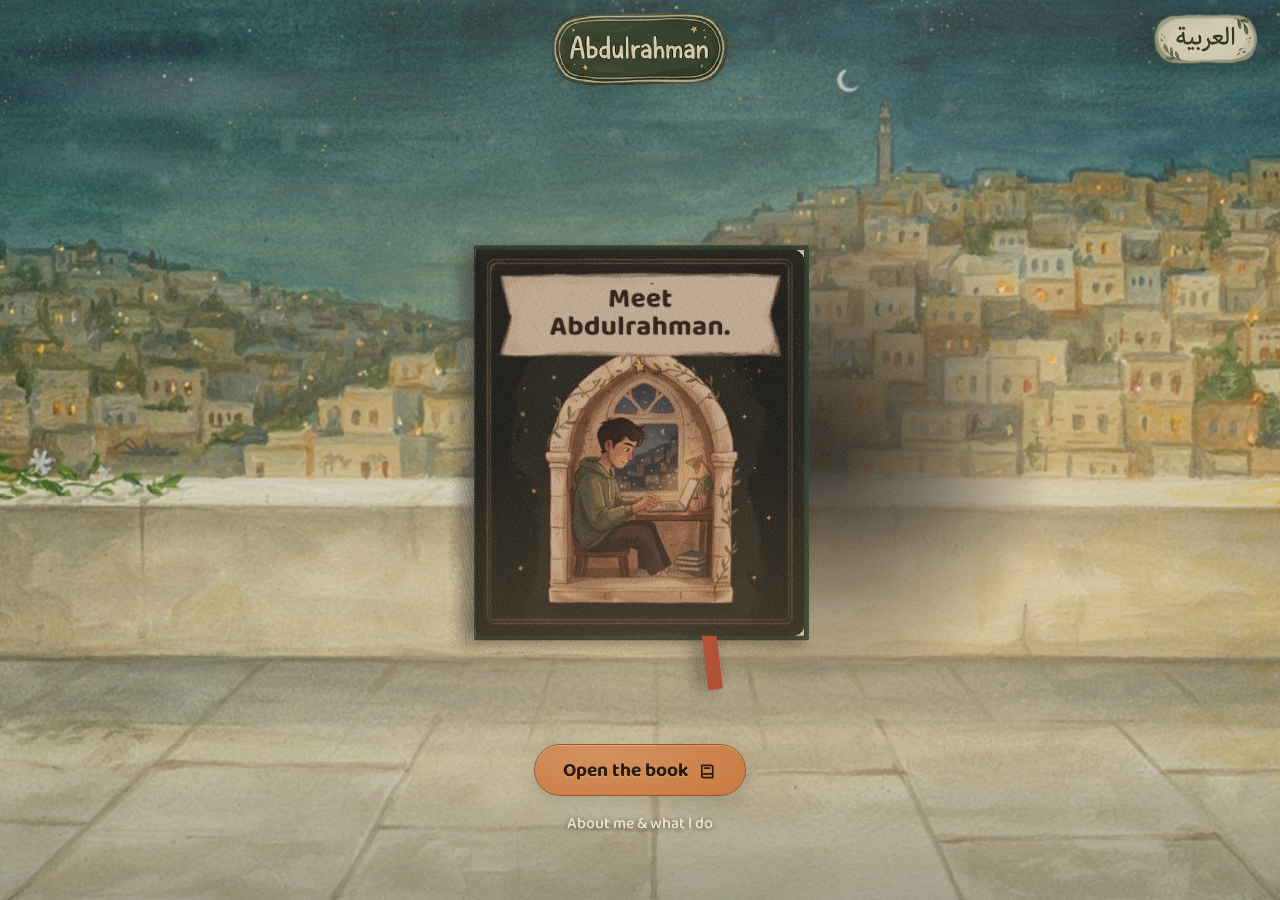
==== index.html @ 951d62d4 "Book: soft painterly pills, his new badges, Abdulrahman spelling, right-hinged book in Arabic, no gh" ====
<!doctype html>
<html lang="en" dir="ltr">
<head>
<meta charset="utf-8">
<meta name="viewport" content="width=device-width,initial-scale=1,viewport-fit=cover">
<title>Meet Abdulrahman: websites, AI and video from Amman</title>
<meta name="description" content="A short illustrated book about Abdulrahman Amoudi: what he builds, how he works, and how to reach him.">
<meta property="og:title" content="Meet Abdulrahman.">
<meta property="og:description" content="About me and what I do, in a short illustrated book.">
<meta property="og:image" content="/book/og.jpg">
<meta name="theme-color" content="#0b0b0c">
<link rel="icon" href="data:image/svg+xml,%3Csvg xmlns=%22http://www.w3.org/2000/svg%22 viewBox=%220 0 8 8%22 shape-rendering=%22crispEdges%22%3E%3Crect width=%228%22 height=%228%22 fill=%22%230b0b0c%22/%3E%3Cpath d=%22M2 1h4v1H2zM1 2h6v2H1zM2 4h4v3H2z%22 fill=%22%23ff8a2a%22/%3E%3C/svg%3E">
<link rel="preload" href="/assets/fonts/readex-pro-latin-700-normal.woff2" as="font" type="font/woff2" crossorigin>
<link rel="preconnect" href="https://fonts.googleapis.com">
<link rel="preconnect" href="https://fonts.gstatic.com" crossorigin>
<link rel="stylesheet" href="https://fonts.googleapis.com/css2?family=Baloo+Bhaijaan+2:wght@500;600;700;800&display=swap">
<link rel="preload" as="image" href="/book/ui/name-en.webp?v=2">
<link rel="stylesheet" href="/book/book.css?v=f996132e">
<script>try{if(localStorage.getItem('ab-lang')==='ar'){document.documentElement.lang='ar';document.documentElement.dir='rtl'}}catch(e){}</script>
</head>
<body>
<header class="top">
  <a class="mark" href="/" aria-label="Abdulrahman"><img class="name-badge" id="nameBadge" src="/book/ui/name-en.webp?v=2" alt="" width="237" height="99"></a>
  <button class="lang" id="lang" type="button"><img id="langBadge" src="/book/ui/lang-ar.webp?v=2" alt="" width="198" height="96"></button>
</header>

<svg width="0" height="0" style="position:absolute" aria-hidden="true">
  <filter id="rough" x="-5%" y="-10%" width="110%" height="120%">
    <feTurbulence type="fractalNoise" baseFrequency=".035" numOctaves="2" seed="7" result="n"/>
    <feDisplacementMap in="SourceGraphic" in2="n" scale="5" xChannelSelector="R" yChannelSelector="G"/>
  </filter>
  <filter id="roughText" x="-5%" y="-20%" width="110%" height="140%">
    <feTurbulence type="fractalNoise" baseFrequency=".08" numOctaves="1" seed="3" result="n"/>
    <feDisplacementMap in="SourceGraphic" in2="n" scale="1.6" xChannelSelector="R" yChannelSelector="G"/>
  </filter>
</svg>
<div class="alive" id="alive" aria-hidden="true"><div class="lantern"></div><div class="cloud c1"></div><div class="cloud c2"></div></div>

<main class="stage" id="stage" aria-label="Interactive book">
  <canvas id="scene" aria-hidden="true"></canvas>
  <div class="invite" id="invite">
    <button class="open-btn pill terracotta" id="openBtn" type="button">
      <span data-t="open">Open the book</span>
      <svg viewBox="0 0 20 20" aria-hidden="true"><path d="M4 3.5h9.5a2 2 0 0 1 2 2V16.5H6a2 2 0 0 1-2-2z"/><path d="M4 14.5a2 2 0 0 1 2-2h9.5M7 6.5h5"/></svg>
    </button>
    <p><span data-t="cover.sub">About me &amp; what I do</span></p>
  </div>
  <div class="reading" id="reading" aria-live="polite"></div>
</main>

<div class="under">
  <div class="caption" id="caption" aria-hidden="true"></div>
  <div class="actions" id="actions"></div>
  <nav class="controls" id="controls" aria-label="Book navigation" hidden>
    <button class="arrow" id="prev" type="button" aria-label="Previous page"><img src="/book/ui/prev.webp?v=2" alt="" width="115" height="113"></button>
    <div class="dots" id="dots"></div>
    <button class="arrow" id="next" type="button" aria-label="Next page"><img src="/book/ui/next.webp?v=2" alt="" width="111" height="110"></button>
  </nav>
  <p class="hint" data-t="hint">Drag a page, use the arrow keys, or click either side.</p>
</div>


<script type="module" src="/book/book.js?v=bd9a8c23"></script>
</body>
</html>
---- book/book.css ----
/* Meet Abdalrahman: the page around the 3D book. */
@font-face { font-family: 'Readex Pro'; font-weight: 400; font-display: block; src: url('/assets/fonts/readex-pro-latin-400-normal.woff2') format('woff2'); unicode-range: U+0000-00FF, U+2000-206F, U+2190-2199; }
@font-face { font-family: 'Readex Pro'; font-weight: 500; font-display: block; src: url('/assets/fonts/readex-pro-latin-500-normal.woff2') format('woff2'); unicode-range: U+0000-00FF, U+2000-206F, U+2190-2199; }
@font-face { font-family: 'Readex Pro'; font-weight: 700; font-display: block; src: url('/assets/fonts/readex-pro-latin-700-normal.woff2') format('woff2'); unicode-range: U+0000-00FF, U+2000-206F, U+2190-2199; }
@font-face { font-family: 'Readex Pro'; font-weight: 400; font-display: block; src: url('/assets/fonts/readex-pro-arabic-400-normal.woff2') format('woff2'); unicode-range: U+0600-06FF, U+0750-077F, U+08A0-08FF, U+FB50-FDFF, U+FE70-FEFC, U+200C-200E; }
@font-face { font-family: 'Readex Pro'; font-weight: 500; font-display: block; src: url('/assets/fonts/readex-pro-arabic-500-normal.woff2') format('woff2'); unicode-range: U+0600-06FF, U+0750-077F, U+08A0-08FF, U+FB50-FDFF, U+FE70-FEFC, U+200C-200E; }
@font-face { font-family: 'Readex Pro'; font-weight: 700; font-display: block; src: url('/assets/fonts/readex-pro-arabic-700-normal.woff2') format('woff2'); unicode-range: U+0600-06FF, U+0750-077F, U+08A0-08FF, U+FB50-FDFF, U+FE70-FEFC, U+200C-200E; }

:root { --font: 'Readex Pro', system-ui, sans-serif; --story: 'Baloo Bhaijaan 2', 'Readex Pro', system-ui, sans-serif; --mx: 0; --my: 0; --cream: #f6ecd6; --green: #1e3a2f; --gold: #e8b65a; --accent: #ff7a2f; --ink: #f3efe6; --ink-2: #9c9a96; --ease: cubic-bezier(.2, .8, .2, 1); }
* { box-sizing: border-box; }
html, body { margin: 0; height: 100%; background: #10201b; }
body::before { content: ""; position: fixed; inset: 0; z-index: 0; pointer-events: none;
    background: url(/book/art/night.webp) center 100% / cover no-repeat, #10201b;
    filter: brightness(1) saturate(1.02);
    transform: translate(calc(var(--mx) * -14px), calc(var(--my) * -8px)) scale(1.03); }
body::after { content: ""; position: fixed; inset: 0; z-index: 1; pointer-events: none;
    background: url("data:image/svg+xml,%3Csvg xmlns='http://www.w3.org/2000/svg' width='180' height='180'%3E%3Cfilter id='n'%3E%3CfeTurbulence type='fractalNoise' baseFrequency='.85' numOctaves='2' stitchTiles='stitch'/%3E%3CfeColorMatrix values='0 0 0 0 .5 0 0 0 0 .45 0 0 0 0 .38 0 0 0 .22 0'/%3E%3C/filter%3E%3Crect width='180' height='180' filter='url(%23n)'/%3E%3C/svg%3E"),
        radial-gradient(45% 35% at 50% 72%, rgba(255,190,120,.16), transparent 70%),
        radial-gradient(130% 100% at 50% 50%, transparent 65%, rgba(6,12,10,.3) 100%),
        linear-gradient(to top, rgba(8,10,9,.25), transparent 18%); }
body {
    min-height: 100svh; display: grid; grid-template-rows: auto 1fr auto; overflow: hidden;
    color: var(--ink); font: 400 15px/1.55 var(--font); -webkit-font-smoothing: antialiased;
}
html[lang="ar"] body { font-size: 16px; line-height: 1.75; }
button, a { font: inherit; color: inherit; }
:focus-visible { outline: 2px solid var(--accent); outline-offset: 3px; border-radius: 6px; }

.top { position: relative; z-index: 5; display: flex; justify-content: center; align-items: center; padding: 20px 28px 0; }
.mark { display: inline-flex; align-items: center; gap: 8px; text-decoration: none; font: 800 1.45rem/1 var(--story); color: var(--cream); text-shadow: 0 2px 0 rgba(0,0,0,.35); }
.mark img { width: 15px; height: auto; image-rendering: pixelated; }
.mark i { font-style: normal; color: var(--gold); }
.lang { --c: #f3e6c8; position: absolute; inset-inline-end: 24px; top: 16px; color: #2b241b; font: 800 .98rem/1 var(--story); padding: 10px 16px 8px; }
.stage { position: relative; min-height: 0; }
#scene { position: fixed; inset: 0; width: 100vw; height: 100vh; height: 100dvh; z-index: 1; display: block; cursor: pointer; touch-action: pan-y; opacity: 0; transition: opacity .8s var(--ease); }
body > :not(main):not(script) { position: relative; z-index: 2; }
.stage { pointer-events: none; }
#scene { pointer-events: auto; }
.stage .invite { pointer-events: auto; z-index: 3; }
.stage .reading { position: relative; z-index: 3; }
body.ready #scene { opacity: 1; }
#scene { filter: blur(.35px) contrast(.93) saturate(.93) sepia(.08); }
body.is-open #scene { cursor: grab; }
body.is-open #scene:active { cursor: grabbing; }

.invite {
    position: absolute; left: 50%; bottom: 0; transform: translateX(-50%);
    display: grid; justify-items: center; gap: 18px; text-align: center; transition: opacity .5s var(--ease), transform .5s var(--ease);
}
.invite.gone { opacity: 0; transform: translate(-50%, 12px); pointer-events: none; }
.invite p { margin: 0; color: #d9cfb8; font: 500 1rem/1.35 var(--story); text-shadow: 0 1px 6px rgba(0,0,0,.6); }
.invite strong { color: var(--cream); font-weight: 800; font-size: 1.15rem; }
.painted { position: relative; isolation: isolate; border: 0; background: none; cursor: pointer; }
.painted::before {
    content: ""; position: absolute; inset: 0; z-index: -1;
    border-radius: 22px 26px 20px 28px / 26px 20px 28px 22px;
    background: url("data:image/svg+xml,%3Csvg xmlns='http://www.w3.org/2000/svg' width='160' height='160'%3E%3Cfilter id='p'%3E%3CfeTurbulence type='fractalNoise' baseFrequency='.6' numOctaves='3'/%3E%3CfeColorMatrix values='0 0 0 0 .3 0 0 0 0 .22 0 0 0 0 .12 0 0 0 .28 0'/%3E%3C/filter%3E%3Crect width='160' height='160' filter='url(%23p)'/%3E%3C/svg%3E"), radial-gradient(120% 140% at 35% 25%, color-mix(in srgb, var(--c) 70%, #fff8e6), var(--c) 55%, color-mix(in srgb, var(--c) 80%, #000));
    border: 2.5px solid #3a2a1c;
    box-shadow: 2px 4px 0 rgba(30,20,12,.55);
    filter: url(#rough);
    transition: transform .2s var(--ease);
}
.painted:hover::before { transform: rotate(-1.5deg) scale(1.04); }
.painted:active::before { transform: translate(1px, 2px); box-shadow: 0 1px 0 rgba(30,20,12,.55); }
.open-btn {
    --c: #e08a3a; display: inline-flex; align-items: center; gap: 10px; height: 54px; padding: 2px 28px 0;
    color: #2b1d12; font: 800 1.25rem/1 var(--story); text-shadow: 0 1px 0 rgba(255,240,210,.4);
    animation: bob 3s ease-in-out infinite;
}
.open-btn svg { width: 20px; height: 20px; fill: #2b1d12; }
@keyframes bob { 50% { transform: translateY(-3px) rotate(-.6deg); } }
.reading { position: absolute; width: 1px; height: 1px; overflow: hidden; clip: rect(0 0 0 0); }

.under { display: grid; justify-items: center; gap: 12px; padding: 4px 20px 22px; min-height: 64px; }
.caption { display: none; }
.actions { display: flex; flex-wrap: wrap; justify-content: center; gap: 8px; min-height: 0; }
.actions:empty { display: none; }
.actions a {
    --c: #f3e6c8; --t: #2b241b;
    display: inline-flex; align-items: center; height: 48px; padding: 3px 24px 0;
    color: var(--t); text-decoration: none; font: 800 1.08rem/1 var(--story);
}
.actions a.ghost { --c: #f3e6c8; --t: #2b241b; }
body:not(.is-open) .actions { visibility: hidden; }
.controls { display: flex; align-items: center; gap: 14px; }
.controls[hidden] { display: none; }
.arrow { --c: #f3e6c8; width: 46px; height: 46px; display: grid; place-items: center; color: #3a2a1c; }
.arrow::before { border-radius: 50% 46% 52% 48% / 48% 52% 46% 50%; }
.arrow svg { width: 17px; height: 17px; fill: none; stroke: currentColor; stroke-width: 3; stroke-linecap: round; stroke-linejoin: round; }
.arrow:disabled { opacity: .3; cursor: default; }
html[dir="rtl"] .arrow svg { transform: scaleX(-1); }
.dots { display: flex; align-items: center; gap: 9px; }
.dots button { width: 12px; height: 12px; padding: 0; border: 2px solid rgba(246,236,214,.55); border-radius: 50%; background: var(--c); opacity: .5; cursor: pointer; transition: transform .35s var(--ease), opacity .2s; }
.dots button:hover { opacity: .9; }
.dots button[aria-current="true"] { opacity: 1; transform: scale(1.8); box-shadow: 0 0 0 1.5px rgba(255,255,255,.75); }
.hint { margin: 0; color: #cbbf9f; font: 500 .92rem/1.3 var(--story); text-shadow: 0 1px 4px rgba(0,0,0,.6); }
body:not(.is-open) .hint { visibility: hidden; }

.foot { display: flex; flex-wrap: wrap; justify-content: space-between; gap: 8px 22px; padding: 10px 28px 16px; color: #a99f88; font: 500 .9rem/1.3 var(--story); }
.foot a { color: var(--gold); text-decoration-thickness: 2px; text-underline-offset: 3px; }

/* phones: the page shows the art; the words sit underneath */
@media (max-width: 760px) {
    body { overflow: auto; grid-template-rows: auto minmax(52svh, 1fr) auto; }
    .caption { display: block; text-align: center; max-width: 34em; }
    body:not(.is-open) .caption { display: none; }
    .caption h2 { margin: 0 0 4px; font-size: 1.25rem; font-weight: 700; letter-spacing: -.02em; }
    html[lang="ar"] .caption h2 { letter-spacing: 0; }
    .caption p { margin: 0; color: #c9c5bd; font-size: .95rem; }
    .hint { display: none; }
    .foot { justify-content: center; }
}
/* the night is alive: stars, fireflies, a flickering lantern */
.alive { position: fixed; inset: 0; z-index: 1; pointer-events: none; overflow: hidden;
    transform: translate(calc(var(--mx) * -8px), calc(var(--my) * -5px)); }
.alive .star { position: absolute; width: var(--s); height: var(--s); border-radius: 50%; background: #fff6dc;
    box-shadow: 0 0 8px 2px rgba(255,240,200,.75); animation: twinkle var(--d) ease-in-out infinite; }
@keyframes twinkle { 0%, 100% { opacity: .15; transform: scale(.7); } 50% { opacity: .95; transform: scale(1.1); } }
.alive .fly { position: absolute; width: 7px; height: 7px; border-radius: 50%; background: #ffd27a;
    box-shadow: 0 0 10px 3px rgba(255,200,100,.55); opacity: 0; animation: float var(--d) ease-in-out infinite; }
@keyframes float { 0% { opacity: 0; transform: translate(0, 0); } 20% { opacity: .9; } 50% { opacity: .35; } 80% { opacity: .85; } 100% { opacity: 0; transform: translate(var(--x), var(--y)); } }
.alive .cloud { position: absolute; top: 6%; width: 340px; height: 70px; border-radius: 50%;
    background: radial-gradient(closest-side, rgba(200,214,220,.28), rgba(200,214,220,0)); filter: blur(6px);
    animation: drift 70s linear infinite; }
.alive .cloud.c2 { top: 15%; width: 240px; height: 50px; opacity: .7; animation-duration: 95s; animation-delay: -40s; }
@keyframes drift { from { transform: translateX(-30vw); } to { transform: translateX(130vw); } }
.alive .star { z-index: 0; }
.alive .lantern { position: absolute; inset: 0; background: radial-gradient(45% 40% at 78% 62%, rgba(255,180,90,.16), transparent 70%);
    mix-blend-mode: screen; animation: flicker 3.4s steps(1) infinite; }
@keyframes flicker { 0%, 100% { opacity: 1; } 31% { opacity: .78; } 33% { opacity: 1; } 62% { opacity: .88; } 64% { opacity: 1; } }
@media (prefers-reduced-motion: reduce) { *, *::before, *::after { transition: none !important; } }
/* the name: its own hand-lettering, painted in the book's colours with an ink outline */
.mark span {
    display: inline-block; font: 800 2.3rem/1.1 var(--story); padding: 4px 8px 0;
    background: linear-gradient(175deg, #ffe3a1 0%, #f2b54a 45%, #e0782f 75%, #b8461f 100%);
    -webkit-background-clip: text; background-clip: text; color: transparent;
    -webkit-text-stroke: 2px #2b1d12; paint-order: stroke fill;
    filter: url(#roughText) drop-shadow(2px 3px 0 #2b1d12);
    transform: rotate(-2deg); transition: transform .3s var(--ease);
}
.mark:hover span { transform: rotate(1deg) scale(1.05); }
.mark i { font: 800 2rem/1 var(--story); color: #e0782f; -webkit-text-stroke: 1.6px #2b1d12; transform: rotate(-2deg); display: inline-block; }
.invite strong { display: inline-block; font-size: 1.35rem; background: linear-gradient(100deg, #f0c35a, #f6ecd6 50%, #f0c35a); -webkit-background-clip: text; background-clip: text; color: transparent; -webkit-text-stroke: 1.2px #2b1d12; paint-order: stroke fill; filter: url(#roughText) drop-shadow(1px 2px 0 #2b1d12); }

/* his own painted badges */
.mark { padding: 0; filter: drop-shadow(0 6px 10px rgba(0,0,0,.4)); transition: transform .3s var(--ease); }
.mark .name-badge { display: block; width: 190px; height: auto; }
.mark:hover { transform: rotate(-2deg) scale(1.04); }
.lang { position: absolute; inset-inline-end: 22px; top: 14px; padding: 0; border: 0; background: none; cursor: pointer; filter: drop-shadow(0 4px 8px rgba(0,0,0,.35)); transition: transform .2s var(--ease); }
.lang img { display: block; width: 104px; height: auto; }
.lang:hover { transform: rotate(-3deg) scale(1.05); }
.lang:active { transform: scale(.96); }
.arrow { width: auto; height: auto; padding: 0; border: 0; background: none; box-shadow: none; filter: drop-shadow(0 4px 8px rgba(0,0,0,.4)); transition: transform .2s var(--ease); }
.arrow img { display: block; width: 78px; height: auto; }
.arrow:not(:disabled):hover { transform: translateY(-2px) rotate(-3deg); }
.arrow:not(:disabled):active { transform: scale(.95); }
html[dir="rtl"] .arrow img { transform: scaleX(-1); }
.top { padding-top: 12px; }

@media (max-width: 760px) {
    .caption, body.is-open .caption { display: none; }
    .mark .name-badge { width: 132px; }
    .lang img { width: 74px; }
    .lang { top: 18px; inset-inline-end: 12px; }
    .arrow img { width: 64px; }
}

/* sit the painted badges in the night: same dim, warm grade as the backdrop, soft ground shadow */
.mark, .lang, .arrow, .painted::before { --grade: brightness(.86) saturate(.88) sepia(.12); }
.mark .name-badge, .lang img, .arrow img { filter: brightness(.86) saturate(.88) sepia(.12); }
.mark, .lang, .arrow { filter: drop-shadow(0 6px 6px rgba(8,10,8,.45)) drop-shadow(0 0 14px rgba(255,190,120,.10)); }
.painted::before { filter: url(#rough) brightness(.88) saturate(.9) sepia(.1); }
@media (max-width: 760px) {
    .top { padding: 10px 12px 0; }
    .mark .name-badge { width: 112px; }
    .lang img { width: 60px; }
    .lang { top: 14px; inset-inline-end: 10px; }
    .arrow img { width: 50px; }
    .dots { gap: 6px; }
    .dots button { width: 9px; height: 9px; }
    .controls { gap: 10px; }
    .open-btn { height: 44px; padding: 2px 20px 0; font-size: 1.02rem; }
    .open-btn svg { width: 16px; height: 16px; }
    .hint { font-size: .8rem; }
    .invite { gap: 10px; }
}

/* the open button sits on the stone floor, like the mockup: painted, no glow */
.open-btn { --c: #e39a55; animation: none; color: #2b1d12; }
.open-btn.painted::before { box-shadow: none; }
.open-btn { filter: drop-shadow(0 7px 5px rgba(40,30,20,.38)); }
.open-btn:hover { transform: translateY(-2px); }
.invite p { color: #f1e6cc; }

/* ---------- soft painterly pills: one style for every call to action ---------- */
.pill {
    --c: #D47E42; --t: #2a1a0e;
    position: relative; display: inline-flex; align-items: center; justify-content: center; gap: 10px;
    height: 48px; padding: 3px 24px 0; border-radius: 999px; cursor: pointer; text-decoration: none;
    font: 700 1.1rem/1 var(--story); color: var(--t);
    background: url("data:image/svg+xml,%3Csvg xmlns='http://www.w3.org/2000/svg' width='120' height='120'%3E%3Cfilter id='p'%3E%3CfeTurbulence type='fractalNoise' baseFrequency='.9' numOctaves='2'/%3E%3CfeColorMatrix values='0 0 0 0 .25 0 0 0 0 .2 0 0 0 0 .12 0 0 0 .22 0'/%3E%3C/filter%3E%3Crect width='120' height='120' filter='url(%23p)'/%3E%3C/svg%3E"), radial-gradient(130% 160% at 30% 20%, color-mix(in srgb, var(--c) 82%, #fff6e2), var(--c) 60%, color-mix(in srgb, var(--c) 88%, #1c1e18));
    border: 1.5px solid color-mix(in srgb, var(--c) 62%, #1c1e18);
    box-shadow: 0 6px 16px rgba(28, 30, 24, .16), inset 0 1px 0 rgba(255,250,235,.25);
    transition: transform .22s var(--ease), box-shadow .22s var(--ease);
    animation: none; filter: none;
}
.pill::before, .pill::after { content: none; }
.pill:hover { transform: translateY(-2px) scale(1.02); box-shadow: 0 10px 22px rgba(28, 30, 24, .2), inset 0 1px 0 rgba(255,250,235,.25); }
.pill:active { transform: translateY(1px) scale(.98); box-shadow: 0 3px 8px rgba(28, 30, 24, .16); }
.pill svg { width: 19px; height: 19px; fill: none; stroke: currentColor; stroke-width: 1.7; stroke-linecap: round; stroke-linejoin: round; }
.pill.terracotta { --c: #D47E42; --t: #2a1a0e; }
.pill.forest { --c: #2E4A36; --t: #f1ead6; }
.pill.teal { --c: #234B52; --t: #f1ead6; }
.pill.sage { --c: #DCE2CE; --t: #2E4A36; }
.open-btn.pill { height: 52px; padding: 3px 28px 0; font-size: 1.2rem; }
.open-btn.pill svg { fill: none; }
.actions { gap: 12px; }
/* his badges, sized to their new shapes */
.mark .name-badge { width: 176px; }
.lang img { width: 104px; }
.arrow img { width: 54px; }
.mark, .lang, .arrow { filter: drop-shadow(0 6px 10px rgba(28, 30, 24, .22)); }
@media (max-width: 760px) {
    .mark .name-badge { width: 124px; }
    .lang img { width: 70px; }
    .arrow img { width: 42px; }
    .pill { height: 40px; padding: 2px 16px 0; font-size: .95rem; }
    .open-btn.pill { height: 44px; font-size: 1.02rem; }
}
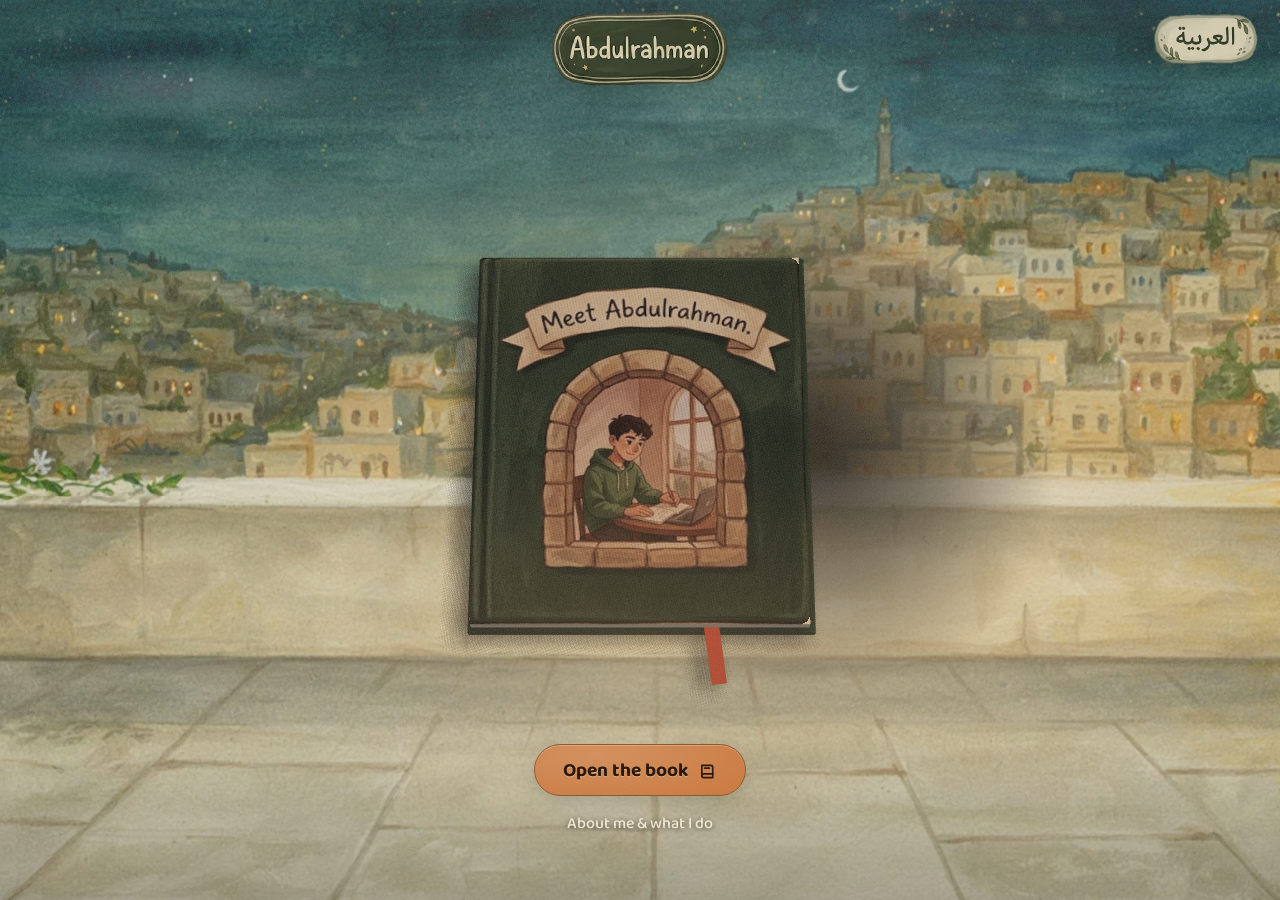
==== commit 839c23b3: "Book: closed book uses the green cloth cover from his painting, Arabic ribbon painted over, page blo" ====
--- a/index.html
+++ b/index.html
@@ -60,6 +60,6 @@
 </div>
 
 
-<script type="module" src="/book/book.js?v=bd9a8c23"></script>
+<script type="module" src="/book/book.js?v=fd03bc7f"></script>
 </body>
 </html>
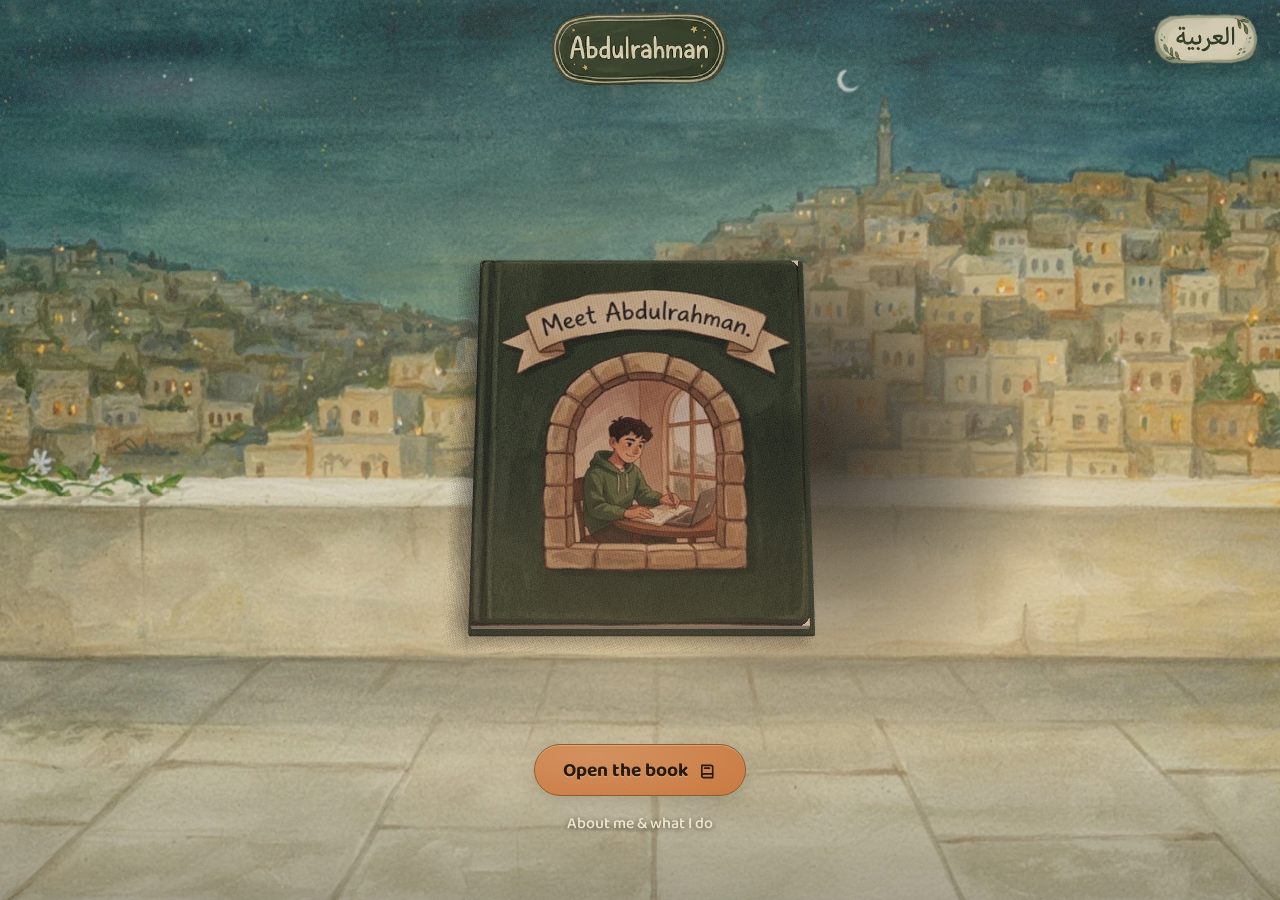
==== commit af1bd9bc: "Book: no bookmark; letters morph between Arabic and English on language switch Co-Authored-By: Claud" ====
--- a/index.html
+++ b/index.html
@@ -15,7 +15,7 @@
 <link rel="preconnect" href="https://fonts.gstatic.com" crossorigin>
 <link rel="stylesheet" href="https://fonts.googleapis.com/css2?family=Baloo+Bhaijaan+2:wght@500;600;700;800&display=swap">
 <link rel="preload" as="image" href="/book/ui/name-en.webp?v=2">
-<link rel="stylesheet" href="/book/book.css?v=f996132e">
+<link rel="stylesheet" href="/book/book.css?v=3186b741">
 <script>try{if(localStorage.getItem('ab-lang')==='ar'){document.documentElement.lang='ar';document.documentElement.dir='rtl'}}catch(e){}</script>
 </head>
 <body>
@@ -60,6 +60,6 @@
 </div>
 
 
-<script type="module" src="/book/book.js?v=fd03bc7f"></script>
+<script type="module" src="/book/book.js?v=18afb68a"></script>
 </body>
 </html>
--- a/book/book.css
+++ b/book/book.css
@@ -227,3 +227,13 @@
     .pill { height: 40px; padding: 2px 16px 0; font-size: .95rem; }
     .open-btn.pill { height: 44px; font-size: 1.02rem; }
 }
+
+/* language morph */
+.morphing { display: inline-block; filter: blur(.4px); }
+.name-badge, #langBadge { transition: filter .26s ease, opacity .26s ease, transform .26s ease; }
+.morph-out { filter: blur(6px) !important; opacity: 0; transform: scale(.92) rotate(-2deg); }
+.morph-in { animation: badgeIn .45s cubic-bezier(.2,.8,.2,1); }
+@keyframes badgeIn { from { filter: blur(6px); opacity: 0; transform: scale(1.08) rotate(2deg); } to { filter: none; opacity: 1; transform: none; } }
+#scene { transition: opacity .8s var(--ease), filter .3s ease; }
+body.lang-morph #scene { filter: blur(8px) saturate(.8) !important; opacity: .75; }
+.actions.morph-in { animation: badgeIn .5s cubic-bezier(.2,.8,.2,1); }
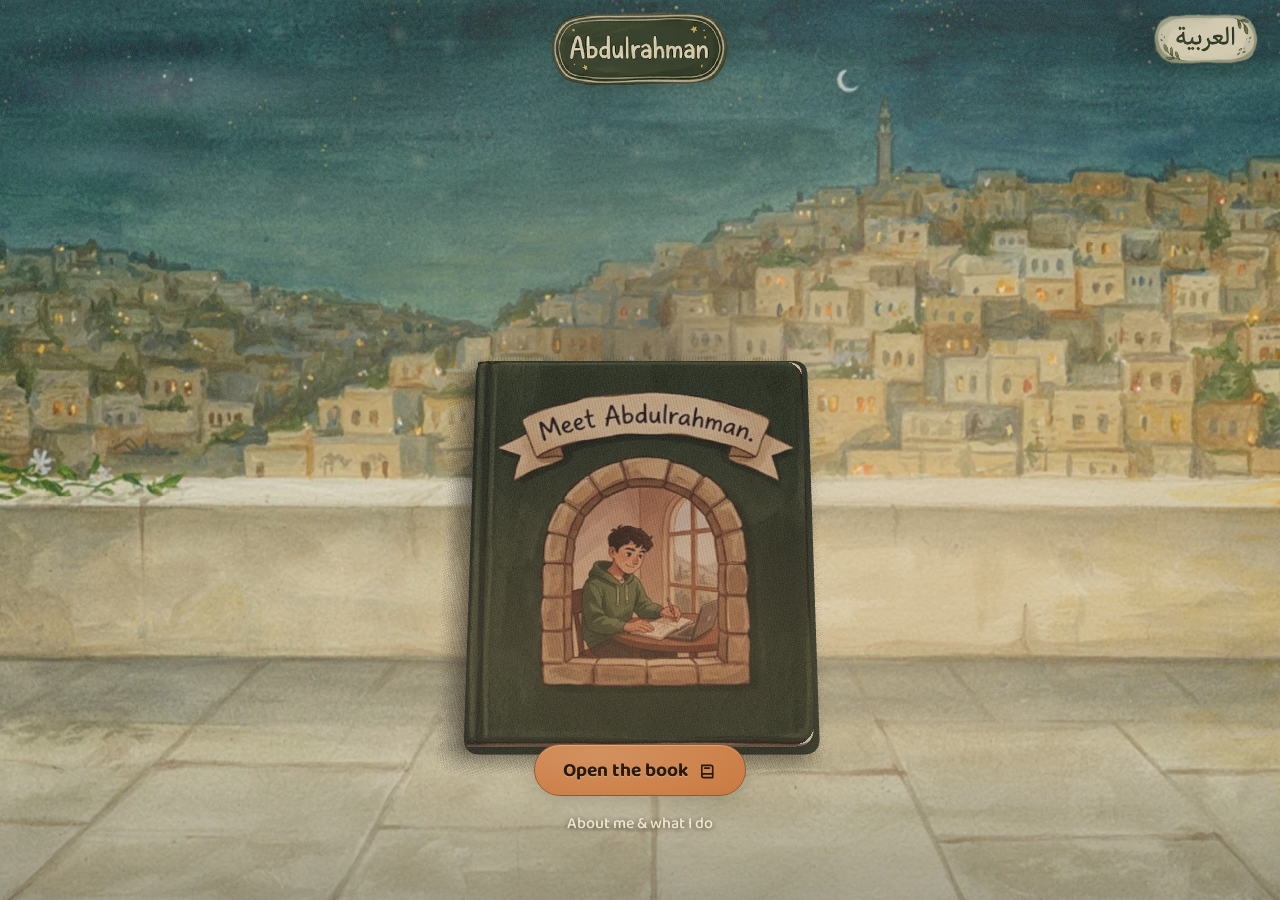
==== commit bfd10004: "Book: name closes the book smoothly instead of reloading; gentle arrival; fixed shadow blob; slower " ====
--- a/index.html
+++ b/index.html
@@ -15,7 +15,7 @@
 <link rel="preconnect" href="https://fonts.gstatic.com" crossorigin>
 <link rel="stylesheet" href="https://fonts.googleapis.com/css2?family=Baloo+Bhaijaan+2:wght@500;600;700;800&display=swap">
 <link rel="preload" as="image" href="/book/ui/name-en.webp?v=2">
-<link rel="stylesheet" href="/book/book.css?v=3186b741">
+<link rel="stylesheet" href="/book/book.css?v=9fee19f0">
 <script>try{if(localStorage.getItem('ab-lang')==='ar'){document.documentElement.lang='ar';document.documentElement.dir='rtl'}}catch(e){}</script>
 </head>
 <body>
@@ -60,6 +60,6 @@
 </div>
 
 
-<script type="module" src="/book/book.js?v=18afb68a"></script>
+<script type="module" src="/book/book.js?v=21e41a64"></script>
 </body>
 </html>
--- a/book/book.css
+++ b/book/book.css
@@ -237,3 +237,10 @@
 #scene { transition: opacity .8s var(--ease), filter .3s ease; }
 body.lang-morph #scene { filter: blur(8px) saturate(.8) !important; opacity: .75; }
 .actions.morph-in { animation: badgeIn .5s cubic-bezier(.2,.8,.2,1); }
+
+/* controls leave gently when the book closes */
+.controls { transition: opacity .5s var(--ease), transform .5s var(--ease); }
+.controls.leaving { opacity: 0; transform: translateY(10px); pointer-events: none; }
+.invite { transition: opacity .7s var(--ease) .2s, transform .7s var(--ease) .2s; }
+body.lang-morph #scene { transition: filter .38s ease, opacity .38s ease; }
+#scene { transition: opacity .8s var(--ease), filter .45s ease; }
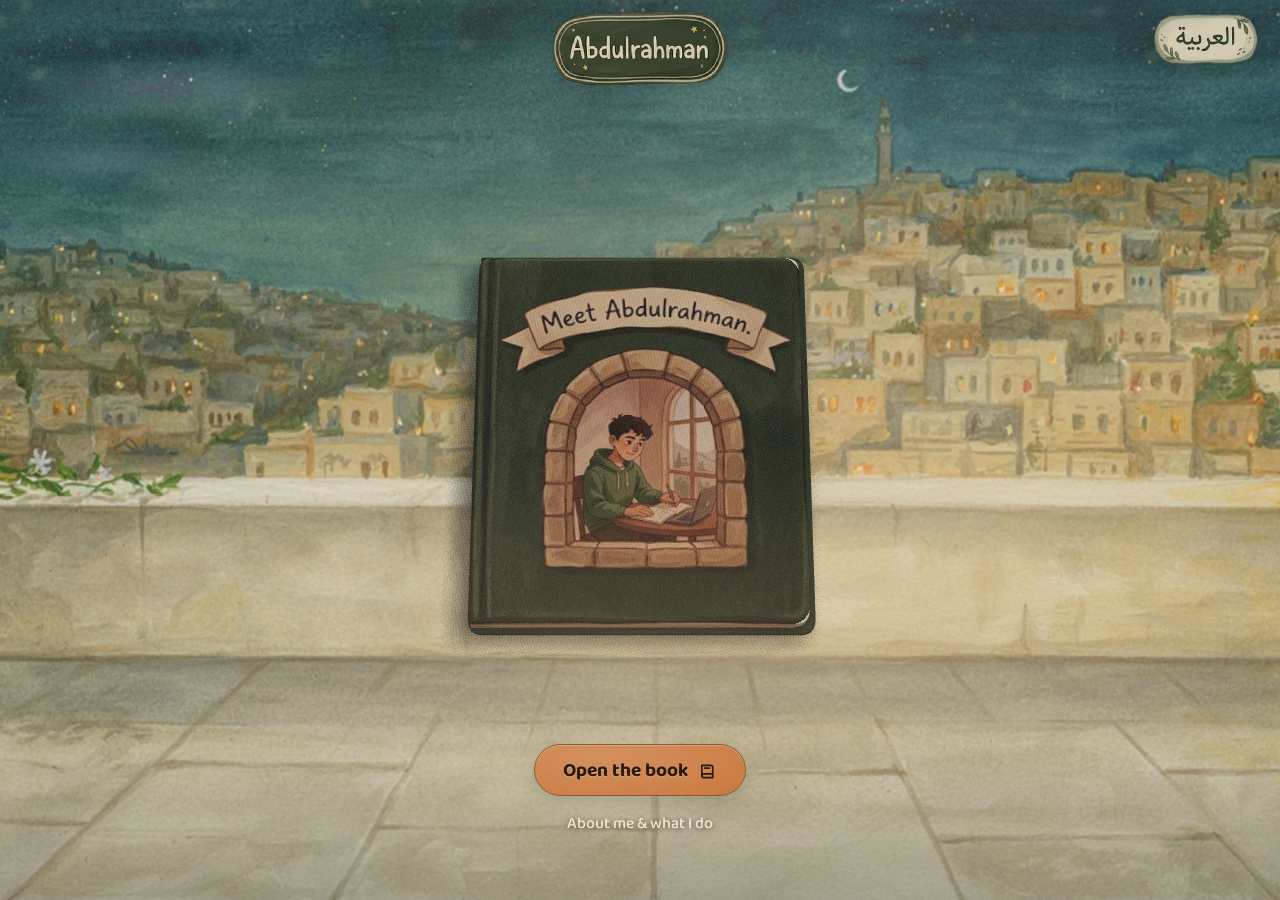
==== commit 3bd99f50: "Book: arrival ends at rest Co-Authored-By: Claude Opus 5.5 <noreply@anthropic.com> Claude-Session: h" ====
--- a/index.html
+++ b/index.html
@@ -60,6 +60,6 @@
 </div>
 
 
-<script type="module" src="/book/book.js?v=21e41a64"></script>
+<script type="module" src="/book/book.js?v=5c95ccea"></script>
 </body>
 </html>
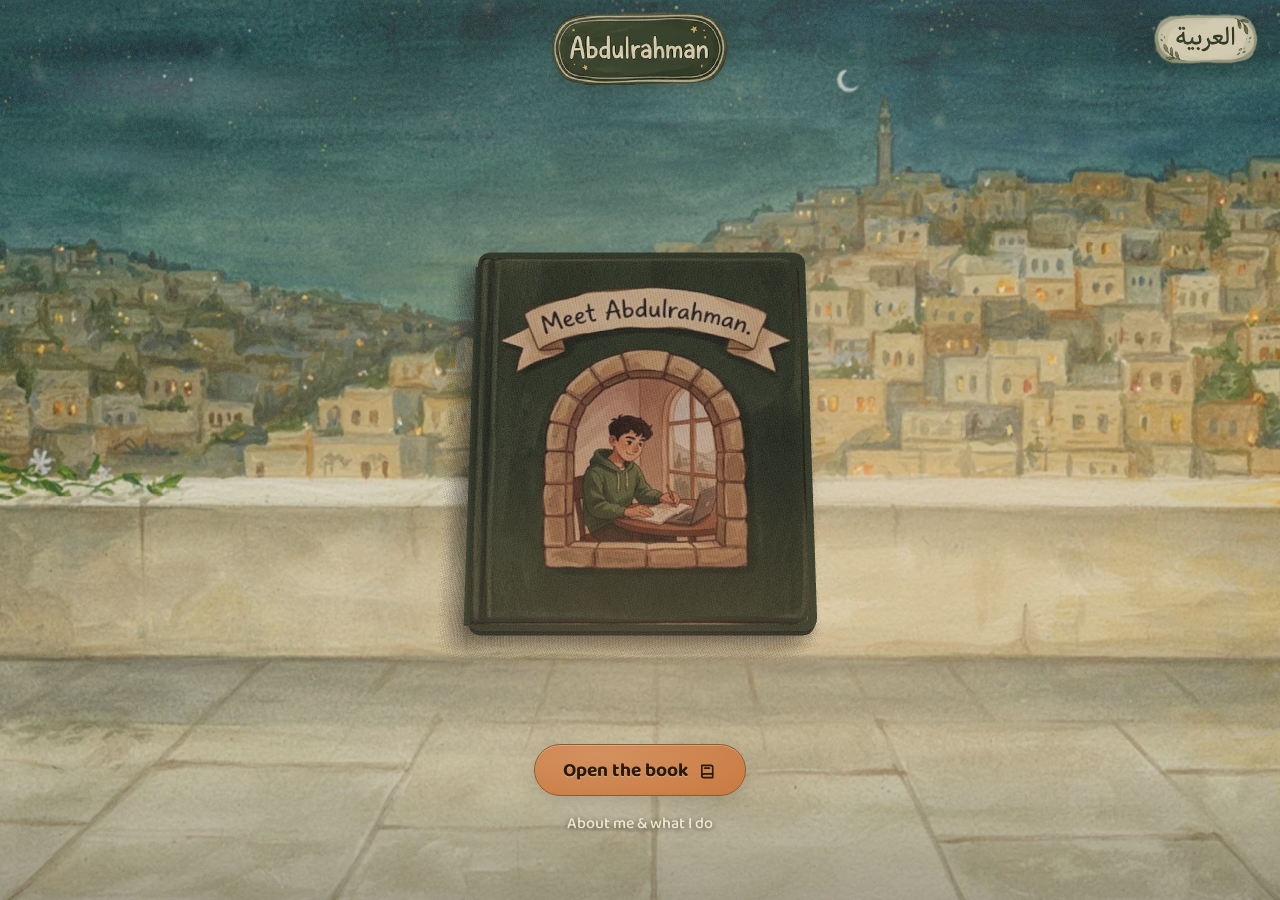
==== commit fcbc13a2: "Book: stiff cover swings over with its board (no pop, no gold line); liquid morph for language switc" ====
--- a/index.html
+++ b/index.html
@@ -15,7 +15,7 @@
 <link rel="preconnect" href="https://fonts.gstatic.com" crossorigin>
 <link rel="stylesheet" href="https://fonts.googleapis.com/css2?family=Baloo+Bhaijaan+2:wght@500;600;700;800&display=swap">
 <link rel="preload" as="image" href="/book/ui/name-en.webp?v=2">
-<link rel="stylesheet" href="/book/book.css?v=9fee19f0">
+<link rel="stylesheet" href="/book/book.css?v=c98eee00">
 <script>try{if(localStorage.getItem('ab-lang')==='ar'){document.documentElement.lang='ar';document.documentElement.dir='rtl'}}catch(e){}</script>
 </head>
 <body>
@@ -29,6 +29,7 @@
     <feTurbulence type="fractalNoise" baseFrequency=".035" numOctaves="2" seed="7" result="n"/>
     <feDisplacementMap in="SourceGraphic" in2="n" scale="5" xChannelSelector="R" yChannelSelector="G"/>
   </filter>
+  <filter id="threshold"><feColorMatrix in="SourceGraphic" type="matrix" values="1 0 0 0 0  0 1 0 0 0  0 0 1 0 0  0 0 0 255 -140"/></filter>
   <filter id="roughText" x="-5%" y="-20%" width="110%" height="140%">
     <feTurbulence type="fractalNoise" baseFrequency=".08" numOctaves="1" seed="3" result="n"/>
     <feDisplacementMap in="SourceGraphic" in2="n" scale="1.6" xChannelSelector="R" yChannelSelector="G"/>
@@ -60,6 +61,6 @@
 </div>
 
 
-<script type="module" src="/book/book.js?v=5c95ccea"></script>
+<script type="module" src="/book/book.js?v=4089af91"></script>
 </body>
 </html>
--- a/book/book.css
+++ b/book/book.css
@@ -228,19 +228,27 @@
     .open-btn.pill { height: 44px; font-size: 1.02rem; }
 }
 
-/* language morph */
-.morphing { display: inline-block; filter: blur(.4px); }
-.name-badge, #langBadge { transition: filter .26s ease, opacity .26s ease, transform .26s ease; }
-.morph-out { filter: blur(6px) !important; opacity: 0; transform: scale(.92) rotate(-2deg); }
-.morph-in { animation: badgeIn .45s cubic-bezier(.2,.8,.2,1); }
-@keyframes badgeIn { from { filter: blur(6px); opacity: 0; transform: scale(1.08) rotate(2deg); } to { filter: none; opacity: 1; transform: none; } }
-#scene { transition: opacity .8s var(--ease), filter .3s ease; }
-body.lang-morph #scene { filter: blur(8px) saturate(.8) !important; opacity: .75; }
 .actions.morph-in { animation: badgeIn .5s cubic-bezier(.2,.8,.2,1); }
 
 /* controls leave gently when the book closes */
 .controls { transition: opacity .5s var(--ease), transform .5s var(--ease); }
 .controls.leaving { opacity: 0; transform: translateY(10px); pointer-events: none; }
 .invite { transition: opacity .7s var(--ease) .2s, transform .7s var(--ease) .2s; }
-body.lang-morph #scene { transition: filter .38s ease, opacity .38s ease; }
-#scene { transition: opacity .8s var(--ease), filter .45s ease; }
+
+/* liquid text morph between languages */
+.mt-box { display: inline-grid; filter: url(#threshold); }
+.mt-box .mt { grid-area: 1 / 1; justify-self: center; white-space: nowrap; transition: filter .7s cubic-bezier(.4,0,.2,1), opacity .7s cubic-bezier(.4,0,.2,1); }
+.mt-box .mt-new { filter: blur(10px); opacity: 0; }
+.mt-box.mt-go .mt-old { filter: blur(10px); opacity: 0; }
+.mt-box.mt-go .mt-new { filter: blur(0); opacity: 1; }
+/* badges cross-melt */
+.mark, .lang { position: relative; }
+.lang { position: absolute; }
+.badge-ghost { position: absolute; inset: 0; pointer-events: none; }
+.badge-out { animation: badgeOut .5s cubic-bezier(.4,0,.2,1) forwards; }
+.badge-in { animation: badgeIn2 .5s cubic-bezier(.4,0,.2,1); }
+@keyframes badgeOut { to { opacity: 0; filter: blur(8px); transform: scale(.96); } }
+@keyframes badgeIn2 { from { opacity: 0; filter: blur(8px); transform: scale(1.04); } to { opacity: 1; filter: none; transform: none; } }
+/* the book fades on the compositor while it repaints */
+#scene { transition: opacity .8s var(--ease); }
+body.lang-morph #scene { opacity: 0; transition: opacity .28s ease; }
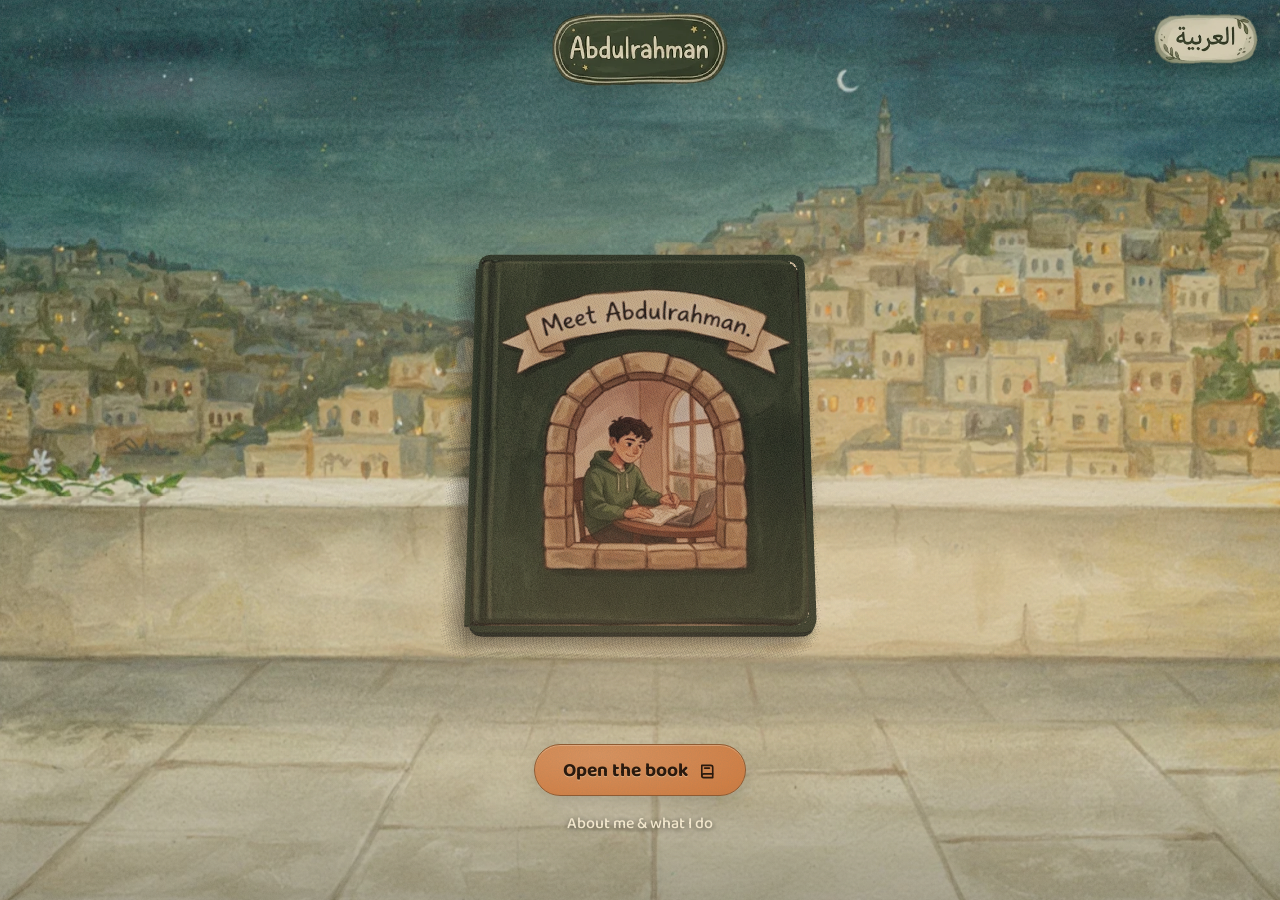
==== commit 66ebd7c1: "Book: inside of the cover sits on the board's far face Co-Authored-By: Claude Opus 5.5 <noreply@anth" ====
--- a/index.html
+++ b/index.html
@@ -61,6 +61,6 @@
 </div>
 
 
-<script type="module" src="/book/book.js?v=4089af91"></script>
+<script type="module" src="/book/book.js?v=a12d72b1"></script>
 </body>
 </html>
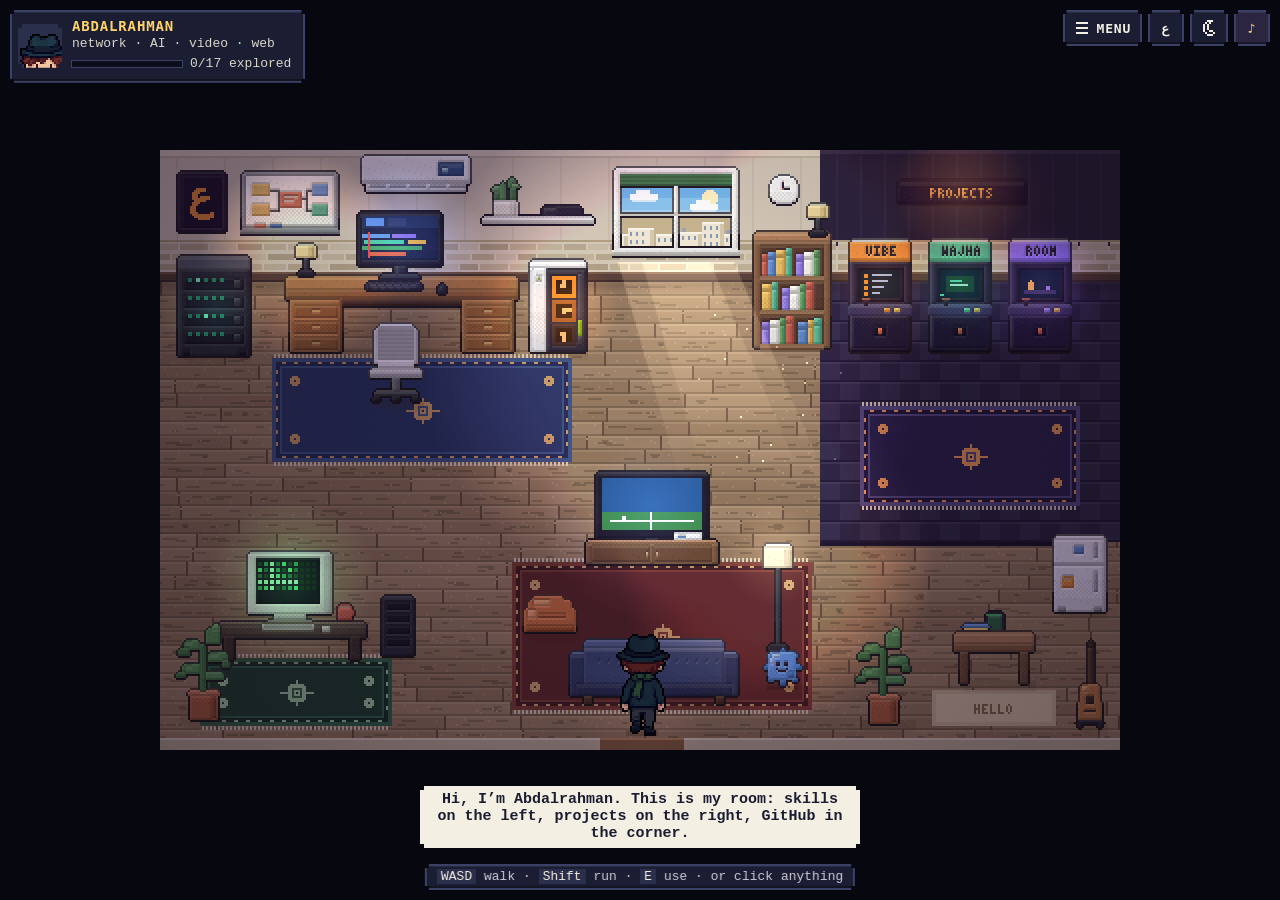
==== commit 4fddfa01: "Restore the pixel room as the site; the storybook moves to its own repo Co-Authored-By: Claude Opus " ====
--- a/index.html
+++ b/index.html
@@ -1,66 +1,44 @@
 <!doctype html>
-<html lang="en" dir="ltr">
+<html lang="en">
 <head>
 <meta charset="utf-8">
 <meta name="viewport" content="width=device-width,initial-scale=1,viewport-fit=cover">
-<title>Meet Abdulrahman: websites, AI and video from Amman</title>
-<meta name="description" content="A short illustrated book about Abdulrahman Amoudi: what he builds, how he works, and how to reach him.">
-<meta property="og:title" content="Meet Abdulrahman.">
-<meta property="og:description" content="About me and what I do, in a short illustrated book.">
-<meta property="og:image" content="/book/og.jpg">
-<meta name="theme-color" content="#0b0b0c">
-<link rel="icon" href="data:image/svg+xml,%3Csvg xmlns=%22http://www.w3.org/2000/svg%22 viewBox=%220 0 8 8%22 shape-rendering=%22crispEdges%22%3E%3Crect width=%228%22 height=%228%22 fill=%22%230b0b0c%22/%3E%3Cpath d=%22M2 1h4v1H2zM1 2h6v2H1zM2 4h4v3H2z%22 fill=%22%23ff8a2a%22/%3E%3C/svg%3E">
-<link rel="preload" href="/assets/fonts/readex-pro-latin-700-normal.woff2" as="font" type="font/woff2" crossorigin>
-<link rel="preconnect" href="https://fonts.googleapis.com">
-<link rel="preconnect" href="https://fonts.gstatic.com" crossorigin>
-<link rel="stylesheet" href="https://fonts.googleapis.com/css2?family=Baloo+Bhaijaan+2:wght@500;600;700;800&display=swap">
-<link rel="preload" as="image" href="/book/ui/name-en.webp?v=2">
-<link rel="stylesheet" href="/book/book.css?v=c98eee00">
-<script>try{if(localStorage.getItem('ab-lang')==='ar'){document.documentElement.lang='ar';document.documentElement.dir='rtl'}}catch(e){}</script>
+<meta property="og:title" content="Abdalrahman's Room">
+<meta property="og:description" content="Walk around my pixel room in Amman: networks, AI, video and web.">
+<link rel="icon" href="data:image/svg+xml,%3Csvg xmlns=%22http://www.w3.org/2000/svg%22 viewBox=%220 0 8 8%22 shape-rendering=%22crispEdges%22%3E%3Crect width=%228%22 height=%228%22 fill=%22%231b1e33%22/%3E%3Cpath d=%22M2 1h4v1H2zM1 2h6v2H1zM2 4h4v3H2z%22 fill=%22%23ff8a2a%22/%3E%3C/svg%3E">
+<title>Abdalrahman's Room</title>
+<meta name="description" content="Abdalrahman's portfolio: a pixel-art version of his room in Amman. Walk around and click things to learn what he does.">
+<link rel="preconnect" href="https://fonts.googleapis.com"><link rel="preconnect" href="https://fonts.gstatic.com" crossorigin>
+<link href="https://fonts.googleapis.com/css2?family=Pixelify+Sans:wght@400;500;600;700&family=Silkscreen:wght@400;700&family=IBM+Plex+Sans+Arabic:wght@400;500;600&display=swap" rel="stylesheet">
+<style>:root{color-scheme:dark;--night:#0f1120; --ink:#f4efe3; --muted:#a9a6b8; --panel:#1b1e33; --panel2:#262b45; --edge:#3a4066; --edge2:#0a0b16;--orange:#ff8a2a; --gold:#ffd36a; --green:#4caf6a;--pixel:"Pixelify Sans","Courier New",monospace;--title:"Silkscreen","Pixelify Sans",monospace;--ar:"IBM Plex Sans Arabic","Pixelify Sans",system-ui,sans-serif;--notch:polygon(0 4px,4px 4px,4px 0,calc(100% - 4px) 0,calc(100% - 4px) 4px,100% 4px,100% calc(100% - 4px),calc(100% - 4px) calc(100% - 4px),calc(100% - 4px) 100%,4px 100%,4px calc(100% - 4px),0 calc(100% - 4px));}*{box-sizing:border-box}html,body{height:100%;margin:0;background:var(--night);color:var(--ink);overflow:hidden}body{font:16px/1.45 var(--pixel);touch-action:manipulation;-webkit-font-smoothing:none}button{font:inherit;color:inherit}:focus-visible{outline:2px solid var(--gold);outline-offset:2px}.stage{position:fixed;inset:0;display:grid;place-items:center;overflow:hidden;background:#07080f}canvas#game{image-rendering:pixelated;image-rendering:crisp-edges;display:block}.px{background:var(--panel);clip-path:var(--notch);box-shadow:inset 0 0 0 2px var(--edge),inset -4px -4px 0 #10122200,inset 0 -4px 0 rgba(0,0,0,.35),inset 0 3px 0 rgba(255,255,255,.06)}.who{position:fixed;top:calc(10px + env(safe-area-inset-top,0px));left:max(10px,env(safe-area-inset-left,0px));display:flex;gap:10px;align-items:center;padding:8px 14px 9px 8px;z-index:5;max-width:calc(100vw - 20px)}.who canvas{width:44px;height:44px;image-rendering:pixelated;background:#2a2f4c;clip-path:var(--notch);flex:none}.who .t{display:flex;flex-direction:column;gap:1px;min-width:0}.who b{font:700 14px var(--title);letter-spacing:.06em;color:var(--gold);white-space:nowrap}.who span{font-size:13px;color:#d8d4c8;white-space:nowrap}.bar{display:flex;align-items:center;gap:8px;font-size:12px;color:var(--muted)}.bar i{display:block;width:110px;height:6px;background:#0c0e1b;box-shadow:0 0 0 1px #3a4066}.bar i em{display:block;height:100%;width:0;background:var(--green);transition:width .4s steps(6)}.tools{position:fixed;top:calc(10px + env(safe-area-inset-top,0px));right:max(10px,env(safe-area-inset-right,0px));display:flex;gap:6px;z-index:5}.hbtn{height:36px;min-width:36px;padding:0 11px;display:inline-flex;align-items:center;justify-content:center;gap:7px;border:0;font:600 13px var(--title);letter-spacing:.06em;cursor:pointer}.hbtn svg{width:16px;height:16px;shape-rendering:crispEdges;fill:currentColor}.hbtn:hover{color:var(--gold);transform:translateY(-1px)}.hbtn:active{transform:translateY(1px)}.hbtn[aria-pressed="true"]{color:var(--gold);background:#2b2540}.tip{position:fixed;pointer-events:none;transform:translate(-50%,-100%);font:600 13px var(--pixel);background:var(--ink);color:#1a1d30;padding:2px 7px 3px;white-space:nowrap;clip-path:var(--notch);z-index:4}.tip kbd{font:inherit;background:#1a1d30;color:var(--ink);padding:0 4px;margin-right:5px}.help{position:fixed;left:50%;bottom:calc(10px + env(safe-area-inset-bottom,0px));transform:translateX(-50%);font:13px var(--pixel);color:#cfcbd9;padding:5px 12px 6px;white-space:nowrap;z-index:5}.help kbd{font:inherit;color:var(--ink);background:#2a2f4c;padding:0 4px}.pad{position:fixed;left:0;right:0;bottom:calc(10px + env(safe-area-inset-bottom,0px));display:none;justify-content:space-between;align-items:flex-end;padding:0 max(14px,env(safe-area-inset-left,0px)) 0 max(14px,env(safe-area-inset-right,0px));z-index:5;pointer-events:none}.pad>*{pointer-events:auto}.dpad{display:grid;grid-template-columns:repeat(3,46px);grid-template-rows:repeat(3,46px);gap:3px}.dpad button,.abtn{border:0;font:700 15px var(--title);touch-action:none;user-select:none;-webkit-user-select:none;opacity:.92}.dpad button:active,.abtn:active{color:var(--gold);transform:translateY(1px)}.dpad .u{grid-column:2;grid-row:1}.dpad .l{grid-column:1;grid-row:2}.dpad .r{grid-column:3;grid-row:2}.dpad .d{grid-column:2;grid-row:3}.abtns{display:flex;gap:10px;align-items:flex-end}.abtn{width:62px;height:62px}.abtn.use{background:#c4581e;color:#fff}.abtn.run{width:50px;height:50px;font-size:11px}@media (hover:none),(max-width:760px){.pad{display:none}.help{display:none}.toast{bottom:auto;top:calc(76px + env(safe-area-inset-top,0px))}}.scrim{position:fixed;inset:0;background:rgba(6,7,16,.62);display:grid;place-items:center;padding:16px;z-index:20;animation:fade .15s steps(3)}.card{width:min(560px,100%);max-height:min(82vh,720px);overflow:auto;padding:22px 22px 18px;animation:pop .18s steps(4) both}.card[dir="rtl"]{font-family:var(--ar)}.card .top{display:flex;align-items:flex-start;justify-content:space-between;gap:12px}.card .tag{font:700 12px var(--title);color:var(--c,var(--orange));letter-spacing:.08em}.card h2{margin:6px 0 10px;font:700 30px/1.05 var(--title);letter-spacing:.02em;text-wrap:balance}.card[dir="rtl"] h2{font-family:var(--ar);font-weight:600;font-size:28px;line-height:1.25;letter-spacing:0}.card p{margin:0 0 12px;color:#dcd8cc;max-width:60ch;font-size:17px}.card .x{width:34px;height:34px;flex:none;border:0;background:var(--panel2);font:700 15px var(--title);cursor:pointer;clip-path:var(--notch)}.card .x:hover{color:var(--gold)}.chips{display:flex;flex-wrap:wrap;gap:6px;margin:6px 0 14px}.chips span{font-size:14px;padding:2px 9px 3px;background:#2d3352;clip-path:var(--notch)}.card[dir="rtl"] .chips span{font-family:var(--ar)}.story{list-style:none;margin:6px 0 12px;padding:0;display:flex;flex-direction:column;gap:9px}.story li{display:grid;grid-template-columns:58px 1fr;gap:10px;align-items:baseline}.story b{font:700 15px var(--title);color:var(--orange)}.links{display:flex;flex-direction:column;gap:8px;margin:6px 0 4px}.links a{display:flex;justify-content:space-between;gap:12px;align-items:center;padding:10px 12px;background:#2a2f4c;color:var(--ink);text-decoration:none;font-size:16px;clip-path:var(--notch)}.links a:hover{background:#353b60;color:var(--gold)}.links small{color:var(--muted);font-size:13px}.stat{font:700 42px/1 var(--title);color:var(--c,var(--orange))}.stat small{display:block;font-size:14px;color:var(--muted);margin-top:4px;font-family:var(--pixel)}.nav{display:flex;justify-content:space-between;gap:10px;margin-top:14px;padding-top:12px;border-top:2px dashed #3a4066;font:700 12px var(--title);letter-spacing:.04em}.nav button{border:0;background:none;color:var(--muted);cursor:pointer;padding:4px 0}.nav button:hover{color:var(--gold)}.menu-list{display:grid;grid-template-columns:repeat(2,minmax(0,1fr));gap:8px}.menu-list button{display:flex;flex-direction:column;align-items:flex-start;gap:2px;padding:11px 12px;border:0;background:#2a2f4c;cursor:pointer;text-align:start;clip-path:var(--notch)}.menu-list button:hover{background:#353b60;color:var(--gold)}.menu-list button.seen b::after{content:" ✓";color:var(--green)}.menu-list b{font-size:16px}.menu-list span{font-size:13px;color:var(--muted)}.toast{position:fixed;left:50%;bottom:calc(52px + env(safe-area-inset-bottom,0px));width:max-content;max-width:min(90vw,440px);text-align:center;transform:translateX(-50%);font:600 15px var(--pixel);background:var(--ink);color:#1a1d30;padding:5px 12px 6px;clip-path:var(--notch);z-index:30;animation:pop .16s steps(3)}@keyframes fade{from{opacity:0}}@keyframes pop{from{transform:translate(var(--tx,0),6px);opacity:0}}.toast{--tx:-50%}@media (prefers-reduced-motion:reduce){.scrim,.card,.toast{animation:none}}@media (hover:none),(max-width:760px){.toast{bottom:auto;top:calc(76px + env(safe-area-inset-top,0px))}}@media (max-width:560px){.who{max-width:calc(100vw - 196px)}.who span#sub{display:none}.who b{font-size:12px}}@media (max-width:520px){.card h2{font-size:24px}.menu-list{grid-template-columns:1fr}.hbtn .lbl{display:none}.bar i{width:70px}.who{padding:6px 10px 7px 6px}.who canvas{width:36px;height:36px}}</style>
+
 </head>
 <body>
-<header class="top">
-  <a class="mark" href="/" aria-label="Abdulrahman"><img class="name-badge" id="nameBadge" src="/book/ui/name-en.webp?v=2" alt="" width="237" height="99"></a>
-  <button class="lang" id="lang" type="button"><img id="langBadge" src="/book/ui/lang-ar.webp?v=2" alt="" width="198" height="96"></button>
-</header>
+<main class="stage" id="stage">
+  <canvas id="game" width="480" height="300" aria-label="A pixel-art bedroom studio. Use the menu for a list of everything in the room."></canvas>
+</main>
+<div class="who px" id="who">
+  <canvas id="ava" width="22" height="22" aria-hidden="true"></canvas>
+  <div class="t"><b id="nm">ABDALRAHMAN</b><span id="sub">network · AI · video · web</span><div class="bar"><i><em id="barFill"></em></i><span id="barTxt">0/14 explored</span></div></div>
+</div>
+<div class="tools">
+  <button class="hbtn px" id="bMenu" aria-label="Menu"><svg viewBox="0 0 8 8"><path d="M1 1h6v1H1zM1 3.5h6v1H1zM1 6h6v1H1z"/></svg><span class="lbl">MENU</span></button>
+  <button class="hbtn px" id="bLang" aria-label="Switch language">ع</button>
+  <button class="hbtn px" id="bNight" aria-pressed="false" aria-label="Night mode"><svg viewBox="0 0 8 8"><path d="M3 0h3v1H3zM2 1h1v1H2zM1 2h1v4H1zM2 6h1v1H2zM3 7h3v1H3zM6 6h1v1H6zM4 5h2v1H4zM3 2h1v3H3zM4 1h1v1H4z"/></svg></button>
+  <button class="hbtn px" id="bSound" aria-pressed="true" aria-label="Sound"><svg viewBox="0 0 8 8"><path d="M0 3h2v2H0zM2 2h1v4H2zM3 1h1v6H3zM5 2h1v1H5zM6 3h1v2H6zM5 5h1v1H5z"/></svg></button>
+</div>
+<div class="tip" id="tip" hidden></div>
+<div class="help px" id="help"><kbd>WASD</kbd> walk · <kbd>Shift</kbd> run · <kbd>E</kbd> use · or click anything</div>
+<div class="pad" aria-label="Touch controls">
+  <div class="dpad">
+    <button class="u px" data-k="up" aria-label="Up">▲</button><button class="l px" data-k="left" aria-label="Left">◀</button>
+    <button class="r px" data-k="right" aria-label="Right">▶</button><button class="d px" data-k="down" aria-label="Down">▼</button>
+  </div>
+  <div class="abtns"><button class="abtn run px" data-k="run" aria-label="Run">RUN</button><button class="abtn use px" id="bUse" aria-label="Use">E</button></div>
+</div>
+<div id="layer"></div>
 
-<svg width="0" height="0" style="position:absolute" aria-hidden="true">
-  <filter id="rough" x="-5%" y="-10%" width="110%" height="120%">
-    <feTurbulence type="fractalNoise" baseFrequency=".035" numOctaves="2" seed="7" result="n"/>
-    <feDisplacementMap in="SourceGraphic" in2="n" scale="5" xChannelSelector="R" yChannelSelector="G"/>
-  </filter>
-  <filter id="threshold"><feColorMatrix in="SourceGraphic" type="matrix" values="1 0 0 0 0  0 1 0 0 0  0 0 1 0 0  0 0 0 255 -140"/></filter>
-  <filter id="roughText" x="-5%" y="-20%" width="110%" height="140%">
-    <feTurbulence type="fractalNoise" baseFrequency=".08" numOctaves="1" seed="3" result="n"/>
-    <feDisplacementMap in="SourceGraphic" in2="n" scale="1.6" xChannelSelector="R" yChannelSelector="G"/>
-  </filter>
-</svg>
-<div class="alive" id="alive" aria-hidden="true"><div class="lantern"></div><div class="cloud c1"></div><div class="cloud c2"></div></div>
-
-<main class="stage" id="stage" aria-label="Interactive book">
-  <canvas id="scene" aria-hidden="true"></canvas>
-  <div class="invite" id="invite">
-    <button class="open-btn pill terracotta" id="openBtn" type="button">
-      <span data-t="open">Open the book</span>
-      <svg viewBox="0 0 20 20" aria-hidden="true"><path d="M4 3.5h9.5a2 2 0 0 1 2 2V16.5H6a2 2 0 0 1-2-2z"/><path d="M4 14.5a2 2 0 0 1 2-2h9.5M7 6.5h5"/></svg>
-    </button>
-    <p><span data-t="cover.sub">About me &amp; what I do</span></p>
-  </div>
-  <div class="reading" id="reading" aria-live="polite"></div>
-</main>
-
-<div class="under">
-  <div class="caption" id="caption" aria-hidden="true"></div>
-  <div class="actions" id="actions"></div>
-  <nav class="controls" id="controls" aria-label="Book navigation" hidden>
-    <button class="arrow" id="prev" type="button" aria-label="Previous page"><img src="/book/ui/prev.webp?v=2" alt="" width="115" height="113"></button>
-    <div class="dots" id="dots"></div>
-    <button class="arrow" id="next" type="button" aria-label="Next page"><img src="/book/ui/next.webp?v=2" alt="" width="111" height="110"></button>
-  </nav>
-  <p class="hint" data-t="hint">Drag a page, use the arrow keys, or click either side.</p>
-</div>
-
-
-<script type="module" src="/book/book.js?v=a12d72b1"></script>
+<script>const PAL={O:"#2a1e26",H:"#3a2a24",h:"#271b17",k:"#5a4236",q:"#4a3630",Q:"#9a7462",B:"#2a1e1a",S:"#e8b896",s:"#cf9677",r:"#b07a60",a:"#d09a7a",p:"#ec9c8c",E:"#2a1e26",e:"#ffffff",M:"#a0605a",m:"#a8765c",T:"#cfe0e6",t:"#9fb8c4",L:"#f2f8fa",J:"#3c4058",j:"#2c2f44",i:"#4d5270",F:"#ece8e0",f:"#bdb6aa",G:"#9b978d"},HEAD_DOWN=["....OOOOOOOOOO....","...OkHkHHkHHkHO...","..OHHkHHHkHHkHHO..",".OHHHHkHHHHkHHHHO.",".OHkHHHHHkHHHHkHO.",".OHHHHHHHHHHHHHHO.",".OqHHSSSSSSSSHHqO.",".OqSBBBSSSSBBBSqO.",".OQSSSSSSSSSSSSQO.","OaSSSeESSSSeESSSaO","OaSSSEESSSSEESSSaO",".OSSSSSSSSSSSSSSO.",".OSppSSSssSSSppSO.","..OSSSSSSSSSSSSO..","..OsSSSSMMSSSSsO..","...OssSSSSSSssO...","....OOOsSSsOOO...."],HEAD_UP=["....OOOOOOOOOO....","...OkHkHHkHHkHO...","..OHHkHHHkHHkHHO..",".OHHHHkHHHHkHHHHO.",".OHkHHHHHkHHHHkHO.",".OHHHHHHHHHHHHHHO.",".OHHkHHHHHHkHHHHO.",".OhHHHHHHHHHHHHhO.",".OhhHHHkHHHHHHhhO.","OahhhHHHHHHHHhhhaO","OaqhhhhhhhhhhhhqaO",".OqqqqqqqqqqqqqqO.",".OQqqqqqqqqqqqqQO.","..OQQQqqqqqqQQQO..","..OsSQQQQQQQQSsO..","...OssSSSSSSssO...","....OOOsSSsOOO...."],HEAD_LEFT=["....OOOOOOOOO.....","...OkHkHHkHHkO....","..OHHkHHHkHHkHO...",".OHHHHkHHHHkHHHO..",".OHkHHHHHkHHHHHO..",".OHHHHHHHHHHHHHO..",".OHSSSSSHHHHqqqO..",".OSSSSSSSHHqqqqO..","OSBBBSSSSSQqqqO...","OSSeESSSSSaaQqO...","OSSEESSSSaraQO....","OSSSSSSSSSaaSO....","OSppSSSSSSSSsO....",".OSSSSSSSSSSO.....",".OMSSSSSSSSsO.....","..OsSSSSSssO......","...OOOsSsOO......."],BODY_DOWN=["...OOTTTTTTTTOO...","..OLTTTTTTTTTTtO..",".OLTTTTTTTTTTTTtO.",".OTTOTTTTTTTTOTtO.",".OSsOTTTTTTTTOsSO.",".OSSOtTTTTTTtOSSO.","..OOOJJJJJJJJOOO..","....OJiJJJJjJO...."],BODY_UP=BODY_DOWN,BODY_LEFT=[".....OOTTTTOO.....","....OLTTTTTTtO....","...OLTTTTTTTTtO...","...OTTTOTTTTTtO...","...OTTSsTTTTTtO...","...OOOSSTTTTttO...","....OOOJJJJJjO....",".....OJJJJJjjO...."],LEGS_DOWN=[["....OJJjOJJJjO....","....OJJjOJJJjO....","....OjjjOjjjjO....","...OFFFFOFFFFFO...","...OfFFfOfFFffO...","....OOOO.OOOOO...."],["....OJJjOJJJjO....","....OjjjOJJJjO....","...OFFFFOJJJjO....","...OfFFfOjjjjO....","....OOOOOFFFFFO...","........OOOOOO...."],["....OJJjOJJJjO....","....OJJjOjjjjO....","....OJJjOFFFFFO...","....OjjjOfFFffO...","...OFFFFOOOOOO....","...OOOOO.........."]],LEGS_LEFT=[[".....OJJJJjjO.....",".....OJJJjjjO.....",".....OjjjjjjO.....","....OFFFFFFfO.....","....OfFFFFffO.....",".....OOOOOOO......"],["....OJJJOJJjO.....","...OJJjO.OJjjO....","..OjjjO...OjjO....",".OFFFFO...OFFFO...",".OfFFfO...OfFfO...","..OOOO.....OOO...."],[".....OJJOJJjO.....","....OJJjOOJjO.....","....OjjjO.OjjO....","...OFFFFO.OFFFO...","...OfFFfO.OfFfO...","....OOOO...OOO...."]];function compose(a,t,d){return a.concat(t,d)}function mirror(a){return a.map(a=>a.split("").reverse().join(""))}function spriteCanvas(a,t=PAL){const d=a.length,Z=a[0].length,e=document.createElement("canvas");e.width=Z,e.height=d;const r=e.getContext("2d");return a.forEach((a,d)=>{a.length!==Z&&console.warn("sprite row width",d,a.length,Z);for(let Z=0;Z<a.length;Z++){const e=a[Z];"."!==e&&t[e]&&(r.fillStyle=t[e],r.fillRect(Z,d,1,1))}}),e}function buildPlayer(){const a={};for(let t=0;t<3;t++)a["down"+t]=spriteCanvas(compose(HEAD_DOWN,BODY_DOWN,LEGS_DOWN[t])),a["up"+t]=spriteCanvas(compose(HEAD_UP,BODY_UP,LEGS_DOWN[t])),a["left"+t]=spriteCanvas(compose(HEAD_LEFT,BODY_LEFT,LEGS_LEFT[t])),a["right"+t]=spriteCanvas(mirror(compose(HEAD_LEFT,BODY_LEFT,LEGS_LEFT[t])));return a.portrait=spriteCanvas(HEAD_DOWN),a}const DPAL={a:"#1c3342",b:"#18283a",c:"#081026",d:"#1d3846",e:"#050308",f:"#320f1a",g:"#3b424d",h:"#140710",i:"#050308",j:"#0f172d",k:"#274a37",l:"#c49380",m:"#6c2d2a",n:"#050308",o:"#111f21",p:"#112234",q:"#272b3a",r:"#191e2e",s:"#1c3a2c",t:"#03081c",u:"#4b181d",v:"#f5c49e",w:"#040824",x:"#32603e",Z:"#050308"},DFR={down0:["....................................","....................................","....................................","....................................",".............ZZZZ....ZZZZ...........","............ZcaapZZZZbadpZ..........","............ZddaajppaaddpZ..........","...........ZbadaaaaaaddddrZ.........","...........ZpddddaaaaddddrZ.........","...........ZqaddadaaadddjjZ.........","..........ZrttppppppppwcjjrZ........",".......ZZZwrrjjrrrrrrrrrrrcwZZZ.....",".......ZbbwwwtrrrrrrrrjjtwjpbbtZ....",".......ZbbdabcwwtttwttttadadwZZ.....",".......ZcwwbaaaadddadabbpwwcZ.......","........ZffftwttwwwwwttfffuuZZ......","........ZummfuuffuuuulfummmmuZ......",".......ZummummuufmuuvvlummummZZ.....","........ZuuumuuvvfmlvvvlummfZZ......",".........ZvuulvfvvvvvvfvlufvZ.......",".........ZvllvvfvvvvvvfvvmvvZ.......",".........ZlvlvvmvvvvvvmvvvllZ.......","..........ZZlvvvvvvvvvvvvlZZ........","............ZgvvvvvvvvvvfZ..........","............ZofvvvvvvvlhsZ..........","...........ZckkoofffqooxscZ.........","...........ZboxkssssssxxtaZ.........","..........ZddbokxxxxxxscaadZ........",".........ZpadddcosssstsacdddZ.......",".........ZadawbddcwwwkkstddaZ.......","........ZaaacwbpdtrrtkxstpaaZ.......","........ZddptwdjdwrrtkxxwwaadZ......",".......ZadawwcpbdwrrtkxxcwwrdZ......",".......ZtdawwdbabwrrwcxochvvrZ......",".......ZvcwwwcjawrrrwdcjhllvvZ......",".......ZvvvhjdpdwrrrtdpachlvvZ......","........ZvmZcbdawtjctpdbacvvlZ......","........ZZZ.ZwwtrggqqttwcZZZZ.......",".............ZqqgggggqqqZ...........",".............ZggggrtqqqqZ...........",".............ZggggtwqqqqZ...........",".............ZggggwwqqqqZ...........",".............ZggggcwqggqZ...........",".............ZggggcwqqqqZ...........",".............ZrgggqwwqqZ............","..............ZggggwrwwZ............","..............ZggggwrrrZ............","..............ZqggqwrroZ............","..............ZqggqcZrrZ............","..............ZttcqZ.ZZ.............",".............ZjqqjtZ................",".............ZqqqqjZ................",".............ZZZZZZ................."],down1:["....................................","....................................","....................................","....................................","....................................","....................................","............ZZZZ...ZZZZZ............","...........ZcaapZZZjaaajZ...........","...........ZaaaapppdaaajZ...........","..........ZraaaadddaaaadbZ..........","..........ZjaaaadddaaaadbZ..........","..........ZbaaaaaaaaaaapjZ..........",".........ZptwcccccjjcwwjjrZ.........","......ZZZwrrrrrrrrrrrrrrrtwZZZ......",".....ZpppwwwtjjrrrrrrrrwwpbrbcZ.....",".....ZcrbaddjtttttttttwddabtZZ......","......ZwccaddaaaaaaaaaaawttZ........",".......ZfffwwwwwttwtccfffuuZZ.......",".......ZumuumuufuuuuluummmmuZZ......","......ZummummuuumufvvlummummmZ......",".......ZZfumfuvvullvvvlummfuZ.......","........ZvuulvfvvvvvvfvlufvZ........","........ZvvlvvfvvvvvvfvvmvvZ........","........ZlvvvvmvvvvvvmvvvlvZ........",".........ZZlvvvvvvvvvvvvlZZ.........","...........ZlvvvvvvvvvvhZ...........","...........ZosvvvvvvvvosZ...........","...........ZkkooffffoskkcZ..........","..........ZqoxxssssssxkobZ..........",".........ZdaackxxxxxxktpddZ.........","........ZpdajaccssssooacdddZ........","........ZdddwjaacwwwkkswdddZ........","........ZddbwbjatrrtkkxtbdaZ........",".......ZddawwdpdtrrtpxxscdaaZ.......",".......ZadbwcbaatrrtbxxswbddZ.......",".......ZddpwdddbtrrttxxtwcodZ.......",".......ZrabwcpdcrrrtattjhvvqZ.......",".......ZltwwdpdcrrrwddptvlvvZ.......",".......ZvvvtpddtjjcwpdbwhlvvZ.......","........ZvmZtttrqqqqcwwtZlvvZ.......",".........ZZ.ZqqgggggqqqZ.ZZZ........","............ZggggbtqgggZ............","............ZggggwwqgggZ............","............ZggggwwqgggZ............","............ZggggwwqqqqZ............","............ZqgggwwwbqwZ............","............ZqqqqtwrwwZ.............",".............ZqqqcwrrrZ.............",".............ZqqqcZZrrZ.............",".............ZqqgjZ.ZZ..............","............ZwtcwwZ.................","...........ZcqqbqZZ.................","...........ZZZZZZ..................."],down2:["....................................","....................................","....................................","....................................","....................................","............ZZZZ...ZZZZZ............","...........ZcadpZZZjbadjZ...........","...........ZaaadpppdaaajZ...........","..........ZraaaddddaaaadrZ..........","..........ZpaaaaddddaaaapZ..........","..........ZadaaaaaaaaaajjZ..........",".........ZbwwjjjjjjjjwccjrZ.........","......ZZZwrpprrrrrrrrrrrrwwZZZ......",".....ZpprwwwwrrrrrrrrrrwwjprbcZ.....",".....ZcpbaaajwttttttttwddabtZZ......","......ZwwtadadaaaaaaaddrwttZ........",".......ZfffthwwtttttcjfffuufZ.......",".......ZumuumuufuuuflfummmmuZ.......","......ZummummuuumufvvlummummZZ......",".......ZuummuuvvullvvvlummfuZ.......","........ZvuulvfvvvvvvfvmuuvZ........","........ZvlmvvfvvvvvvfvvuvvZ........","........ZlvlvvmvvvvvvmvvvlvZ........",".........ZZlvvvvvvvvvvvvmZZ.........","...........ZmvvvvvvvvvvfZ...........","...........ZoqvvvvvvvlosZ...........","...........ZkkssffffosxkcZ..........","..........ZaoxxssssssxkcacZ.........",".........ZddatkkxxxxxstaddZ.........","........ZcddaactsssstoqwdddZ........","........ZaddjpaawwwcksstdddZ........","........ZadpwbpptrrtskxocaaaZ.......",".......ZddbcwddptrrtoxxswbadZ.......",".......ZdddtjppatrrtoxxpwtpddZ......",".......ZdddwdpddtrrtpjjjwwbdcZ......",".......ZdjcwjbpdtrrrwdpppwchlZ......",".......ZrvvhcdpdwrrrtdjdbhvvvZ......",".......ZvvlvtpdbwjrtwaapjZmvZ.......",".......ZvvlZwwwwqqqgqtttZ.ZZ........","........ZZZ.ZqqggggggbqZ............","............ZqgggqrggggZ............","............ZggggtqggggZ............","............ZgggqwqggggZ............","............ZqggqtqggggZ............","............ZqqqqtjggggZ............",".............ZqqttjgggqZ............",".............ZttrtrgggZ.............",".............ZrrrtrggdZ.............",".............ZrrZwrgggZ.............","..............ZZ.ZqjttZ.............",".................ZwjqqoZ............",".................ZrqqqqZ............","..................ZZZZZZ............"],down3:["....................................","....................................","....................................","....................................","....................................","....................................","............ZZZZ....ZZZZ............","...........ZcaapZZZZraacZ...........","...........ZddaajjjaaadpZ...........","..........ZradaaaaddddddbZ..........","..........ZpadaaaaaaddddrZ..........","..........ZaaadaaaaadddprZ..........",".........ZpttjpppppppccwcjZ.........","......ZZZwrrjrrrrrrrrrrrrjwZZZ......",".....ZjbbcwwwrrrrrrrrjjtwwpppcZ.....",".....ZjpbaaapttttwwwwttbbdaccZZ.....","......ZwwwbaaaaaaaaaaaapwwcwZ.......",".......ZfuuhtttttttttthhfmmuZ.......","......ZZummuuuffuuuflfuuummmuZ......","......ZZmmummmffmuulvvummummuZ......",".......ZufumumvvfmvvvvlummfZZ.......","........ZvuulvvvvvvvvvvmmuvZ........","........ZvvfvvuvvvvvvmvvuvvZ........","........ZlvlvvuvvvvvvuvvvlvZ........",".........ZZlvvvvvvvvvvvvlZZ.........","...........ZmvvvvvvvvvvuZ...........","...........ZrfvvvllvvvfsZ...........","...........ZkkrhgggghokkjZ..........","..........ZajkxosssssxkopZ..........",".........ZadaokxxxxxxxtjddZ.........","........ZwaaaaoossssooatdddZ........","........ZaaacdpdcwttksstdddZ........","........ZdaptpbbwrrtksxtbddZ........",".......ZddactdpdwrrtoxxbwaaaZ.......",".......ZddbwjbadwrrtpxxswbadZ.......",".......ZddawapdbwrrjtxxcwjadZ.......",".......ZabawpaatrrrrwwcpwpbdZ.......",".......ZqrwwabatrrrradjacwcbZ.......",".......ZvvvtwbdtcccwwddpwvvvZ.......",".......ZvvllwwtrqqqgbwwwwlvvZ.......",".......ZvvlZcqqgggggqqqZZgqZ........","........ZZZ.ZqgggbcqgggZ.ZZ.........","............ZggggttggggZ............","............ZgggqwtggggZ............","............ZqqqqwwggggZ............",".............ZqqwwwggggZ............",".............ZwtqwrgggrZ............",".............ZrrrwjggqZ.............",".............ZrrZZcgggZ.............","..............ZZ..ZqrrZ.............","..................ZttccZ............","..................ZrrqqjZ...........","...................ZZZZZZ..........."],left0:["....................................","....................................","....................................","...........ZZZZZ....................","..........ZjaabwZ...................","..........ZdaddbbZZZZZZ.............",".........ZadddddbbbadpbZ............",".........ZaaddddaaaddppwZ...........","........ZcbaddaaaaddddprZ...........","........ZrttbaaadddddaprZ...........",".....ZZZjrrrccjppbbddbppZ...........","....ZjjbtrrrrrrrrrcwtrppZ...........","....ZqabawwwjrrrrrrjjjttZ...........",".....ZttbaaapwwwwwcrjjrrwZ..........","......ZuhtwwbaddddjcccwwwcZZ........",".....ZmmmmuufhwwtttbbbdddaadZ.......",".....ZummululvuummuuuhwtwwZZ........","......ZuulvllvvfmmmmmmmmuZ..........",".......ZfvvmvvvvfmmmummmmuZ.........","........ZvvhvvvvlumuvfmmufZ.........","........ZvvfvvvvvvulvfmuuZ..........",".......ZvvvlvvvvvvvlvfuuZ...........",".......ZvvvvvvvvvvvvffuZ............","........ZvllvvvvvvuhhhZ.............",".........ZZvvvvvvghkkqcZZZ..........","...........ZohhosxkxkcskxxZZ....ZZ..","..........ZosssxxxksctsksxxxZZZZdZ..","..........ZkxxxxxscjdatosskxxxxxxZ..","...........ZkkkottddddawcZokkxxxZ...","...........ZtccdaaadddajZ.ZZskkZ....","...........ZrtbdadpbddddZ...ZZZ.....","..........ZwjwpppddtaddddZ..........","..........ZwrwpdadabtbdddZ..........",".........ZawrwpppaddpwadddZ.........","........ZbbwrwdappddbtpdddZ.........",".......ZrjbwrwdpadpdbjwaadcZ........","......ZvlhtrrcdapppddbwprclZ........","......ZvmvmwrcdpddpddbchlvvZ........",".......ZvlZZwwadbbdaptZllvvZ........","........ZZ..ZrtwwwwwtZ.ZlvZ.........","............ZgggggqqwZ..ZZ..........","...........ZgggggqqwqZ..............","...........ZggggqqtqqqZZ............","..........ZggggqqtqqqqqjZ...........",".........ZqgggqqZZqqqqqqqZZ.........",".........ZgggqqZ..ZqqqqqrtwZ........","........ZgggqqZ....ZZqqqtrrZ........",".....ZZZjjqgqqZ......ZZtrrrZ........",".....ZqqqqcrqZ.........ZrrcZ........",".....ZroqqqjwZ.........ZrrZ.........","......ZZcqqrZ.........ZrrcZ.........","........ZZcZ..........ZZZZ..........","..........ZZ........................"],left1:["....................................","....................................","....................................","............ZZZZ....................","...........ZadawZZ..................","..........ZdddapppZZZZZZ............",".........ZoaadddaadddppjZ...........",".........ZbaaaddddddaaprwZ..........",".........ZraaadddddaaaprrZ..........","........ZcccjddadddaaaprpZ..........",".....ZZZcrrrcccjpppbapppbZ..........","....ZaaabpwwcrrrrrrrjjjcjZ..........",".....ZwttpaddawwcwwjrrrrrtZZ........","......ZfuhtttjadddajjjcwwwccZ.......",".....ZZmmmuuufhwwhtwbbbbbbbbbZ......","......ZumuvuulvuumuuuuhthtwZZ.......",".......ZumvvvvvvummmmmmmmmZ.........","........ZmvfvvvvvummufmmmmmZ........","........ZmvuvvvvvvuulvumuufZ........","........ZvvmvvvvvvlllvfmufZ.........","........ZvvvvvvvvvvvlvfuuZ..........","........ZvvvvvvvvvvvvuuuZ...........",".........ZllvvvvvvlhhhhZ............","..........ZvvvvvvlhokkqZ............","...........ZggggokxxxstkZ...........","...........ZsssxxxxscwtkqZ..........","...........ZkxxxxxocbdcskZ..........","...........ZqsssttcddddckkZ.........","............ZwwwjbpddddwokxZ........","............ZcwjabjddddpokxkZ.......","............ZjtpjjapddddwkxxoZ......","............ZrwaapatbdddcdsxxZZ.....","...........ZwrtppaaacpdddckkZ.......","...........ZcrwdddaajpdddZZZ........","..........ZrrrwdpddjtddadZ..........",".........ZtwrrwdbbpwpdddZ...........",".........ZlcrrwdpddwjjadZ...........",".........ZlettwadbbqvvmgZ...........",".........ZZltqqtwwwhuvvvZ...........","...........ZwqqqqggolvvvZ...........","............ZqqtqgggcjcZ............","...........ZqqqqtggggqZ.............","...........ZqqqqtqgggqqZZZZZ........","...........ZqqqqwqgggqqrrwoZ........","...........ZqqqqwbggggqqqtqZ........","...........ZqqqqwZggggqqqtqZ........","...........ZqqqqZ.ZqqqqqjrgZ........","............ZqqqqZ.ZZZZZwqqZ........","............ZqqqqZ......ZjqZ........","............ZcqqqZ.......ZrZ........","...........ZttwwwZ........Z.........","..........ZrqrrrrZ..................","..........ZZZZZZZZ.................."],left3:["....................................","....................................","....................................","....................................","............ZZZZ....................","...........ZaaacZZ..................",".........ZZdddapbpZZZZZZ............","........ZwqdddddddaaajpjZ...........","........ZtbaaaddddaaadppjZ..........","........ZtcaaadddaadddpprZ..........","....ZZZZrrrjtwcaaaaaadpppZ..........","...ZrjjcwjrrrrrccccjpjjrpZ..........","...ZqadaapwwtjorrrrrrrrjcZ..........","....ZwttjbaddacttwwcrrrrrwZ.........",".....ZfuhhwwwpbadddjcctwwccZZ.......","....ZummmmuumhhhwwtjrbbaabbbbZ......",".....ZumuuluulvummuuuuhwhtwZZ.......","......ZuuvvvlvvvummmmmmmmmZ.........",".......ZfvvfvvvvlummuummmmuZ........","........ZvvuvvvvvluflvummufZ........",".......ZlvvmvvvvvvmllvfmufZ.........",".......ZvvvvvvvvvvvvlvfuuZ..........",".......ZvvvvvvvvvvvvvuuuZ...........","........ZZllvvvvvvlhhhtZ............",".........ZZvvvvvvletxkatZ...........","...........ZggggoxkxxscxbZ..........","...........ZokkkxxxsttcjxZ..........","...........ZkxxxxkocpajcogZ.........","...........ZqskstcpadddwckgZ........","............ZjccjbpadddwcsxkZ.......","............ZwwbpacddddcwsxxZ.......","............ZtpppjbpdddawwkxxZ......","............ZtpddjdwadddtwqkxxZ.....","...........ZrwappbdbwddddwZZkZ......","...........ZrwdddddbwddddZ..Z.......","..........ZwrwapddpbwadddZ..........","..........ZwrtapppdwpdddZ...........",".........ZlwrwdpddawcoaaZ...........",".........ZlhwwpdppovvvgwZ...........","..........ZvtqwtttwhvvvZ............","...........ZwqqgggglvvlZ............","............ZqjggggrtwZ.............","...........ZqbqtggggqZ..............","...........ZqqqwggggqqZZZZZ.........","...........ZqqqwgggqgrqqcrZ.........","...........ZqqqcqgggggqqcrZ.........","...........ZqqqqtqgggqqcrqZ.........","............ZqqqqwZZZZZcqqZ.........","............ZqqqqZ.....ZqqZ.........","............ZjqqqZ......ZZ..........","...........ZwtwwwZ......ZZ..........","..........ZrqrrrrZ..................",".........ZZZZZZZZZ.................."],left2:["....................................","....................................","....................................","...........ZZZZZ....................","..........ZcddbwZ...................","..........ZadadbbZZZZZZ.............",".........ZaaaaaaabaaaprZ............",".........ZaaaaddddaadpbcZ...........",".........ZdaaddddaaddapbZ...........","........ZrcwaddaaaadddbrZ...........",".....ZZZjrrrcjcjppbddbppZ...........","....ZppbtrrrrrrrrrcwwbbrZ...........","....ZddabwwwjrrrrrrrrcttZ...........",".....ZwtpdddbjcwwwjrrrrrwZ..........","......ZuhwwtbbddddbpjjtwwcZZ........",".....ZummmuufhwwhhtbbbddddaaZ.......",".....ZummululvuummuuuhwwtwZZ........","......ZuflvllvvfmmmmmmmmuZ..........",".......ZfvvmvvvvfmmmummmmuZ.........","........ZvvhvvvvvmumlummuuZ.........","........ZvvmvvvvvlulvfmuuZ..........",".......ZvvvvlvvvvvvlvfuuZ...........",".......ZvvvvvvvvvvvvufuZ............","........ZvllvvvvvvmhftZ.............",".........ZvvvvvvvlhskdcZ............",".........ZuvvvllgxkxkoqqZZ..........","..........ZhhhhhkxxkktskxxZZ....ZZ..","..........ZtsssxxxkpwtdkkxxxZZZZkZ..","..........ZxxxxxxsocdptbsskxxxxxxZ..","...........ZkkkocpadddbwZZokkxxxZ...","...........ZttcbaaaddddwZ.ZoskkZ....","...........ZrtbaaapbddapZ..ZZZZ.....","...........ZrcbppjpcbdddZ...........","..........ZwrcbadjdbwaddaZ..........","..........ZwrcdppdaatpdddZ..........",".........ZqrrjddaaadptddaZ..........",".........ZworcdpddjdbtddpqZ.........","........ZvorrcdaabbdatjjqlZ.........","........ZvhrrcdpddpddtevvvZ.........","........ZlltwtpabbddphllvvZ.........",".........ZZZtrttwwwwwwZlvlZ.........","............ZgggggqqcZ.ZZZ..........","...........ZgggggbqtqZ..............","...........ZggggqrtqqqZZ............","...........ZggggqtqqqqqcZ...........","..........ZggggqrZqqqqqqwZ..........","..........ZgggqqZ.ZqqqqtrrZ.........","..........ZggggqZ..ZZqrtrrZ.........","..........ZqgggZ.....ZtrrZ..........","........ZZqttqqZ......ZrrZ..........",".......ZqqqqrjZ.......ZrjZ..........",".......ZZZZqrqZ.......ZZZ...........","...........ZZZZ....................."],right0:["....................................",".......................ZZZ..........",".....................ZZradZ.........","...............ZZZZZZbpjdddZ........","..............ZcrrrjjppdddaqZ.......","..............ZbpaaaddddddaaZ.......",".............ZrbbdaaadddddaaZ.......",".............ZpbddaaaaddddbtwZ......",".............ZppddaaaaapwwjjrZ......",".............ZrbbadjttttrrrrjcZZZZ..",".............ZwjjrrrrrrrrctwjpdddZ..","............ZwrrorrwwcwttjdddpjwZ...","..........ZZjwwwttwddddapjwwffuZ....",".........ZbbaaadaabpwwwthuufmmmmZ...","..........ZZwwwwtfffmmufluumuummZ...","............ZuummmmmmmfvvvllvfmZ....","...........ZummmmummmulvvvfvvhZ.....","...........ZuummulumuvvvvvuvvZ......","............ZummuvlfvvvvvvuvvZ......",".............ZuufvlvvvvvvvvvvvZ.....",".............ZZuulvvvvvvvvvvvvZ.....","...............ZhhhmvvvvvvllvZ......","..............ZwstkhvvvvvvvvZ.......","............ZZqsokkxqullvvlZ........","..........ZZosksckxxkksehhZ.........","....ZZZZZZgkxxsswwsxxxxskkZ.........","....ZxocckxxssstadcpskxxxxkZ........","....ZsxxxxkkscwadddpccssksZ.........",".....ZxxkkkZZZjadddaaajwwwZ.........","......ZkksZ..ZaaadbaaaabwrZ.........",".......ZZZ..ZrddadpdpaabwrZ.........","............ZdddabwdppjbwrZ.........","...........ZadddptpdpddpwrwZ........","...........ZaddawjaaappdwrwaZ.......","...........ZdddpwbaapaddwrtaZ.......","...........ZaddtpddpadpdwrcccZ......","..........ZggrbtpddbaapdwrjwllZ.....","..........ZvvvhwbadpddpawrchflZ.....","..........ZvvllZcbadpbdcwwZllfZ.....","..........ZlvvZ.ZwwwwtttrZ.ZZZ......","...........ZZZ..ZwqqqggggZ..........","................ZbwqqggggZ..........","...............ZqqqtbgggggZ.........",".............ZZqqqqqwqggggZ.........","............ZqqqqqqqZjqggggZ........","..........ZZwqqqqqqZ.ZcqgggZ........","..........ZrbwqqrZZ...ZqqgggZ.......","..........ZjrrwZZ......ZqggqbZZZ....","...........ZqrZ........ZrgccqqqqZ...","...........ZrqZ.........ZwrrqqqrZ...","...........ZrqqZ.........ZrrrZZZ....","............ZZZZ.........ZwtZ.......","..........................ZZ........"],right1:["....................................",".....................ZZZZ...........","....................ZwjaqZ..........","............ZZZZZZZZrrbaddZ.........","............ZpppddddaaaaddjZ........","...........ZppbaaadddddadaqZ........","...........ZppbaaaadddddartwZ.......","...........ZbpbddaadddpwtcrrZ.......","...........ZbbpjaajcwwcrrrrwwZZZZ...","...........ZtrrrrrrrrrrrcwwcbaadZ...",".........ZZcprrrrrjttttcbdaabcwZ....",".......ZZjwtwwwwwwjbaabjrccffuZ.....","......ZaabbbbadaaapwttthuufmmmuZ....","......ZZZctwttwhffummmfluuluummZ....",".........ZhuufummmmmuuvvllvvumZ.....",".........ZummmuufmmmuvvvvhvvfZ......",".......ZZfuumufmluufvvvvvfvvZ.......",".........ZjuuufvvluvvvvvvfvvlZ......","..........ZfuufvvlvvvvvvvvvvvZ......","...........ZuuumvvvvvvvvvvvvlZ......","............ZZhhhhlvvvvvvllvZ.......",".............ZskkrhvvvvvvvvZ........","............ZrsskkkrmlllllZ.........","............ZaoskkxxxehehZ..........","...........ZkswwtsxxxxsssZ..........","...........ZxtwwjtsssxxxxkZ.........","..........ZkswwpbdaccckkkZ..........","..........ZkswwjdddapjcctZ..........",".........ZkkowrpdddajappwZ..........",".......ZZxxktwaddddajaddcZ..........","......ZqxxxsZcbddddtapjjjZ..........","......ZkkkkZ.ZadaajjdpadjZ..........",".......ZZkZ..ZdddbwdddppjrZ.........",".........Z...ZdddawappbdjrZ.........",".............ZpdddatpdapjrZ.........",".............ZjdadacrbdpjrhZ........",".............ZccbrgvlrpbjrhZ........",".............ZbwevvvmjbawtlZ........",".............ZjwevvvltwwcwZ.........","..............ZwtmvvlqggwwZ.........","..............ZwwwthjgggrZ..........","..............ZwrbtqgggggZ..........",".........ZZZZZwjqqrjqgggggZ.........",".........ZrrtqqqqqqwbqggggZ.........",".........ZrrwqqqqqqqwqggggZ.........",".........ZrrwqqqqqqZZcgggqZ.........",".........ZqqwZZZZZZ..ZgggZ..........",".........ZqgZ.......ZqgggZ..........","..........ZcZ.......ZqggbZ..........","..........ZZ........ZtwccwZ.........","....................ZrrrrqqZ........","....................ZqrrrqqZ........","....................ZZZZZZZZ........"],right2:["....................................","....................................",".....................ZZZ............","...................ZZraaZ...........",".............ZZZZZZtpbdddZ..........","............ZwbbabbpaaddddZ.........","............ZbbdaaaaaaadddZ.........","...........ZrpdddaaddaaaawcZ........","...........ZrpaddddaajwttorcZ.......","...........ZrrpbajjwwtrrrrjwcZZZZ...","...........ZwrrrrrrrrrrtttjjadddZ...","..........ZwrrrrrrtwcwttbadjjccZ....","........ZZcwwwtttcadddapcwhfuuZ.....",".......ZbbbaadabbptwwwwhuhummmfZ....","........ZZttwwhfffmmmfulumluummZ....","..........ZuuummmmmmuvvvllvvfuZ.....",".........ZuummmuummulvvvvfvvhZ......",".........ZuuumuuummlvvvvvfvvZ.......","..........ZfumuvlufvvvvvvuvvZ.......","...........ZuuuvlvvvvvvvvvvvvZ......","............ZufmvvvvvvvvvvvvZ.......",".............ZhhhmvvvvvvvllZ........",".............ZckschlvvvvvvvZ........","............ZrtkkxsrmllllmZ.........","...........ZtkcskxxkoeeehZ..........","..........ZrxkcwjkxxxxsssZ..........","........ZZxxxswpbcakxxxxxqZ.........","....ZZZZkxxksjwdddttossxxZ..........","...ZgxxxxxksZZbdddbpcjpppZ..........","...ZgxxxxskZ.ZdddaabpjccwZ..........","....ZZxxksZ..ZddadbpadapwZ..........","......ZZZZ..ZdddawdbpjpbjZ..........","...........ZadddpcdpddpbrwZ.........","...........ZaddawbdappparwZ.........","...........ZaddjbaappadartqZ........","..........ZqdddwbdjaapdcrwbcZ.......","..........ZjjaawbdpjpbdcrwcllZ......","..........ZlrcjwbapddpdwrwullZ......","..........ZvvlhwbdpddpdwrwlmlZ......","..........ZvvvvtwjjjjjjwwZlllZ......","..........ZlvvZrwqqqqqqqZ.ZZZ.......","...........ZZZ.ZwqqqggggZ...........","...............ZqwqqggggZ...........","..............ZrqqtqqggggZ..........","............ZZqqqqqwqggggZ..........","...........ZwqqqqqqZpqgggqZ.........","..........ZrwqqqqqZ.ZqgggqZ.........","..........ZrrtqqZZ...ZqgggZ.........","...........ZorwZ.....ZqgggcZZ.......","...........ZorZ......ZqqwwqqrZ......","...........ZrrZ.......ZjrqqqqZ......","............ZZZ.......ZrrrrZZ.......",".......................ZZZZ........."],right3:["....................................","....................................","....................ZZZZ............","...................ZcpqqZ...........","............ZZZZZZZbpaaddZ..........","............ZppdaaaadadddZ..........","...........ZppddaaaaddddabZ.........","...........ZppaddaaaaaddjtcZ........","...........ZppaadddaajwwcjrZ........","...........ZpppadpwttjrrrrcwZZZ.....","...........ZcrrrrrrrrrrwwwtbaddZ....",".........ZZrrrrrrwwcctcbaabbwwZ.....",".......ZZccwwttttpddddprtwffuZ......","......ZwbabddaabpttwwwhuufmmmuZ.....",".......ZZwwwwwhffummmfluuluummZ.....",".........ZfuuummmmmufvvvvvvfuZ......",".........ZummmufmmuuvvvvhvvfZ.......","........ZfummufmumuvvvvvfvvZ........",".........ZhumuvvmuvvvvvvfvvlZ.......","..........ZfmuvllvvvvvvvvvvvZ.......","...........ZuufvvvvvvvvvvvvlZ.......","............ZhhhhvvvvvvvllvZ........",".............ZkkchlvvvvvvvZ.........","............ZcsxkkomlllllZ..........","...........ZrpsxkxsxhhheZ...........","..........ZskccbsxxxxsssZ...........","..........ZktZwwjaskxxxxZ...........",".........ZxjZZwdddctskkkZ...........",".......ZZxxZ.ZpdddaptcccZ...........","......ZtxxkZ.ZaddddjapacZ...........",".....ZrxxkZ..ZadabtappjcZ...........",".....ZZxkqZ.ZdddbtpdpdacZ...........",".......ZrZ..ZdddptaadpbcZ...........","........Z...ZaddatdppddjtZ..........","............ZcddddwpdbdcwZ..........","............ZwaaaarjbbactlZ.........","............ZqwargvvrbbchlZ.........","............ZZwwvvvmcpttllZ.........","..............ZtvvvlttqtlZ..........","..............ZwgvvmrggwZZ..........","...............ZwhhcgggZ............","...............ZqwbqggggZ...........","..........ZZZZZrqqbgggggZ...........","..........ZrwrqqqqtqggggZ...........","..........ZrcqqqqqqtqgggZ...........","..........ZrrtqqqqbwqgggZ...........","..........ZrrtZZZZZcqgggZ...........","..........ZroZ.....ZggggZ...........","...........ZrZ.....ZgggqZ...........","...........ZZ......ZtttrwZ..........","...................ZrrrqqqZ.........","...................ZrrbqgqZ.........","...................ZZZZZZZZ........."],up0:["....................................","....................................",".............ZZZ.....ZZZ............","............ZaabZZZZZrrpZ...........","...........ZddadapppaddppZ..........","...........ZddddddddddddbZ..........","..........ZpddddadddddddpbZ.........","..........ZpadddadddddddprZ.........","..........ZradddddddddddprZ.........",".........ZwwbadddddddddapwZ.........","........ZwrcwcddddddddawwjrZZ.......","......ZZqwrrrrtttttttwtrrrrwwZZ.....",".....ZbaapwccrrrrrrrrrrrjwwbbpbZ....",".....ZcpadaajttwwwwwwtttjaddaprZ....","......ZZccbddaaddddddddddabbcZZ.....",".......ZuffccdaddddddddbccffZ.......",".......ZumuuufffffffffffuuumuZ......",".......ZffummmmmmmmmmmmmmuufZZ......","........ZluummmmmmmmmmmumuuvZ.......","........ZlvuummmmmmmmmuumullZ.......",".........ZZuumumummmumuuuuZZ........","...........ZffhttttttehufZ..........","............ZtssxxkoxxktZ...........","............ZkkoxxkoxxkkZ...........","...........ZcbkattckskotwZ..........","..........ZqacjbsstwctcddjZ.........","..........ZaadjkkxtbddddaaZ.........",".........ZbaaacxxxtadddaaadZ........","........ZwdaapoxxxtddddbaddZ........","........ZdddccxxxstddddbpdddZ.......","........ZddawtxxxojddddacdddZ.......","........ZddbwsxxxcpddddawdddZ.......","........ZddbwdxkxcjddddbwadaZ.......",".......ZaadjwcapgtbaaaddwpdddZ......",".......ZaaawpdbptpaaadddbcdddZ......",".......ZbajwpdddbaaaadddpwaapZ......",".......ZottwbaddddddddaabwjcgZ......",".......ZvlltppaaaaaaaabbptlmvZ......",".......ZvvvtwttttwwwwwttwhlvvZ......","........ZvlZwqqqqqqqqqqqwZlvZ.......","........ZZZ.ZqgggggggggqZ.ZZZ.......","............ZgggqcwjggggZ...........","............ZgggqwZqggggZ...........","............ZgqqqZZqggggZ...........","............ZbggqZZqggggZ...........","............ZqwwjZ.ZgggqZ...........",".............ZrqqZZqgggZ............",".............ZrorZ.ZgggZ............","............ZqrojZZcttqZ............","............ZrjojZZrrrjZ............","............ZcccZ..ZrrrqZ...........",".............ZZZ...ZwwwwZ...........","...................ZZZZZZ..........."],up2:["....................................","....................................","............ZZZ.....ZZZZ............","...........ZddbZZZZZjpbbZ...........","..........ZddadaprpbaddbpZ..........","..........ZdddddddddddddbZ..........",".........ZjddddddaadddddpcZ.........",".........ZpadddddddddddaprZ.........",".........ZrpaddddddddddappZ.........","........ZrwccdaddddddabtwjrZ........",".....ZZZwrrrrtwwwttttttjrrrwZZZ.....","....ZqdapwccrrrrrrrrrrrjjwwbbrbZ....","....ZwpaaddpwwwwwwwtwwwwjaaaabjZ....",".....ZwccadddaaaaaddddddddbpwZZ.....","......ZfffccdaaaaddddddpccffZ.......","......ZumuuuffffffffffffuuumuZ......","......ZffummmmmmmmmmmmmmmuufZZ......",".......ZvuummmmmmmmmmmuumuuvZ.......",".......ZvluummmmmmmmmmuumullZ.......","........ZZuumumummmumuuuuZZZ........","..........ZZfwhhhhhhhhfufZ..........","...........ZtcxxssxxxkktZ...........","...........ZktsxxsxxxkksZ...........","..........ZjaatjosxssdttwZ..........",".........ZpawtktwttttcjddpZ.........","........ZradpksxtpaaadddddZ.........","........ZaaaoxsxwaddaddadajZ........",".......ZaddaoxkxtddaaddbdaaZ........",".......ZddaboxxkwddddddwaaaZ........","......ZdddptxxxkwddddddtpadaZ.......","......ZadpwcxxxtjdddddajcdddZ.......","......ZadwwkxxxtpdddddajwaddZ.......","......ZbaptkxxxtbddddddpwadaZ.......","......ZpppwcbkktdddddddbwpddaZ......",".......ZcttjpttbddddddddbwdddZ......","........ZvtpbbpaddddddddbwbadZ......",".........ZwpddddddaddddabwbbjZ......","..........ZpdddddddddddbbwhflZ......","..........ZccccccccccccccwlvvZ......","...........ZqqqqqqqqqqqqwZlvZ.......","...........ZqqqqqggggggqZ.ZZZ.......","...........ZqqqtwwcggggqZ...........","...........ZqqqqwZqggggqZ...........","...........ZqqqqwZqggggqZ...........","...........ZctwwZZqggggqZ...........","............ZrrqZZqggggqZ...........","............ZoorwZqggggZ............","...........ZrrorZwgggggZ............","...........ZrrrZ.ZwttbqZ............","............ZZZ..ZrrrtwZ............",".................ZrrrrrbZ...........",".................ZtttttwZ...........",".................ZZZZZZZZ..........."],up1:["....................................","....................................","....................................","............ZZZZZ...ZZZZZZ..........","...........ZwdawwZZZcpbbbjZ.........","..........ZjpdaapjjjadddprZ.........",".........ZwpaddaaaaddddddpwZ........",".........ZwaadddaaaddddddbbZ........",".........ZrpddddddaaaddddbbZ........","........ZwrpbddddddddaaaabbZ........","........ZwwrpaaddddaaaaaabjZ........",".......ZwrjcwjaadddddadptwroZ.......",".....ZZcwrrrrjwtwwttttttrrrrwZZZ....","....ZbaajwwjcrrrrrrrrrrjccwwpbbbZ...","....ZpbadddpbttwwwtwwwwtwjbaaarjZ...",".....ZwcjaddddaaaaaaadaddadbjwZZ....","......ZfffwcrdadadadddddpcwffZ......","......ZuuuuufffffffffffffuuuuuZ.....","......ZffummmmmmmmmmmmmmmmmffZZ.....",".......ZlfuummmmmmmmmmmmmmuuvZ......",".......ZlluummmmmmmmmmmummumlZ......","........ZZZuummmuummuuuuuuZZZ.......","...........ZZuhthttthhhhffZ.........","...........ZctsxkosxxxxscZ..........","............ZktsxxsxxxkkkZ..........","...........ZjsbtpssxsssowZ..........","..........ZbacokcwwtttwcbaZ.........",".........ZbadpxsktpddddddddZ........","........ZpdadpxkxtadadddaaapZ.......","........ZaaapoxxxtaaddddcaabZ.......",".......ZbddptxxxktdddddatbdddZ......",".......ZpddtkxxxtadddddapwddbZ......",".......ZadackxxxtddddaaapwddbZ......","......ZaaaabwwcbadddddaddwddaZ......","......ZaadapcdppdddddddddwddaZ......","......ZbabjwbddddddddddddjjaaZ......","......ZjabbcpdddddddddddappapZ......","......ZlghhwpbddddddddddbptevZ......","......ZlvvlhwwtttttwwwwwcwmvlZ......",".......ZvvlhwbqqqqqqqqqqqcmlZ.......","........ZZZZwqggggggqqqqqZZZZ.......","............ZgggqtwttqqqqZ..........","............ZggggcwwqqqqqZ..........","............ZggggcZZqqqqqZ..........","............ZggggcZZttttZ...........","............ZqgggcZjrrrqZ...........",".............ZgggcZwrrrqZ...........",".............ZggggZZjooorZ..........",".............ZqtttZ.ZjojjZ..........","............ZwcrrrZ.ZZZZZ...........","............ZrrrrrZ.................","............ZttwwwZ.................","............ZZZZZZ.................."],up3:["...........ZZZZZ....ZZZZZ...........","..........ZwbaawZZZZwrpppZ..........","..........ZpaaddppjjaaadprZ.........",".........ZpddaadddddaaadapZ.........",".........ZaddddddddddddddbZ.........","........ZrpdddddddddddddaprZ........","........ZjraddddddddddddabbZ........",".......ZtcrpddddaaaaadadaprZ........","......ZZjjwwcbdaadddddacccrjZZ......","....ZZcwrrrrrttttttttttjrrrjcwZZ....","...ZbaapwwcoorrrrrrrrrrrccwwbbppZ...","...ZaadddabcwtwwwwwwwwwwwjadaabjZ...","....ZcjpbddadddaaaaaaddaaaabjjwZ....",".....ZffhhcbadadddddddddppthffZ.....","....ZfuuuuuffffffffffffffuuuumfZ....",".....ZfffmmmmmmmmmmmmmmmmmmfffZ.....","......ZluummmmmmmmmmmmmmmmuulZ......","......ZllfummmmmmmmmmmmummullZ......",".......ZZZuummumummmuuuuuuZZZ.......","..........ZufhttwcthehhfuZ..........","...........ZtokxxskxxxxtcZ..........","...........ZktokxxsxxxxxkZ..........","..........ZcbattoksxsssttwZ.........",".........ZaajtkstcwwwwcpppZ.........","........ZjadbsxskjbddddaadaZ........",".......ZjaadtkxkkjddddddaaajZ.......",".......ZaaaptxxxkpdaddddbadpZ.......",".......ZadacsxxxspddddddpaabZ.......","......ZbdaptxxxxbbddddddtpddaZ......","......ZbddtsxxxxtdddddddbtadaZ......",".....ZwdddwokxkxtdddddddptddaZ......",".....ZqdddpwwtqrbddddddddtdddqZ.....",".....ZadddppbbjpaddddddddwdddbZ.....",".....ZbaddcpddabdddddddddcbaabZ.....",".....ZrbbbwpddddddddddddabpbrjZ.....",".....ZvghhtpbdddddddddddbbwhvgZ.....",".....ZlvvlhwtttwwttttttwwwlvvmZ.....","......ZvvlZwqqqqqqqqqqqqqwmvvZ......",".......ZZZ.ZgggggggggggggcZZZ.......","...........ZggggqjrbqggggZ..........","...........ZggggqwwjqgggqZ..........","...........ZgggggwZcqgggqZ..........","...........ZgggggwZwbqqqqZ..........","...........ZgggggwZwqgggqZ..........","...........ZqggggwZwtttqqZ..........","...........ZrggggZZwqqrjZ...........","............ZqgggrZwcorqZ...........","............ZqggggZwjorqjZ..........","............ZqqttwZwjjjjrZ..........","...........ZwwwrrrZZjjoooZ..........","...........ZrrrrrZ..ZZZZZZ..........","...........ZwtwwtZ..................","...........ZZZZZZZ.................."],standdown:["....................................","....................................","....................................","....................................","....................................","............eeee...eeeee............","...........ejdapeeecbadje...........","...........eaaaapppaaaabe...........","..........ebaaaaaaaaaaadbe..........","..........epaaaaaaaaaaaape..........","..........eqaaaaaaaaaaappe..........",".........erttppppppppccjjre.........","......eeecrjjrrrrrrrrrrrrcjeee......",".....ebpbccctrrrpprrrjjtcaabbce.....",".....ecpaaabctctcctttttadaacee......","......ecccbaaaaaadddaaajttte........",".......ehrrtttttttcctthfhuuee.......",".......euuufuufffuufluumummuee......","......eemmfmmuffmffvllfmmfmmue......",".......effumffvlfmlvvvlummfee.......","........evfflvhvvvvvvhvmufve........","........ellmvvfvvvvvvfvvulle........","........elvlvvmvvvvvvmvvvlle........",".........eelvvvvvvvvvvvvmee.........","...........elvvvvvvlvvvme...........","...........ermvvlmllvvrre...........","...........exkrlllvlmrkke...........","..........eapxxrrrrrkxxjae..........",".........eaaajxxxxxxxxjaabe.........",".........eaaaappkkkkjbaaade.........","........eaaacaadctttkkxcaaae........","........eaaacdpacrrtkxkcaaae........","........eaabcppdcrrtkxxcbaae........","........edajcapatrrtkxxcbaae........","........edbcjapatrrcxxxccade........",".......eddbccbpbtrrcaxbccbdde.......",".......edabcaadcrrrtajadcpaae.......",".......eadbcppdcrrrtaappcpaae.......",".......ercccdpdcrrrtaapdcttre.......",".......ellvtbdactjcjtddphvlle.......",".......evvmrcctrggggccccqlvve.......",".......evvvecqqggggggggcevvve.......","........eee.eggggccqggge.eee........","............eggggctgggge............","............eggggccgggge............","............eggggccqggge............","............eggggeeqggge............","...........egggge..egggge...........","...........eqggge..egggqe...........","............etcce..ecctee...........","...........ejqrre..errqre...........","..........eqqqbre..errqqqe..........","..........eeeeeee..eeeeeee.........."],standup:["....................................","....................................",".............ZZZ.....ZZZ............","............ZaabZZZZZrrpZ...........","...........ZddadapppaddppZ..........","...........ZddddddddddddbZ..........","..........ZpddddadddddddpbZ.........","..........ZpadddadddddddprZ.........","..........ZradddddddddddprZ.........",".........ZwwbadddddddddapwZ.........","........ZwrcwcddddddddawwjrZZ.......","......ZZqwrrrrtttttttwtrrrrwwZZ.....",".....ZbaapwccrrrrrrrrrrrjwwbbpbZ....",".....ZcpadaajttwwwwwwtttjaddaprZ....","......ZZccbddaaddddddddddabbcZZ.....",".......ZuffccdaddddddddbccffZ.......",".......ZumuuufffffffffffuuumuZ......",".......ZffummmmmmmmmmmmmmuufZZ......","........ZluummmmmmmmmmmumuuvZ.......","........ZlvuummmmmmmmmuumullZ.......",".........ZZuumumummmumuuuuZZ........","...........ZffhttttttehufZ..........","............ZtssxxkoxxktZ...........","............ZkkoxxkoxxkkZ...........","...........ZcbkattckskotwZ..........","..........ZqacjbsstwctcddjZ.........","..........ZaadjkkxtbddddaaZ.........",".........ZbaaacxxxtadddaaadZ........","........ZwdaapoxxxtddddbaddZ........","........ZdddccxxxstddddbpdddZ.......","........ZddawtxxxojddddacdddZ.......","........ZddbwsxxxcpddddawdddZ.......","........ZddbwdxkxcjddddbwadaZ.......",".......ZaadjwcapgtbaaaddwpdddZ......",".......ZaaawpdbptpaaadddbcdddZ......",".......ZbajwpdddbaaaadddpwaapZ......",".......ZottwbaddddddddaabwjcgZ......",".......ZvlltppaaaaaaaabbptlmvZ......",".......ZvvvtwttttwwwwwttwhlvvZ......","........ZvlZwqqqqqqqqqqqwZlvZ.......","........ZZZ.ZqgggggggggqZ.ZZZ.......","............ZgggqcwjggggZ...........","............ZgggqwZqggggZ...........","............ZgqqqZZqggggZ...........","............ZbggqZZqggggZ...........","............ZqwwjZ.ZgggqZ...........",".............ZrqqZZqgggZ............",".............ZrorZ.ZgggZ............","............ZqrojZZcttqZ............","............ZrjojZZrrrjZ............","............ZcccZ..ZrrrqZ...........",".............ZZZ...ZwwwwZ...........","...................ZZZZZZ..........."],standright:["....................................","....................................","....................................","....................................","....................................","............eeee...eeeee............","...........ejdapeeecbadje...........","...........eaaaapppaaaabe...........","..........ebaaaaaaaaaaadbe..........","..........epaaaaaaaaaaaape..........","..........eqaaaaaaaaaaappe..........",".........erttppppppppccjjre.........","......eeecrjjrrrrrrrrrrrrcjeee......",".....ebpbccctrrrpprrrjjtcaabbce.....",".....ecpaaabctctcctttttadaacee......","......ecccbaaaaaadddaaajttte........",".......ehrrtttttttcctthfhuuee.......",".......euuufuufffuufluumummuee......","......eemmfmmuffmffvllfmmfmmue......",".......effumffvlfmlvvvlummfee.......","........evfflvhvvvvvvhvmufve........","........ellmvvfvvvvvvfvvulle........","........elvlvvmvvvvvvmvvvlle........",".........eelvvvvvvvvvvvvmee.........","...........elvvvvvvlvvvme...........","...........ermvvlmllvvrre...........","...........exkrlllvlmrkke...........","..........eapxxrrrrrkxxjae..........",".........eaaajxxxxxxxxjaabe.........",".........eaaaappkkkkjbaaade.........","........eaaacaadctttkkxcaaae........","........eaaacdpacrrtkxkcaaae........","........eaabcppdcrrtkxxcbaae........","........edajcapatrrtkxxcbaae........","........edbcjapatrrcxxxccade........",".......eddbccbpbtrrcaxbccbdde.......",".......edabcaadcrrrtajadcpaae.......",".......eadbcppdcrrrtaappcpaae.......",".......ercccdpdcrrrtaapdcttre.......",".......ellvtbdactjcjtddphvlle.......",".......evvmrcctrggggccccqlvve.......",".......evvvecqqggggggggcevvve.......","........eee.eggggccqggge.eee........","............eggggctgggge............","............eggggccgggge............","............eggggccqggge............","............eggggeeqggge............","...........egggge..egggge...........","...........eqggge..egggqe...........","............etcce..ecctee...........","...........ejqrre..errqre...........","..........eqqqbre..errqqqe..........","..........eeeeeee..eeeeeee.........."],standleft:["....................................","....................................","....................................","....................................","....................................","............eeee...eeeee............","...........ejdapeeecbadje...........","...........eaaaapppaaaabe...........","..........ebaaaaaaaaaaadbe..........","..........epaaaaaaaaaaaape..........","..........eqaaaaaaaaaaappe..........",".........erttppppppppccjjre.........","......eeecrjjrrrrrrrrrrrrcjeee......",".....ebpbccctrrrpprrrjjtcaabbce.....",".....ecpaaabctctcctttttadaacee......","......ecccbaaaaaadddaaajttte........",".......ehrrtttttttcctthfhuuee.......",".......euuufuufffuufluumummuee......","......eemmfmmuffmffvllfmmfmmue......",".......effumffvlfmlvvvlummfee.......","........evfflvhvvvvvvhvmufve........","........ellmvvfvvvvvvfvvulle........","........elvlvvmvvvvvvmvvvlle........",".........eelvvvvvvvvvvvvmee.........","...........elvvvvvvlvvvme...........","...........ermvvlmllvvrre...........","...........exkrlllvlmrkke...........","..........eapxxrrrrrkxxjae..........",".........eaaajxxxxxxxxjaabe.........",".........eaaaappkkkkjbaaade.........","........eaaacaadctttkkxcaaae........","........eaaacdpacrrtkxkcaaae........","........eaabcppdcrrtkxxcbaae........","........edajcapatrrtkxxcbaae........","........edbcjapatrrcxxxccade........",".......eddbccbpbtrrcaxbccbdde.......",".......edabcaadcrrrtajadcpaae.......",".......eadbcppdcrrrtaappcpaae.......",".......ercccdpdcrrrtaapdcttre.......",".......ellvtbdactjcjtddphvlle.......",".......evvmrcctrggggccccqlvve.......",".......evvvecqqggggggggcevvve.......","........eee.eggggccqggge.eee........","............eggggctgggge............","............eggggccgggge............","............eggggccqggge............","............eggggeeqggge............","...........egggge..egggge...........","...........eqggge..egggqe...........","............etcce..ecctee...........","...........ejqrre..errqre...........","..........eqqqbre..errqqqe..........","..........eeeeeee..eeeeeee.........."]};function buildDetective(){const a={};for(const t of["down","left","right","up"]){for(let d=0;d<4;d++)a[t+d]=spriteCanvas(DFR[t+d],DPAL);a[t+"S"]=spriteCanvas(DFR["stand"+t],DPAL)}const t=document.createElement("canvas");t.width=22,t.height=22;return t.getContext("2d").drawImage(a.down0,6,0,22,22,0,0,22,22),a.portrait=t,a}const OUT="#211a24";function mk(a,t,d){const Z=document.createElement("canvas");Z.width=a+2,Z.height=t+2;const e=Z.getContext("2d");e.translate(1,1),d((a,t,d,Z,r)=>{e.fillStyle=r,e.fillRect(a,t,d,Z)},e),e.setTransform(1,0,0,1,0,0);const r=e.getImageData(0,0,Z.width,Z.height),c=r.data,o=Z.width,v=Z.height,f=new Uint8Array(o*v);for(let a=0;a<o*v;a++)f[a]=c[4*a+3]>40?1:0;finish(c,f,o,v),grade(c);const n=parseInt(OUT.slice(1),16),g=new Uint8ClampedArray(c);for(let a=0;a<v;a++)for(let t=0;t<o;t++){const d=a*o+t;if(f[d])continue;const Z=[t>0&&f[d-1]?d-1:-1,t<o-1&&f[d+1]?d+1:-1,a>0&&f[d-o]?d-o:-1,a<v-1&&f[d+o]?d+o:-1].filter(a=>a>=0);if(!Z.length)continue;if(a>0&&f[d-o]&&!(a<v-1&&f[d+o])||a>.7*v)c[4*d]=n>>16,c[4*d+1]=n>>8&255,c[4*d+2]=255&n;else{const a=4*Z[0];c[4*d]=.28*g[a]+33*.72|0,c[4*d+1]=.28*g[a+1]+18.72|0,c[4*d+2]=.28*g[a+2]+36*.72|0}c[4*d+3]=255}return e.putImageData(r,0,0),Z}function finish(a,t,d,Z){const e=new Uint8ClampedArray(a),r=new Uint8Array(t),c=(a,t)=>Math.abs(e[a]-e[t])+Math.abs(e[a+1]-e[t+1])+Math.abs(e[a+2]-e[t+2])<24,o=a=>.3*e[a]+.59*e[a+1]+.11*e[a+2],v=(t,d)=>{a[t]=Math.min(255,a[t]*d),a[t+1]=Math.min(255,a[t+1]*d),a[t+2]=Math.min(255,a[t+2]*d)},f=(t,d)=>{a[t]=Math.min(255,a[t]+d),a[t+1]=Math.min(255,a[t+1]+d),a[t+2]=Math.min(255,a[t+2]+.8*d)};for(let e=0;e<Z;e++)for(let n=0;n<d;n++){const g=e*d+n;if(!r[g])continue;const l=4*g,m=e>0&&r[g-d]?4*(g-d):-1,p=e<Z-1&&r[g+d]?4*(g+d):-1,s=n>0&&r[g-1]?4*(g-1):-1,w=n<d-1&&r[g+1]?4*(g+1):-1;if(m<0&&s<0||m<0&&w<0){a[l+3]=0,t[g]=0;continue}const u=o(l)>60;m<0||!c(l,m)?f(l,u?22:16):(s<0||!c(l,s))&&f(l,9),p<0||!c(l,p)?v(l,.8):(w<0||!c(l,w))&&v(l,.9);const i=e/Z;i>.55&&(i>.78||(n+e)%2==0)&&v(l,.93),(7*n+13*e)%17==0&&m>=0&&p>=0&&c(l,m)&&c(l,p)&&v(l,u?.95:1.12)}}function pixelGlyph(a,t,d,Z){const e=document.createElement("canvas");e.width=2*t,e.height=2*t;const r=e.getContext("2d");r.font=Z,r.textAlign="center",r.textBaseline="middle",r.fillStyle=d,r.fillText(a,t,t);const c=r.getImageData(0,0,e.width,e.height);for(let a=3;a<c.data.length;a+=4)c.data[a]=c.data[a]>110?255:0;return r.putImageData(c,0,0),e}const ART={};function buildRoom(){ART.desk=mk(116,38,a=>{a(0,0,116,8,"#b8763f"),a(0,0,116,1,"#d08c50"),a(0,7,116,1,"#8e5530"),a(0,8,116,4,"#9a5d33"),a(0,11,116,1,"#7a4526"),a(28,12,60,3,"#4a3022");for(const t of[2,88]){a(t,12,26,26,"#a5683a"),a(t,12,1,26,"#bf7d47"),a(t+25,12,1,26,"#7f4a28");for(let d=0;d<3;d++)a(t+2,14+8*d,22,7,"#94592f"),a(t+2,14+8*d,22,1,"#b0703c"),a(t+11,17+8*d,4,1,"#e0b060")}}),ART.monitor=mk(42,34,a=>{a(0,0,42,27,"#24252d"),a(1,1,40,1,"#3a3b45"),a(2,2,38,22,"#1d2a48"),a(18,27,6,4,"#2c2d36"),a(19,27,1,4,"#454654"),a(11,31,20,3,"#2c2d36"),a(11,31,20,1,"#454654")}),ART.keyboard=mk(28,4,a=>{a(0,0,28,4,"#2f3039");for(let t=0;t<6;t++)a(2+4*t,1,3,1,"#4a4b57");for(let t=0;t<5;t++)a(3+4*t,2,3,1,"#40414c")}),ART.mouse=mk(4,5,a=>{a(0,0,4,5,"#2f3039"),a(1,1,1,1,"#4a4b57")}),ART.pc=mk(28,46,a=>{a(0,0,28,4,"#f4f3f7"),a(0,0,28,1,"#ffffff"),a(0,4,8,42,"#e6e5ec"),a(1,5,1,40,"#f7f6fa"),a(3,8,3,3,"#c9c8d0"),a(4,9,1,1,"#76b900"),a(8,4,20,42,"#262936"),a(8,4,1,42,"#3a3e50"),a(9,5,18,1,"#3a3e50");for(let t=0;t<3;t++){a(11,8+12*t,12,11,"#1b1d27")}a(24,7,2,34,"#3c4052"),a(24,30,2,8,"#76b900")}),ART.chair=mk(26,40,a=>{a(4,0,18,2,"#e9e9ee"),a(2,2,22,18,"#e9e9ee"),a(4,2,18,16,"#cfcfd6");for(let t=3;t<18;t+=2)a(4,t,18,1,"#bdbdc6");a(2,2,1,18,"#ffffff"),a(23,2,1,18,"#c2c2ca"),a(4,20,18,2,"#e9e9ee"),a(0,22,26,5,"#d6d6dd"),a(0,22,26,1,"#f3f3f6"),a(0,26,26,1,"#b3b3bc"),a(11,27,4,6,"#6b6d78"),a(11,27,1,6,"#8a8c98"),a(2,33,22,3,"#4b4d58"),a(2,33,22,1,"#6b6d78"),a(1,36,4,3,"#2c2d35"),a(11,36,4,3,"#2c2d35"),a(21,36,4,3,"#2c2d35")}),ART.rack=mk(36,50,a=>{a(0,0,36,7,"#5a5e6e"),a(0,0,36,1,"#757a8c"),a(0,7,36,43,"#2e3039"),a(0,7,1,43,"#3f4250"),a(35,7,1,43,"#22232b");for(let t=0;t<4;t++){const d=10+9*t;a(3,d,30,7,"#1d1e25"),a(3,d,30,1,"#34363f"),a(28,d+2,3,3,"#3b3d48")}a(2,47,4,3,"#1a1b21"),a(30,47,4,3,"#1a1b21")}),ART.bookshelf=mk(38,58,a=>{a(0,0,38,5,"#b67b52"),a(0,0,38,1,"#cf9466"),a(0,5,38,53,"#8a5a3a"),a(3,7,32,49,"#5b3a25");const t=[["#e05a4a","#b9443a"],["#5b8fe0","#4170c0"],["#f0b84a","#c99536"],["#4fc49a","#38a17c"],["#9b7cff","#7c5fdc"],["#f2efe6","#cfcabd"],["#58a85f","#42874a"]];for(let d=0;d<3;d++){const Z=22+17*d;a(3,Z,32,3,"#8a5a3a"),a(3,Z,32,1,"#a46e48");let e=4,r=2*d;for(;e<33;){const d=3+7*r%3,c=11+5*r%4,[o,v]=t[r%t.length];if(e+d>34)break;a(e,Z-c,d,c,o),a(e+d-1,Z-c,1,c,v),a(e,Z-c+3,d,1,v),e+=d+(r%4==3?2:0),r++}}}),ART.table=mk(38,26,a=>{a(0,0,38,6,"#b67b52"),a(0,0,38,1,"#cf9466"),a(0,6,38,4,"#8a5a3a"),a(3,10,4,16,"#7a4e32"),a(31,10,4,16,"#7a4e32"),a(6,10,1,16,"#5e3b24")}),ART.phone=mk(9,13,a=>{a(0,0,9,13,"#25262e"),a(1,1,7,10,"#2c6a44"),a(1,1,7,1,"#4caf6a"),a(3,11,3,1,"#4a4b57")}),ART.windowDay=mk(62,46,a=>{a(0,0,62,44,"#f5f3ee"),a(0,0,62,1,"#ffffff"),a(3,3,56,37,"#3f8a4d");for(let t=4;t<40;t+=3)a(3,t,56,1,"#4f9c5d"),a(3,t+2,56,1,"#33733f");a(30,3,2,37,"#f5f3ee"),a(31,3,1,37,"#d9d6cf"),a(27,18,2,5,"#c9c5bc"),a(33,18,2,5,"#c9c5bc"),a(-2,40,66,4,"#f5f3ee"),a(-2,40,66,1,"#ffffff"),a(-2,43,66,1,"#cfcbc1")}),ART.windowNight=mk(62,46,a=>{a(0,0,62,44,"#c8c5cf"),a(3,3,56,37,"#162241");for(let t=0;t<9;t++)a(5+23*t%52,5+13*t%30,1,1,"#c9d4ff");a(44,8,6,6,"#f4f0d6"),a(46,7,2,1,"#f4f0d6"),a(43,10,1,2,"#f4f0d6"),a(47,9,2,2,"#d8d3b4"),a(30,3,2,37,"#c8c5cf"),a(-2,40,66,4,"#c8c5cf"),a(-2,43,66,1,"#9f9ca8")}),ART.ac=mk(54,18,a=>{a(0,0,54,14,"#f7f7f9"),a(0,0,54,1,"#ffffff"),a(0,13,54,1,"#d9d9e0"),a(2,14,50,4,"#e3e3ea");for(let t=0;t<5;t++)a(4+10*t,15,8,1,"#b9b9c4");a(38,3,13,7,"#2d5aa8"),a(39,4,11,1,"#4a7cd0"),a(40,6,3,2,"#9bd1ff")}),ART.board=mk(48,32,a=>{a(0,0,48,30,"#9aa0ab"),a(0,0,48,1,"#c0c5ce"),a(2,2,44,25,"#fbfbf8"),a(5,6,9,6,"#f0b84a"),a(5,16,9,6,"#f0b84a"),a(19,10,11,8,"#e46a4a"),a(35,6,8,6,"#6aa2ff"),a(35,16,8,6,"#4fc49a"),a(14,9,5,1,"#55575f"),a(14,19,5,1,"#55575f"),a(18,9,1,11,"#55575f"),a(30,13,3,1,"#55575f"),a(32,9,1,11,"#55575f"),a(32,9,3,1,"#55575f"),a(32,19,3,1,"#55575f"),a(21,12,7,1,"#ffd9cf"),a(21,14,5,1,"#ffd9cf"),a(-1,28,50,3,"#8a909b"),a(6,26,6,2,"#e46a4a"),a(14,26,6,2,"#3f6fd0")}),ART.poster=mk(24,30,a=>{a(0,0,24,30,"#2a2233"),a(2,2,20,26,"#1b1726")}),ART.ain=pixelGlyph("ع",14,"#ff8a2a",'bold 20px "IBM Plex Sans Arabic", "Noto Sans Arabic", sans-serif'),ART.shelf=mk(56,26,a=>{a(0,20,56,4,"#f6f5f1"),a(0,20,56,1,"#ffffff"),a(0,23,56,1,"#cfcbc1"),a(6,12,12,8,"#e9e4d8"),a(6,12,12,1,"#f7f4ec"),a(15,13,2,7,"#d6d0c2"),a(9,3,3,9,"#4f9a52"),a(5,5,4,3,"#5fb062"),a(13,1,4,5,"#4f9a52"),a(14,6,3,6,"#3f8243"),a(6,8,3,4,"#3f8243"),a(15,4,4,2,"#5fb062"),a(30,15,20,5,"#2a2c35"),a(31,16,6,3,"#3b3d48")}),ART.sun=mk(20,20,a=>{const t="#4e8df0",d="#3570d0",Z="#7fb0ff";for(let t=0;t<8;t++){const Z=t*Math.PI/4;a(Math.round(9+8*Math.cos(Z)),Math.round(9+8*Math.sin(Z)),3,3,d)}a(4,3,12,14,t),a(3,4,14,12,t),a(5,4,4,2,Z),a(4,6,2,3,Z),a(13,13,3,3,d),a(7,8,2,2,OUT),a(11,8,2,2,OUT),a(8,12,4,1,OUT),a(7,11,1,1,OUT),a(12,11,1,1,OUT)}),ART.sunHappy=mk(20,20,a=>{const t="#4e8df0",d="#7fb0ff";for(let t=0;t<8;t++){const d=t*Math.PI/4+.2;a(Math.round(9+8*Math.cos(d)),Math.round(9+8*Math.sin(d)),3,3,"#3570d0")}a(4,3,12,14,t),a(3,4,14,12,t),a(5,4,4,2,d),a(4,6,2,3,d),a(7,9,2,1,OUT),a(11,9,2,1,OUT),a(6,8,1,1,OUT),a(9,8,1,1,OUT),a(10,8,1,1,OUT),a(13,8,1,1,OUT),a(8,12,4,2,OUT),a(9,13,2,1,"#ff7f95"),a(5,11,2,1,"#ff9db0"),a(13,11,2,1,"#ff9db0")}),ART.player=buildDetective()}function paintBackground(a,t,d,Z){const e=(t,d,Z,e,r)=>{a.fillStyle=r,a.fillRect(t,d,Z,e)};e(0,0,t,Z,"#ede3cd"),e(0,0,t,3,"#f7f0e0"),e(0,3,t,1,"#d9cdb3");for(let a=8;a<t;a+=24)e(a,4,1,Z-20,"#e4d8bf");const r=Z-16,c=["#d4bf9b","#c8b08a","#dccaa8","#c0a57e","#d0b993"];e(0,r-1,t,1,"#b39d79");for(let a=0;a<3;a++){let d=a%2?-7:0,Z=3*a;for(;d<t;){const t=10+5*Z%6;e(d,r+5*a,t-1,4,c[Z%c.length]),e(d,r+5*a,t-1,1,"#e6d6b6"),d+=t,Z++}}e(0,Z-1,t,1,"#9c876a"),e(0,Z,t,2,"#bfae90");for(let a=Z+2,r=0;a<d;a+=15,r++)for(let d=r%2*-11;d<t;d+=22)e(d,a,22,15,(Math.floor(d/22)+r)%2?"#d9d1c1":"#d2c9b7"),e(d,a,22,1,"#c3b9a5"),e(d,a,1,15,"#c3b9a5"),e(d+1,a+1,20,1,"#e3dccd");const o=104,v=112,f=116,n=50;e(o,v,f,n,"#2f3d66"),e(107,115,110,44,"#41548c"),e(110,118,104,38,"#4b60a0");for(let a=114;a<210;a+=8)e(a,136,4,2,"#f0b84a"),e(a+4,134,2,2,"#2f3d66"),e(a+4,138,2,2,"#2f3d66");for(let a=106;a<218;a+=3)e(a,110,1,2,"#e9e1cf"),e(a,162,1,2,"#e9e1cf");e(140,d-5,44,5,"#b49f7c"),e(140,d-5,44,1,"#cbb894")}function grade(a){for(let t=0;t<a.length;t+=4){if(!a[t+3])continue;const d=.3*a[t]+.59*a[t+1]+.11*a[t+2];if(a[t]+=.2*(d-a[t]),a[t+1]+=.2*(d-a[t+1]),a[t+2]+=.2*(d-a[t+2]),d<100){const Z=(100-d)/100;a[t]+=6*Z,a[t+2]+=14*Z,a[t+1]-=3*Z}}}const FONT={A:"010101111101101",B:"110101110101110",C:"011100100100011",D:"110101101101110",E:"111100110100111",F:"111100110100100",G:"011100101101011",H:"101101111101101",I:"111010010010111",J:"001001001101010",K:"101101110101101",L:"100100100100111",M:"101111111101101",N:"110101101101101",O:"010101101101010",P:"110101110100100",R:"110101110101101",S:"011100010001110",T:"111010010010010",U:"101101101101111",V:"101101101101010",W:"101101111111101",Y:"101101010010010"," ":"000000000000000",0:"111101101101111",1:"010110010010111",2:"110001010100111",3:"110001010001110",".":"000000000000010"};function ptext(a,t,d,Z,e,r=1){a.fillStyle=e,[...t].forEach((t,e)=>{const c=FONT[t]||FONT[" "];for(let t=0;t<15;t++)"1"===c[t]&&a.fillRect(d+4*e*r+t%3*r,Z+Math.floor(t/3)*r,r,r)})}const textW=(a,t=1)=>4*a.length*t-t;function buildMore(){const a=document.createElement("canvas");a.width=118,a.height=76;const t=a.getContext("2d");t.drawImage(ART.desk,0,36),t.drawImage(ART.monitor,36,4),t.drawImage(ART.keyboard,40,39),t.drawImage(ART.mouse,76,40),ART.deskset=a;const d=(a,t,d)=>mk(30,56,(Z,e)=>{Z(0,0,30,11,a),Z(0,0,30,1,"#ffffff"),Z(0,10,30,1,t),Z(0,11,30,45,"#2b2540"),Z(0,11,1,45,"#463d68"),Z(29,11,1,45,"#1d1830"),Z(3,13,24,18,"#151320"),Z(5,15,20,14,"#0f1a2e"),Z(-1,32,32,6,"#3d3560"),Z(-1,32,32,1,"#5d5390"),Z(7,29,2,4,"#211a24"),Z(6,28,4,2,"#e05a4a"),Z(17,34,3,2,a),Z(22,34,3,2,"#f0b84a"),Z(2,39,26,15,"#241f36"),Z(12,43,6,5,"#151320"),Z(14,44,2,3,"#ff6a3d"),Z(0,54,30,2,"#1a1628"),ptext(e,d,Math.round(15-textW(d)/2),3,"#211a24")});ART.cabVibe=d("#ff8a2a","#c4621a","VIBE"),ART.cabWajha=d("#4fc49a","#2f9a74","WAJHA"),ART.cabFolio=d("#9b7cff","#7058d0","ROOM"),ART.neon=mk(64,12,(a,t)=>{a(0,0,64,12,"#1b1726"),a(1,1,62,1,"#2c2640"),ptext(t,"PROJECTS",32-Math.round(textW("PROJECTS")/2),4,"#ff8a2a")}),ART.sofa=mk(84,32,a=>{a(0,6,11,22,"#33406a"),a(0,6,11,2,"#5466a0"),a(73,6,11,22,"#33406a"),a(73,6,11,2,"#5466a0"),a(7,0,70,22,"#3f4f80"),a(7,0,70,4,"#5b6ca3"),a(7,4,70,1,"#6c7db5"),a(41,4,1,18,"#33416b");for(let t=0;t<6;t++)a(14+5*t,10,1,1,"#33416b"),a(48+5*t,10,1,1,"#33416b");a(3,22,78,6,"#2b365a"),a(3,22,78,1,"#3a4775"),a(7,28,4,4,"#5e3b24"),a(73,28,4,4,"#5e3b24")}),ART.tv=mk(66,46,a=>{a(5,0,56,33,"#1c1d24"),a(5,0,56,1,"#3a3b45"),a(8,3,50,26,"#141a2c"),a(30,33,6,2,"#2c2d36"),a(0,34,66,12,"#8a5a3a"),a(0,34,66,2,"#b67b52"),a(3,37,29,8,"#7a4e32"),a(34,37,29,8,"#7a4e32"),a(30,40,1,2,"#d8b48a"),a(35,40,1,2,"#d8b48a"),a(44,30,14,4,"#f4f3f7"),a(44,30,14,1,"#ffffff"),a(46,32,4,1,"#5b8fe0")}),ART.beanbag=mk(28,20,a=>{a(3,2,22,16,"#e0703a"),a(1,6,26,12,"#e0703a"),a(5,0,16,4,"#e0703a"),a(6,2,8,3,"#f59a62"),a(3,7,4,4,"#f59a62"),a(8,9,14,2,"#c4592a"),a(2,15,24,3,"#b54f24")}),ART.ghdesk=mk(74,54,a=>{a(15,0,42,31,"#d9d4c6"),a(15,0,42,1,"#f1ede2"),a(54,1,3,30,"#bdb7a8"),a(19,3,32,23,"#0c1a12"),a(28,31,16,3,"#bdb7a8"),a(24,34,24,1,"#a39d8f"),a(60,26,7,8,"#e05a4a"),a(66,28,2,4,"#e05a4a"),a(61,27,5,1,"#ff8a7a"),a(0,35,74,8,"#5a4a3a"),a(0,35,74,2,"#7a6650"),a(0,42,74,1,"#46392c"),a(22,36,26,3,"#cfcabd"),a(23,37,24,1,"#b2ad9f"),a(52,37,4,3,"#cfcabd"),a(3,43,5,11,"#46392c"),a(66,43,5,11,"#46392c")}),ART.nas=mk(16,30,a=>{a(0,0,16,30,"#2e3039"),a(0,0,16,1,"#4a4d5c");for(let t=0;t<4;t++)a(2,3+6*t,12,4,"#1d1e25")}),ART.fridge=mk(26,38,a=>{a(0,0,26,38,"#e8eaf0"),a(0,0,26,2,"#ffffff"),a(25,0,1,38,"#c4c7d2"),a(0,14,26,1,"#c4c7d2"),a(20,4,2,7,"#a9adba"),a(20,18,2,10,"#a9adba"),a(4,20,6,6,"#ff8a2a"),a(5,21,4,1,"#ffb27a"),a(10,5,5,4,"#5b8fe0"),a(2,36,4,2,"#8d91a0"),a(20,36,4,2,"#8d91a0")}),ART.plantBig=mk(30,48,a=>{a(8,34,14,14,"#c0603a"),a(7,33,16,3,"#d97a50"),a(19,36,2,11,"#9e4a2a");const t="#4f9a52",d="#3f8243",Z="#6cbf66";a(13,10,3,24,d),a(5,8,8,5,t),a(2,12,6,4,d),a(16,2,7,8,t),a(19,0,4,3,Z),a(17,14,10,5,t),a(24,18,4,4,d),a(4,20,9,5,t),a(1,24,5,3,d),a(16,24,9,4,t),a(6,9,3,1,Z),a(18,15,4,1,Z),a(6,21,3,1,Z)}),ART.lamp=mk(16,54,a=>{a(1,0,14,12,"#f2e6c8"),a(1,0,14,2,"#fff6dc"),a(12,2,3,10,"#d9caa6"),a(7,12,2,38,"#3b3d48"),a(3,50,10,4,"#2c2d36")}),ART.guitar=mk(16,44,a=>{a(7,0,3,4,"#3b2a20"),a(7,4,2,18,"#5e3b24"),a(9,4,1,18,"#3b2a20"),a(3,22,10,8,"#c8783a"),a(2,30,12,10,"#c8783a"),a(4,23,3,3,"#e09a5a"),a(6,28,4,4,"#3b2a20"),a(5,35,6,1,"#3b2a20"),a(1,40,14,2,"#2c2d35"),a(2,42,2,2,"#2c2d35"),a(12,42,2,2,"#2c2d35")}),ART.clock=mk(14,14,a=>{a(3,0,8,14,"#f6f5f1"),a(0,3,14,8,"#f6f5f1"),a(1,1,12,12,"#f6f5f1"),a(6,3,1,4,"#211a24"),a(7,6,3,1,"#211a24"),a(6,6,1,1,"#e05a4a")}),ART.sideTable=mk(40,26,a=>{a(0,0,40,6,"#b67b52"),a(0,0,40,1,"#cf9466"),a(0,6,40,4,"#8a5a3a"),a(3,10,4,16,"#7a4e32"),a(33,10,4,16,"#7a4e32")}),ART.tableLamp=mk(12,16,a=>{a(1,0,10,7,"#f2d68f"),a(1,0,10,1,"#fff0bf"),a(8,1,2,6,"#d8b46a"),a(5,7,2,6,"#3b3d48"),a(2,13,8,3,"#2c2d36")}),ART.winFrame=mk(62,46,a=>{a(0,0,62,3,"#f5f3ee"),a(0,0,3,44,"#f5f3ee"),a(59,0,3,44,"#f5f3ee"),a(0,40,62,4,"#f5f3ee"),a(-2,40,66,4,"#f5f3ee"),a(-2,43,66,1,"#cfcbc1"),a(3,3,56,6,"#3f8a4d");for(let t=4;t<9;t+=2)a(3,t,56,1,"#33733f");a(3,8,56,1,"#2a5e34"),a(30,9,2,31,"#f5f3ee"),a(3,23,56,1,"#e8e4da")}),ART.books=mk(14,6,a=>{a(0,0,14,2,"#5b8fe0"),a(1,2,12,2,"#f0b84a"),a(0,4,14,2,"#e05a4a")})}(()=>{"use strict";const a=480,t=300,d=64;let Z=480,e=270,r=0,c=0,o=-1,v=0;const f=document.getElementById("game"),n=f.getContext("2d");let g="en",l=!1,m=!0,p=!1,s=!1;try{g=localStorage.getItem("ab-lang")||"en",l="1"===localStorage.getItem("ab-night"),m="0"!==localStorage.getItem("ab-sound")}catch(a){}const w={en:{sub:"network · AI · video · web",menu:"Menu",back:"← Previous",next:"Next →",close:"Close",hello:"Hi, I’m Abdalrahman. This is my room: skills on the left, projects on the right, GitHub in the corner.",pet:["The sun purrs.","The sun is happy.","+1 sunshine","Warm. Very warm."],acOn:"AC on. Brrr.",acOff:"AC off.",tv:["Rendering… 87%","Just one more episode.","FIFA later?"],fridge:["Cold Pepsi. Nice.","Nothing new since last time."],guitar:["♪ ♫ ♪","Still learning that one."],lamp:"Lamp toggled."},ar:{sub:"شبكات · ذكاء اصطناعي · مونتاج · ويب",menu:"القائمة",back:"→ السابق",next:"التالي ←",close:"إغلاق",hello:"هلا، أنا عبد الرحمن. هاي غرفتي: المهارات عاليسار، المشاريع عاليمين، وGitHub بالزاوية.",pet:["الشمس مبسوطة.","دفا ☀","+١ شمس","شكراً!"],acOn:"شغّلت المكيّف. بررر.",acOff:"طفّيت المكيّف.",tv:["جاري التصدير… ٨٧٪","حلقة وحدة كمان.","فيفا بعدين؟"],fridge:["بيبسي باردة. حلو.","ما في إشي جديد."],guitar:["♪ ♫ ♪","لسا بتعلمها."],lamp:"الضو."}},u={story:{c:"#ff8a2a",en:{tag:"BOOKSHELF · ABOUT",h:"Hi, I’m Abdalrahman.",p:"I’m a BTEC student in Amman, Jordan. I do three things seriously: networks, AI and video. I also build websites and apps through my small studio, Wajha. My English is C1 (advanced): LPCM 82/100 on the dalilk 3-minute speaking test, about IELTS 7.5 / TOEFL 87.",story:[["2022","I opened Premiere Pro for the first time and didn’t stop. 75+ videos later, editing is still my favourite thing."],["2023","I started building with AI: agents, automations and a second brain that links my notes for me."],["2024","I fell into networking: designing topologies and configuring Cisco gear in Packet Tracer."],["2025","I started Wajha to build websites, systems and motion videos for real clients."]]},ar:{tag:"المكتبة · عنّي",h:"هلا، أنا عبد الرحمن.",p:"طالب BTEC من عمّان، الأردن. بشتغل بجد على ثلاث أشياء: الشبكات، الذكاء الاصطناعي، والمونتاج. وكمان ببني مواقع وتطبيقات من خلال استوديو صغير اسمه واجهة. إنجليزيتي مستوى C1 (متقدم): ٨٢/١٠٠ على مقياس LPCM باختبار المحادثة من dalilk، يعني تقريباً IELTS 7.5 و TOEFL 87.",story:[["٢٠٢٢","فتحت بريمير لأول مرة وما وقفت. أكثر من ٧٥ فيديو، والمونتاج لسا أكثر إشي بحبه."],["٢٠٢٣","بلّشت أبني بالذكاء الاصطناعي: وكلاء، أتمتة، و«عقل ثاني» بربط ملاحظاتي لحاله."],["٢٠٢٤","دخلت عالم الشبكات: تصميم الطوبولوجيا وإعداد أجهزة سيسكو على Packet Tracer."],["٢٠٢٥","أسست واجهة عشان أبني مواقع وأنظمة وفيديوهات موشن لعملاء حقيقيين."]]}},edit:{c:"#6aa2ff",en:{tag:"MONITOR · SINCE 2022",h:"Video editing",p:"Cinematic edits, reels, motion graphics and colour grading, from raw footage to the final export.",stat:["75+","videos edited"],chips:["Premiere Pro","After Effects","DaVinci Resolve","CapCut","Photoshop","Lightroom","Illustrator","Figma"]},ar:{tag:"الشاشة · من ٢٠٢٢",h:"المونتاج",p:"مونتاج سينمائي، ريلز، موشن جرافيك وتصحيح ألوان، من اللقطات الخام لحد التصدير النهائي.",stat:["+٧٥","فيديو"],chips:["Premiere Pro","After Effects","DaVinci Resolve","CapCut","Photoshop","Lightroom","Illustrator","Figma"]}},ai:{c:"#ffc04a",en:{tag:"WHITEBOARD · SINCE 2023",h:"AI systems",p:"I use a big set of AI tools to build systems that actually do work: agents wired into real workflows, notes that link themselves, and quizzes written from your own PDFs.",chips:["Agent integration","Workflow automation","AI second brain","Gemini API","Prompt design"]},ar:{tag:"السبورة · من ٢٠٢٣",h:"أنظمة الذكاء الاصطناعي",p:"بستخدم أدوات ذكاء اصطناعي كثيرة عشان أبني أنظمة بتشتغل فعلاً: وكلاء داخل سير العمل، ملاحظات بتربط حالها، واختبارات بتنكتب من ملفات الـPDF تبعتك.",chips:["ربط الوكلاء","أتمتة سير العمل","العقل الثاني","Gemini API","كتابة البرومبت"]}},net:{c:"#4fd1a5",en:{tag:"ROUTER RACK · SINCE 2024",h:"Network engineering",p:"Designing, configuring and deploying network topologies: routers, switches and the paths between them, built and tested in Cisco Packet Tracer.",chips:["Network architecture","Cisco IOS configuration","Cisco Packet Tracer","Topology design"]},ar:{tag:"الراوتر · من ٢٠٢٤",h:"هندسة الشبكات",p:"تصميم وإعداد ونشر الشبكات: راوترات وسويتشات والمسارات بينها، ببنيها وبجرّبها على Cisco Packet Tracer.",chips:["تصميم الشبكات","إعداد Cisco IOS","Cisco Packet Tracer","تصميم الطوبولوجيا"]}},web:{c:"#ff6a3d",en:{tag:"PC · WEB & APPS",h:"Web & apps",p:"Websites, study apps and client systems, built and shipped through Wajha. This PC does the heavy lifting (and the gaming).",chips:["Next.js","React","TypeScript","Tailwind CSS","Supabase","PostgreSQL","Flutter","Shopify Liquid","Python","Git","Vercel"]},ar:{tag:"الكمبيوتر · ويب وتطبيقات",h:"مواقع وتطبيقات",p:"مواقع وتطبيقات دراسة وأنظمة للعملاء، ببنيها وبطلقها من خلال واجهة. هالجهاز بشيل الشغل الثقيل (واللعب كمان).",chips:["Next.js","React","TypeScript","Tailwind CSS","Supabase","PostgreSQL","Flutter","Shopify Liquid","Python","Git","Vercel"]}},vibe:{c:"#ff8a2a",en:{tag:"ARCADE · PROJECT 01",h:"Vibe Todos",p:"A study app that started as a to-do list. Upload your PDFs, read them in a clean reader, ask AI about any page, and turn your notes into quizzes. Tasks, lists and progress tracking are built in.",chips:["Next.js","React","Supabase","Gemini","Tailwind CSS","PDF reader"],links:[["Open the app","to-do-virid-beta.vercel.app","https://to-do-virid-beta.vercel.app"]]},ar:{tag:"آركيد · مشروع ٠١",h:"Vibe Todos",p:"تطبيق دراسة بلّش كقائمة مهام. ارفع ملفات الـPDF، اقرأها بقارئ مرتب، اسأل الذكاء الاصطناعي عن أي صفحة، وحوّل ملاحظاتك لاختبارات. فيه مهام وقوائم وتتبع للتقدم.",chips:["Next.js","React","Supabase","Gemini","Tailwind CSS","قارئ PDF"],links:[["افتح التطبيق","to-do-virid-beta.vercel.app","https://to-do-virid-beta.vercel.app"]]}},wajha:{c:"#4fc49a",en:{tag:"ARCADE · PROJECT 02",h:"Wajha studio",p:"My small studio in Amman: websites, client systems and motion videos for local businesses. The site, the brand and the client CRM behind it are all built by me.",chips:["Brand","Website","Client CRM","Motion video"],links:[["Wajha site","wajha-chi.vercel.app","https://wajha-chi.vercel.app"],["Instagram","@wajiha.jo","https://www.instagram.com/wajiha.jo"]]},ar:{tag:"آركيد · مشروع ٠٢",h:"استوديو واجهة",p:"استوديو صغير بعمّان: مواقع وأنظمة وفيديوهات موشن للمحلات والشركات. الموقع والهوية ونظام العملاء كلهم من شغلي.",chips:["هوية","موقع","نظام عملاء","موشن"],links:[["موقع واجهة","wajha-chi.vercel.app","https://wajha-chi.vercel.app"],["إنستغرام","@wajiha.jo","https://www.instagram.com/wajiha.jo"]]}},folio:{c:"#9b7cff",en:{tag:"ARCADE · PROJECT 03",h:"This room",p:"My portfolio is a game: a pixel version of my real room, drawn pixel by pixel, in English and Arabic. Before this I built a cinematic Next.js portfolio.",chips:["Canvas","Pixel art","Web Audio","Bilingual"],links:[["Old portfolio code","Abdulrahman-amoudi/cinematic-portfolio","https://github.com/Abdulrahman-amoudi/cinematic-portfolio"]]},ar:{tag:"آركيد · مشروع ٠٣",h:"هاي الغرفة",p:"البورتفوليو تبعي لعبة: نسخة بكسل من غرفتي الحقيقية، مرسومة بكسل بكسل، بالعربي والإنجليزي. قبلها عملت بورتفوليو سينمائي بـNext.js.",chips:["Canvas","بكسل آرت","Web Audio","لغتين"],links:[["كود البورتفوليو القديم","Abdulrahman-amoudi/cinematic-portfolio","https://github.com/Abdulrahman-amoudi/cinematic-portfolio"]]}},github:{c:"#4caf6a",en:{tag:"GITHUB CORNER · CODE",h:"GitHub",p:"Everything I build ends up here: the study app, client sites and the experiments in between. Pull up a chair and read the code.",chips:["TypeScript","JavaScript","Python","Next.js","Supabase"],links:[["GitHub","github.com/Abdulrahman-amoudi","https://github.com/Abdulrahman-amoudi"]]},ar:{tag:"زاوية GITHUB · الكود",h:"GitHub",p:"كل إشي ببنيه بوصل هون: تطبيق الدراسة، مواقع العملاء والتجارب اللي بينهم. اسحب كرسي واقرأ الكود.",chips:["TypeScript","JavaScript","Python","Next.js","Supabase"],links:[["GitHub","github.com/Abdulrahman-amoudi","https://github.com/Abdulrahman-amoudi"]]}},contact:{c:"#4caf6a",en:{tag:"PHONE · CONTACT",h:"Let’s work together",p:"Need something edited, wired up or built? Message me through the studio.",links:[["Wajha studio","wajha-chi.vercel.app","https://wajha-chi.vercel.app"],["Instagram","@wajiha.jo","https://www.instagram.com/wajiha.jo"],["GitHub","Abdulrahman-amoudi","https://github.com/Abdulrahman-amoudi"]]},ar:{tag:"الجوال · تواصل",h:"خلينا نشتغل سوا",p:"بدك مونتاج، شبكة، أو موقع؟ راسلني من خلال الاستوديو.",links:[["استوديو واجهة","wajha-chi.vercel.app","https://wajha-chi.vercel.app"],["إنستغرام","@wajiha.jo","https://www.instagram.com/wajiha.jo"],["GitHub","Abdulrahman-amoudi","https://github.com/Abdulrahman-amoudi"]]}}},i=["story","edit","ai","net","web","vibe","wajha","folio","github","contact"],b=[["Skills","المهارات",[["story","About me","عنّي"],["edit","Video editing","المونتاج"],["ai","AI systems","الذكاء الاصطناعي"],["net","Networking","الشبكات"],["web","Web & apps","ويب وتطبيقات"]]],["Projects","المشاريع",[["vibe","Vibe Todos","Vibe Todos"],["wajha","Wajha studio","استوديو واجهة"],["folio","This room","هاي الغرفة"]]],["More","كمان",[["github","GitHub","GitHub"],["contact","Contact","تواصل"]]]];let q=[],h=[],x=[],j=null;const O={x:241,y:292,dir:"up",step:0,moving:!1,target:null},k={},S=12,T=5;function y(a,t){const d=a-S/2,Z=t-T;return x.some(([a,t,e,r])=>d<a+e&&d+S>a&&Z<t+r&&Z+T>t)}const H=(a,t,d,Z,e)=>{n.fillStyle=e,n.fillRect(0|a,0|t,0|d,0|Z)};let A=0,M=!0;const E={wall(a){!function(a,t,d,Z,e){n.save(),n.beginPath(),n.rect(t,d,Z,e),n.clip();if((l?["#0b1230","#101a3e","#16224d","#1d2b5a","#24346a"]:["#5fa9e3","#74b7ea","#8cc5ef","#a6d3f2","#c3e2f4"]).forEach((a,e)=>H(t,d+6*e,Z,6+(4===e?12:0),a)),l){for(let e=0;e<14;e++){const r=t+23*e%Z,c=d+2+11*e%18;(Math.floor(a/300)+e)%5&&H(r,c,1,1,"#d6deff")}H(t+40,d+5,6,6,"#f4f0d6"),H(t+41,d+4,4,8,"#f4f0d6"),H(t+43,d+6,2,2,"#d8d3b4")}else{H(t+42,d+9,6,6,"#fff3c4"),H(t+43,d+8,4,8,"#fff3c4"),H(t+41,d+10,8,4,"#fff3c4");for(let e=0;e<3;e++){const r=Math.round(t-20+(a/(90+40*e)+37*e)%(Z+40)),c=d+10+5*e;H(r,c,14,3,"#ffffff"),H(r+3,c-2,7,2,"#ffffff"),H(r+1,c+3,12,1,"#dcecf6")}const e=Math.round(t-10+a/30%(Z+50)),r=Math.round(d+13+3*Math.sin(a/400)),c=Math.floor(a/140)%2;H(e,r,1,1,"#2a2d3a"),H(e-1,r-(c?1:0),1,1,"#2a2d3a"),H(e+1,r-(c?1:0),1,1,"#2a2d3a"),H(e-7,r+3,1,1,"#2a2d3a"),H(e-8,r+3-(c?0:1),1,1,"#2a2d3a"),H(e-6,r+3-(c?0:1),1,1,"#2a2d3a")}H(t,d+e-15,Z,15,l?"#1a1f38":"#c7b48f");for(let a=0;a<Z;a+=9)H(t+a,d+e-17-7*a%3,7,3,l?"#1a1f38":"#c7b48f");B.forEach(([Z,r,c,o],v)=>{const f=t+Z-2,n=d+e-c;H(f,n,r,c,l?"#2a304f":"#efe6d3"),H(f+r-2,n,2,c,l?"#232842":"#d4c8b0"),H(f,n,r,1,l?"#373e62":"#fbf6ea"),o>.55&&H(f+1,n-2,2,2,l?"#2a304f":"#9aa4b4");for(let t=n+2;t<d+e-2;t+=4)for(let d=f+1;d<f+r-3;d+=3){const Z=l&&(7*v+3*d+t)%5<2&&!((Math.floor(a/2e3)+v+d)%23==0);H(d,t,1,2,l?Z?"#ffd36a":"#1c2038":"#8a9cb2")}}),n.restore()}(a,230,12,56,37),n.drawImage(ART.winFrame,226,8),p&&H(141,8,2,2,"#7cf0ff"),Math.floor(a/90)%41==0&&(n.globalAlpha=.5,H(369,15,64,12,"#1b1726"),n.globalAlpha=1)},rack(a){for(let t=0;t<4;t++)for(let d=0;d<5;d++)H(14+4*d,64+9*t,2,2,(Math.floor(a/200)+3*d+2*t)%7?"#2e8f6a":"#7dffc8")},mon(a){const t=101;H(t,33,38,6,"#2c3a60"),H(103,34,9,4,"#6aa2ff"),H(114,34,9,4,"#3b4a72"),[[0,9,14,"#6aa2ff"],[15,9,12,"#9b7cff"],[1,12,20,"#4fd1a5"],[23,12,9,"#ffc04a"],[0,15,30,"#4caf6a"],[4,18,18,"#e46a4a"]].forEach(([a,d,Z,e])=>H(t+a,33+d,Z,2,e)),H(t+a/60%34,41,1,13,"#ff4d4d")},pc(a){for(let t=0;t<3;t++){const d=63+12*t,Z=.55+.45*Math.sin(a/280+1.3*t);n.globalAlpha=Z,H(196,d,12,11,"#ff8a2a"),n.globalAlpha=1,H(198,d+2,8,7,"#2a1a12");const e=Math.floor(a/70+t)%4;H(201,d+2+(0===e?0:2===e?4:2),2,3,"#ffb070"),H(198+(1===e?5:3===e?0:2),d+4,3,2,"#ffb070")}},arc(a,t){const[d,Z]=[[344,"#ff8a2a"],[384,"#4fc49a"],[424,"#9b7cff"]][t];{const e=d+6,r=60;if(H(e,r,20,14,"#0f1a2e"),0===t)for(let t=0;t<4;t++)H(e+2,r+2+3*t,2,2,t<Math.floor(a/500)%5?Z:"#2a3550"),H(e+6,r+2+3*t,10-2*t,1,"#9fb0d0");if(1===t){const t=Math.floor(a/120)%20;H(e+3,r+3,14,8,"#163a2c"),H(e+5,r+5,6,1,Z),H(e+5,r+7,9,1,"#9fd8c0"),H(e+t%18,r+12,2,1,Z)}if(2===t){const t=Math.floor(a/150)%14;H(e+2,r+10,16,2,"#3b3360"),H(e+3+t,r+6,3,4,"#f0b84a"),H(e+4+t,r+5,1,1,"#f0b84a"),H(e+14-t%10,r+8,2,2,Z)}}},gh(a){for(let t=0;t<10;t++)for(let d=0;d<5;d++){const Z=(7*t+13*d+t*d)%5,e=t<Math.floor(a/300)%14;H(49+3*t,206+3*d,2,2,e?["#1a3d26","#1f6a3a","#2e9c52","#4fd46e","#9cf5ad"][Z]:"#12291b")}Math.floor(a/500)%2&&H(49,222,3,2,"#4fd46e")},tv(a){const t=221,d=164,Z=Math.floor(a/2600)%3;if(0===Z&&(H(t,d,50,26,"#2a5a9a"),H(t,181,50,9,"#3f8a4d"),H(225,185,42,1,"#f6f5f1"),H(245,181,1,9,"#f6f5f1"),H(t+a/40%46,183,2,2,"#ffffff")),1===Z){H(t,d,50,26,"#111522");for(let t=0;t<5;t++)H(224,167+4*t,6+(17*t+Math.floor(a/200))%34,2,["#6aa2ff","#9b7cff","#4fd1a5","#ffc04a","#4caf6a"][t]);H(t+a/50%46+2,166,1,22,"#ff4d4d")}2===Z&&(H(t,d,50,26,"#3b2a55"),H(239,170,14,14,"#ff8a2a"),H(241,172,10,10,"#ffb070"),ptext(n,"PLAY",239,185,"#ffffff"))},phone(a){H(413,232,7,1,Math.floor(a/600)%2?"#4caf6a":"#2a6a40")}};const R=[];function F(a,t,d,Z,e){const r=n.createRadialGradient(a,t,0,a,t,d);r.addColorStop(0,Z.replace("A",e)),r.addColorStop(1,Z.replace("A",0)),n.fillStyle=r,n.fillRect(a-d,t-d,2*d,2*d)}const C=[],I=[];for(let a=0;a<26;a++)I.push({x:230+90*Math.random(),y:60+110*Math.random(),v:.02+.05*Math.random(),ph:6*Math.random()});const J=document.createElement("canvas");J.width=240,J.height=150;const L=J.getContext("2d",{willReadFrequently:!0});function W(d){L.globalCompositeOperation="source-over",L.fillStyle=l?"rgb(34,36,62)":"rgb(170,158,180)",L.fillRect(0,0,J.width,J.height),L.globalCompositeOperation="lighter",function(a){const t=!l,d=[],Z=(a,t,Z,e,r)=>d.push([a,t,Z,e,r]);return Z(258,96,t?130:70,t?"255,236,200":"110,130,200",t?1:.3),Z(121,50,42,"120,160,255",.55),Z(204,82,40,"255,140,60",.6+.1*Math.sin(a/280)),Z(28,80,28,"90,255,190",.35),Z(360,72,36,"255,150,60",.6),Z(400,72,36,"90,230,170",.6),Z(440,72,36,"170,130,255",.6),Z(400,24,50,"255,140,60",Math.floor(a/90)%41==0?.2:.65),Z(66,216,42,"90,240,130",.5),Z(246,180,56,"130,170,255",.5+.08*Math.sin(a/170)),M&&Z(308,206,80,"255,200,130",1),Z(328,34,56,"255,200,130",.9),Z(72,54,52,"255,200,130",.85),Z(O.x,O.y-16,36,"255,240,220",l?.28:.12),d}(d).forEach(([a,t,d,Z,e])=>{a/=2,t/=2,d/=2;const r=L.createRadialGradient(a,t,0,a,t,d);r.addColorStop(0,`rgba(${Z},${e})`),r.addColorStop(.45,`rgba(${Z},${.5*e})`),r.addColorStop(1,`rgba(${Z},0)`),L.fillStyle=r,L.fillRect(a-d,t-d,2*d,2*d)}),n.save(),n.globalCompositeOperation="multiply",n.imageSmoothingEnabled=!0,n.imageSmoothingQuality="high",n.drawImage(J,0,0,a,t),n.restore()}const B=[];{let a=0,t=3;const d=()=>(t=48271*t%2147483647)/2147483647;for(;a<60;){const t=6+Math.floor(8*d()),Z=5+Math.floor(9*d());B.push([a,t,Z,d()]),a+=t+(d()<.3?1:0)}}let P=null;function D(a,t,d){const Z=2+Math.floor(t/280)%2,[e,r,c,o]=a,v=e-Z,f=r-Z,n=e+c+Z,g=r+o+Z,l=(a,t,Z,e)=>{H(a+1,t+1,Z?5:1,Z?1:5,"rgba(20,14,30,.5)"),H(a,t,Z?5:1,Z?1:5,d)};l(v,f,1),l(v,f,0),l(n-5+1,f,1),l(n,f,0),l(v,g,1),l(v,g-5+1,0),l(n-5+1,g,1),l(n,g-5+1,0)}function $(a,t){const d=document.createElement("canvas");d.width=2*a[0].length,d.height=2*a.length;const Z=d.getContext("2d");return a.forEach((a,d)=>[...a].forEach((a,e)=>{"."!==a&&(Z.fillStyle="O"===a?"#211a24":t,Z.fillRect(2*e,2*d,2,2))})),`url(${d.toDataURL()}) 0 0, auto`}const G=["O..........","OO.........","OWO........","OWWO.......","OWWWO......","OWWWWO.....","OWWWWWO....","OWWWWWWO...","OWWWWWWWO..","OWWWWWOOOO.","OWWOWWO....","OWO.OWWO...","OO..OWWO...","O....OWWO..",".....OWWO..","......OO..."],N={def:$(G,"#ffffff"),hot:$(G,"#ff8a2a")};let U=performance.now(),V=null;function Q(a,t,d){const Z=Math.max(a[0],Math.min(t,a[0]+a[2])),e=Math.max(a[1],Math.min(d,a[1]+a[3]));return Math.hypot(Z-t,e-d)}function _(a){if(s)return void(O.moving=!1);let t=0,d=0;if(k.left&&(t-=1),k.right&&(t+=1),k.up&&(d-=1),k.down&&(d+=1),(t||d)&&(O.target=null),!t&&!d&&O.target){const a=O.target[0]-O.x,Z=O.target[1]-O.y,e=Math.hypot(a,Z);e<2?(O.target=null,O.face&&(O.dir=O.face,O.face=null)):(t=a/e,d=Z/e)}const Z=(k.run?2:1.15)*a/16;if(t||d){const e=Math.hypot(t,d);t/=e,d/=e;const r=O.x+t*Z,c=O.y+d*Z;let o=!1;y(r,O.y)||(O.x=r,o=!0),y(O.x,c)||(O.y=c,o=!0),!o&&O.target&&(O.target=null,O.face&&(O.dir=O.face,O.face=null)),O.moving=o,O.step+=a/16*(k.run?1.8:1);const v=Math.floor(O.step/7);o&&v!==O.lastSt&&(O.lastSt=v,v%2==0&&function(a){if(!m||!z)return;const t=z,d=t.currentTime,Z=.9+.2*Math.random(),e=t.createBufferSource();e.buffer=K.noise;const r=t.createGain();if(X(r,d,.002,a?.05:.085,a?.06:.08),a){const a=t.createBiquadFilter();a.type="lowpass",a.frequency.value=340*Z,e.connect(a).connect(r)}else for(const[a,d,c]of[[430,7,.9],[980,5,.45],[2100,3,.12]]){const o=t.createBiquadFilter(),v=t.createGain();o.type="bandpass",o.frequency.value=a*Z,o.Q.value=d,v.gain.value=c,e.connect(o).connect(v).connect(r)}if(r.connect(K.master),e.start(d,1.5*Math.random(),.14),!a){const a=t.createOscillator(),e=t.createGain();a.type="triangle",a.frequency.setValueAtTime(240*Z,d),a.frequency.exponentialRampToValueAtTime(150*Z,d+.05),X(e,d,.001,.035,.05),a.connect(e).connect(K.master),a.start(d),a.stop(d+.08)}}(da(O.x,O.y))),O.dir=Math.abs(t)>Math.abs(d)?t<0?"left":"right":d<0?"up":"down"}else O.moving=!1;V=null;let e=18;h.forEach(a=>{const t=Math.min(Q(a.r,O.x,O.y-6),Math.min(...(a.extra||[]).concat([a.spot]).map(a=>Math.hypot(a[0]-O.x,a[1]-O.y)))-2);t<e&&(e=t,V=a)})}const Y=document.getElementById("tip");let z=null;const K={};function X(a,t,d,Z,e){a.gain.setValueAtTime(0,t),a.gain.linearRampToValueAtTime(Z,t+d),a.gain.exponentialRampToValueAtTime(8e-4,t+d+e)}function aa(a=660,t=.06,d="square",Z=.05){if(!m||!z)return;const e=z.currentTime,r=z.createOscillator(),c=z.createGain(),o=z.createBiquadFilter();r.type="sine",r.frequency.value=Math.min(a,900),o.type="lowpass",o.frequency.value=1400,X(c,e,.012,.35*Math.min(Z,.05),t+.04),r.connect(o).connect(c).connect(K.master),r.start(e),r.stop(e+t+.05)}const ta=[[56,104,150,52],[20,256,96,30],[176,206,150,74],[350,128,110,50]],da=(a,t)=>ta.some(([d,Z,e,r])=>a>d&&a<d+e&&t>Z&&t<Z+r),Za=new Set;try{JSON.parse(localStorage.getItem("ab-seen")||"[]").forEach(a=>Za.add(a))}catch(a){}function ea(){const a=Za.size,t=h.length||17;document.getElementById("barFill").style.width=a/t*100+"%",document.getElementById("barTxt").textContent="ar"===g?`${a}/${t} مكتشف`:`${a}/${t} explored`}function ra(a){if(!Za.has(a)&&h.some(t=>t.id===a)){Za.add(a);try{localStorage.setItem("ab-seen",JSON.stringify([...Za]))}catch(a){}ea(),aa(660,.12),setTimeout(()=>aa(880,.14),90),Za.size===h.length&&setTimeout(()=>oa("ar"===g?"استكشفت الغرفة كلها!":"You explored the whole room!"),900)}}const ca=document.getElementById("layer");function oa(a){const t=document.createElement("div");t.className="toast",t.textContent=a,document.body.appendChild(t),setTimeout(()=>t.remove(),1700)}function va(){ca.innerHTML="",s=!1,f.focus({preventScroll:!0})}function fa(a){const t=u[a];if(!t)return;const d=t[g],Z=i.indexOf(a);s=!0,aa(880,.08),ra(a);const e=[`<div class="top"><div><div class="tag">${d.tag}</div><h2 id="ph">${d.h}</h2></div><button class="x" data-close aria-label="${w[g].close}">✕</button></div>`,`<p>${d.p}</p>`,d.stat?`<div class="stat">${d.stat[0]}<small>${d.stat[1]}</small></div>`:"",d.chips?`<div class="chips">${d.chips.map(a=>`<span>${a}</span>`).join("")}</div>`:"",d.story?`<ul class="story">${d.story.map(([a,t])=>`<li><b>${a}</b><span>${t}</span></li>`).join("")}</ul>`:"",d.links?`<div class="links">${d.links.map(([a,t,d])=>`<a href="${d}" target="_blank" rel="noopener"><span>${a}</span><small>${t} ↗</small></a>`).join("")}</div>`:"",`<div class="nav"><button data-go="${i[(Z+i.length-1)%i.length]}">${w[g].back}</button><button data-go="${i[(Z+1)%i.length]}">${w[g].next}</button></div>`].join("");ca.innerHTML=`<div class="scrim" data-close><div class="card" role="dialog" aria-modal="true" aria-labelledby="ph" dir="${"ar"===g?"rtl":"ltr"}" style="--c:${t.c}" tabindex="-1">${e}</div></div>`,ca.querySelector(".card").focus()}function na(){s=!0,aa(520,.06);const a="ar"===g,t=b.map(([t,d,Z])=>`<div class="tag" style="margin-top:12px">${a?d:t.toUpperCase()}</div><div class="menu-list">${Z.map(([t,d,Z])=>`<button data-go="${t}" class="${Za.has(t)?"seen":""}"><b>${a?Z:d}</b><span>${u[t][g].tag.split(" · ")[0]}</span></button>`).join("")}</div>`).join("");ca.innerHTML=`<div class="scrim" data-close><div class="card" role="dialog" aria-modal="true" aria-labelledby="mh" dir="${a?"rtl":"ltr"}" tabindex="-1">\n    <div class="top"><div><div class="tag">${a?"بدون لعب":"SKIP THE GAME"}</div><h2 id="mh">${w[g].menu}</h2></div><button class="x" data-close aria-label="${w[g].close}">✕</button></div>\n    <p>${w[g].hello}</p>${t}</div></div>`,ca.querySelector(".card").focus()}ca.addEventListener("click",a=>{const t=a.target.closest("[data-go]");t?fa(t.dataset.go):(a.target.matches("[data-close]")||a.target.closest("button[data-close]"))&&va()});const ga=a=>a[Math.floor(Math.random()*a.length)];function la(a){if(!a)return;ra(a.id);const t=w[g];if("sun"!==a.id)if("window"!==a.id){if("ac"===a.id)return p=!p,aa(p?440:330,.1),void oa(p?t.acOn:t.acOff);if("tv"===a.id)return aa(520,.05),void oa(ga(t.tv));if("fridge"===a.id)return aa(260,.12,"triangle"),void oa(ga(t.fridge));if("lamp"===a.id)return M=!M,aa(M?700:400,.05),void(l||oa(t.lamp));if("guitar"!==a.id)fa(a.id);else{[523,659,784].forEach((a,t)=>setTimeout(()=>aa(a,.18,"triangle",.06),140*t));for(let a=0;a<3;a++)R.push({x:462+3*a,y:246,vx:.3*(Math.random()-.5),vy:-.4,life:70,c:"#ffd36a",note:!0});oa(ga(t.guitar))}}else ba(!l);else{A=performance.now()+900,aa(990,.07,"triangle"),aa(1320,.09,"triangle");for(let a=0;a<5;a++)R.push({x:304+12*Math.random(),y:244,vx:.4*(Math.random()-.5),vy:-.5-.3*Math.random(),life:60,c:"#ff5d7a",heart:!0});oa(ga(t.pet))}}const ma={arrowleft:"left",a:"left",arrowright:"right",d:"right",arrowup:"up",w:"up",arrowdown:"down",s:"down",shift:"run"};addEventListener("keydown",a=>{const t=a.key.toLowerCase();s?"escape"===t&&va():(ma[t]&&(k[ma[t]]=!0,a.preventDefault()),"e"!==t&&"enter"!==t&&" "!==t||(a.preventDefault(),la(V)),"m"===t&&na())}),addEventListener("keyup",a=>{const t=ma[a.key.toLowerCase()];t&&(k[t]=!1)}),addEventListener("blur",()=>Object.keys(k).forEach(a=>k[a]=!1));const pa=a=>{const t=f.getBoundingClientRect();return[(a.clientX-t.left)*Z/t.width+r,(a.clientY-t.top)*e/t.height+c]},sa=(a,t)=>h.slice().reverse().find(d=>a>=d.r[0]&&a<=d.r[0]+d.r[2]&&t>=d.r[1]&&t<=d.r[1]+d.r[3]);f.addEventListener("click",a=>{const[t,Z]=pa(a),e=sa(t,Z);if(e){if(V===e)return void la(e);O.target=e.spot.slice(),O.face="up",O.pending=e}else Z>d&&(O.target=[t,Z],O.pending=null,C.push({x:Math.round(t),y:Math.round(Z),t:performance.now()}))});let wa=null;f.style.touchAction="none",f.addEventListener("pointerdown",a=>{if(ia(),"mouse"!==a.pointerType){wa=a.pointerId;try{f.setPointerCapture(a.pointerId)}catch(a){}}}),f.addEventListener("pointermove",a=>{if(wa!==a.pointerId)return;const[t,d]=pa(a);O.target=[t,Math.max(72,d)],O.pending=null});const ua=a=>{wa===a.pointerId&&(wa=null)};function ia(){!function(){if(!z)try{const a=z=new(window.AudioContext||window.webkitAudioContext);K.master=a.createGain(),K.master.gain.value=m?.7:0,K.master.connect(a.destination);const t=a.createBuffer(1,2*a.sampleRate,a.sampleRate),d=t.getChannelData(0);for(let a=0;a<d.length;a++)d[a]=2*Math.random()-1;K.noise=t;const Z=a.createBuffer(1,6*a.sampleRate,a.sampleRate),e=Z.getChannelData(0);let r=0;for(let a=0;a<e.length;a++)r=(r+.02*(2*Math.random()-1))/1.02,e[a]=3.5*r;const c=a.createBufferSource();c.buffer=Z,c.loop=!0,K.ambLP=a.createBiquadFilter(),K.ambLP.type="lowpass",K.ambLP.frequency.value=520,K.amb=a.createGain(),K.amb.gain.value=0,c.connect(K.ambLP).connect(K.amb).connect(K.master),c.start();const o=a.createOscillator();o.type="sawtooth",o.frequency.value=57;const v=a.createBiquadFilter();v.type="lowpass",v.frequency.value=160,K.hum=a.createGain(),K.hum.gain.value=0,o.connect(v).connect(K.hum).connect(K.master),o.start();const f=a.createBufferSource();f.buffer=t,f.loop=!0;const n=a.createBiquadFilter();n.type="bandpass",n.frequency.value=900,n.Q.value=.7,f.connect(n).connect(K.hum),K.next={bird:0,car:0,cricket:0}}catch(a){z=null}}();try{z&&"suspended"===z.state&&z.resume()}catch(a){}}function ba(a){l=a,document.getElementById("bNight").setAttribute("aria-pressed",a);try{localStorage.setItem("ab-night",a?"1":"0")}catch(a){}aa(a?300:600,.1)}f.addEventListener("pointerup",ua),f.addEventListener("pointercancel",ua),addEventListener("pointerdown",ia),addEventListener("keydown",ia),setInterval(()=>{if(O.pending&&!O.target){const a=O.pending;O.pending=null,(Q(a.r,O.x,O.y-6)<30||Math.hypot(a.spot[0]-O.x,a.spot[1]-O.y)<24)&&la(a)}},80),f.style.cursor=N.def,f.addEventListener("mousemove",a=>{const[t,d]=pa(a),Z=sa(t,d)||null;Z!==P&&(P=Z,f.style.cursor=Z?N.hot:N.def)}),f.addEventListener("mouseleave",()=>{P=null}),document.querySelectorAll(".dpad button,.abtn.run").forEach(a=>{const t=a.dataset.k,d=a=>{a.preventDefault(),k[t]=!1};a.addEventListener("pointerdown",a=>{a.preventDefault(),k[t]=!0}),a.addEventListener("pointerup",d),a.addEventListener("pointerleave",d),a.addEventListener("pointercancel",d)}),document.getElementById("bUse").addEventListener("click",()=>la(V)),document.getElementById("bMenu").addEventListener("click",na),document.getElementById("bNight").addEventListener("click",()=>ba(!l));const qa=()=>{const a=document.getElementById("bSound");a.setAttribute("aria-pressed",m),a.textContent=m?"♪":"♪̸"};function ha(a){g=a;try{localStorage.setItem("ab-lang",a)}catch(a){}document.getElementById("bLang").textContent="ar"===a?"EN":"ع",document.getElementById("sub").textContent=w[a].sub,document.getElementById("nm").textContent="ar"===a?"عبد الرحمن":"ABDALRAHMAN",document.getElementById("who").dir="ar"===a?"rtl":"ltr",document.getElementById("bMenu").querySelector(".lbl").textContent="ar"===a?"القائمة":"MENU",ea()}function xa(){const d=innerWidth,r=innerHeight,c=Math.max(2,Math.floor(Math.min(d/a,r/t)));Z=Math.min(a,Math.ceil(d/c)),e=Math.min(t,Math.ceil(r/c)),f.width=Z,f.height=e,n.imageSmoothingEnabled=!1,f.style.width=Z*c+"px",f.style.height=e*c+"px"}document.getElementById("bSound").addEventListener("click",()=>{m=!m;try{localStorage.setItem("ab-sound",m?"1":"0")}catch(a){}qa(),ia(),K.master&&K.master.gain.setTargetAtTime(m?.7:0,z.currentTime,.05),aa(780,.08)}),document.getElementById("bLang").addEventListener("click",()=>{ha("ar"===g?"en":"ar"),aa(700,.05)}),addEventListener("resize",xa),buildRoom(),buildMore(),function(){const Z=ART;q=[{a:Z.rack,x:8,y:52,foot:12,fx:"rack"},{a:Z.deskset,x:62,y:26,foot:10,fx:"mon"},{a:Z.pc,x:184,y:54,foot:10,fx:"pc"},{a:Z.chair,x:104,y:86,foot:8},{a:Z.bookshelf,x:296,y:40,foot:12},{a:Z.cabVibe,x:344,y:44,foot:12,fx:"arc",k:0},{a:Z.cabWajha,x:384,y:44,foot:12,fx:"arc",k:1},{a:Z.cabFolio,x:424,y:44,foot:12,fx:"arc",k:2},{a:Z.ghdesk,x:28,y:200,foot:12,fx:"gh"},{a:Z.nas,x:110,y:222,foot:8},{a:Z.plantBig,x:6,y:236,foot:8},{a:Z.tv,x:212,y:160,foot:12,fx:"tv"},{a:Z.beanbag,x:180,y:222,foot:10},{a:Z.sofa,x:204,y:244,foot:14},{a:Z.lamp,x:300,y:196,foot:6},{a:Z.sideTable,x:396,y:240,foot:8},{a:Z.phone,x:412,y:230,foot:0,noSolid:!0,sortY:266,fx:"phone"},{a:Z.books,x:400,y:236,foot:0,noSolid:!0,sortY:266},{a:Z.fridge,x:446,y:192,foot:10},{a:Z.plantBig,x:346,y:238,foot:8},{a:Z.guitar,x:456,y:244,foot:6},{sun:!0,x:300,y:248,w:22,h:22,foot:8},{a:Z.tableLamp,x:322,y:26,foot:0,noSolid:!0,sortY:101},{a:Z.tableLamp,x:66,y:46,foot:0,noSolid:!0,sortY:103}],x=[[0,0,a,70],[0,0,6,t],[474,0,6,t],[0,294,220,6],[262,294,218,6],[220,298,42,2]],q.forEach(a=>{if(a.noSolid)return;const t=a.a?a.a.width:a.w,d=a.a?a.a.height:a.h;x.push([a.x+2,a.y+d-a.foot,t-4,a.foot])}),h=[{id:"net",r:[8,52,40,54],spot:[28,118],en:"Router rack",ar:"الراوتر"},{id:"ai",r:[40,10,50,34],spot:[58,112],en:"Whiteboard",ar:"السبورة"},{id:"ac",r:[100,2,56,20],spot:[92,112],en:"AC",ar:"المكيّف"},{id:"edit",r:[98,30,44,36],spot:[146,112],extra:[[100,110],[112,110],[124,110],[136,110]],en:"Monitor",ar:"الشاشة"},{id:"web",r:[184,54,30,48],spot:[200,114],en:"PC",ar:"الكمبيوتر"},{id:"window",r:[226,8,64,48],spot:[258,80],en:"Window",ar:"الشباك"},{id:"story",r:[296,40,40,60],spot:[316,112],en:"Bookshelf",ar:"المكتبة"},{id:"vibe",r:[344,44,32,58],spot:[360,112],en:"Vibe Todos",ar:"Vibe Todos"},{id:"wajha",r:[384,44,32,58],spot:[400,112],en:"Wajha",ar:"واجهة"},{id:"folio",r:[424,44,32,58],spot:[440,112],en:"This room",ar:"هاي الغرفة"},{id:"github",r:[28,200,76,56],spot:[66,268],en:"GitHub",ar:"GitHub"},{id:"tv",r:[212,160,68,48],spot:[246,222],en:"TV",ar:"التلفزيون"},{id:"sun",r:[298,246,26,26],spot:[290,282],en:"Sun plushie",ar:"دمية الشمس"},{id:"lamp",r:[300,196,18,56],spot:[312,262],en:"Lamp",ar:"الضو"},{id:"contact",r:[396,226,42,40],spot:[416,280],en:"Phone",ar:"الجوال"},{id:"fridge",r:[446,192,28,40],spot:[458,242],en:"Mini fridge",ar:"الثلاجة"},{id:"guitar",r:[456,244,18,46],spot:[446,286],en:"Guitar",ar:"الجيتار"}],j=function(){const Z=document.createElement("canvas");Z.width=a,Z.height=t;const e=Z.getContext("2d"),r=(a,t,d,Z,r)=>{e.fillStyle=r,e.fillRect(a,t,d,Z)};r(0,0,a,d,"#d6c6b2"),r(0,0,a,3,"#e2d4c0"),r(0,3,a,1,"#c4b29c");for(let t=8;t<a;t+=24)r(t,4,1,44,"#cdbca6");r(330,0,150,48,"#2a2438"),r(330,0,150,2,"#3a3350");for(let t=338;t<a;t+=12)r(t,2,1,46,"#322b44");const c=46,o=["#c4b296","#b9a587","#cbbba0","#b29d7f","#c0ad90"];r(0,c-1,a,1,"#b39d79");for(let t=0;t<3;t++){let d=t%2?-7:0,Z=3*t;for(;d<a;){const a=10+5*Z%6;r(d,c+5*t,a-1,4,o[Z%o.length]),r(d,c+5*t,a-1,1,"#d6c8ae"),d+=a,Z++}}r(0,61,a,5,"#5b4032"),r(0,61,a,1,"#7a5642"),r(0,65,a,1,"#3e2b22");let v=7;const f=()=>(v=16807*v%2147483647)/2147483647,n=[["#a07e5e","#ae8c6b","#86684c"],["#9a785a","#a78565","#80634a"],["#a58262","#b2906f","#8a6b4f"],["#967456","#a38160","#7c5f46"]];for(let d=66,Z=0;d<t;d+=7,Z++){let t=-Math.floor(40*f());for(;t<a;){const a=34+Math.floor(34*f()),[Z,e,c]=n[Math.floor(f()*n.length)];r(t,d,a,7,Z),r(t,d,a,1,e),r(t,d+6,a,1,c),r(t,d,1,7,"#6a4e3a");for(let Z=0;Z<4;Z++){const Z=t+2+Math.floor(f()*(a-8)),e=d+2+Math.floor(3*f());r(Z,e,3+Math.floor(6*f()),1,c)}if(f()<.12){const Z=t+6+Math.floor(f()*(a-12));r(Z,d+2,3,2,c),r(Z+1,d+3,1,1,"#6e533f")}for(let Z=0;Z<a;Z+=2)f()<.18&&r(t+Z,d+1+(Z>>1)%5,1,1,e);t+=a}}for(let a=66,t=0;a<196;a+=10,t++)for(let d=330;d<474;d+=10){const Z=((d-330)/10+t)%2;r(d,a,10,10,Z?"#2c2640":"#352e4c"),r(d,a,10,1,Z?"#3a3352":"#41395c"),r(d,a+9,10,1,"#221d33")}r(330,196,144,2,"#1b1729");for(let t=0;t<6;t++)e.fillStyle=`rgba(40,24,16,${.22-.035*t})`,e.fillRect(0,66+t,a,1);const g=(a,t,d,Z,e,c,o,v)=>{r(a,t,d,Z,c),r(a+2,t+2,d-4,Z-4,e),r(a+4,t+4,d-8,Z-8,c),r(a+5,t+5,d-10,Z-10,o);for(let e=a+5;e<a+d-5;e+=6)r(e,t+2,2,1,v),r(e,t+Z-3,2,1,v);for(let e=t+6;e<t+Z-6;e+=6)r(a+2,e,1,2,v),r(a+d-3,e,1,2,v);const f=(a,t)=>{r(a-1,t-2,3,1,v),r(a-2,t-1,5,3,v),r(a-1,t+2,3,1,v),r(a,t,1,1,o)};f(a+11,t+11),f(a+d-12,t+11),f(a+11,t+Z-12),f(a+d-12,t+Z-12);const n=a+d/2|0,g=t+Z/2|0;r(n-8,g,17,1,v),r(n,g-6,1,13,v),r(n-4,g-3,9,7,v),r(n-3,g-4,7,9,v),r(n-2,g-2,5,5,c),r(n-1,g-1,3,3,v),r(n,g,1,1,e);for(let e=a+1;e<a+d-1;e+=2)r(e,t-2,1,2,"#d8ccb4"),r(e,t+Z,1,2,"#d8ccb4")};g(56,104,150,52,"#24305a","#3d5590","#2b3a6c","#d39a5a"),g(20,254,96,34,"#163626","#2e6a4a","#1d4430","#9fd29a"),g(176,206,150,74,"#4e1f22","#8a3c34","#6a2a2a","#d8a868"),g(350,128,110,50,"#231c3c","#5a4a8a","#2e2650","#ff9a4a"),r(386,270,62,18,"#c9b38a"),r(388,272,58,14,"#d8c29a"),ptext(e,"HELLO",417-Math.round(textW("HELLO")/2),277,"#8a6a44"),r(0,294,a,6,"#bfae90"),r(0,294,a,1,"#d9cdb3"),r(220,294,42,6,"#8a5a3a"),r(220,294,42,1,"#b67b52"),e.drawImage(ART.poster,8,10),e.drawImage(ART.ain,6,10),e.drawImage(ART.board,40,10),e.drawImage(ART.ac,100,2),e.drawImage(ART.shelf,160,12),e.drawImage(ART.clock,304,12),e.drawImage(ART.neon,368,14);const l=e.getImageData(0,0,a,t);return grade(l.data),e.putImageData(l,0,0),Z}()}();{const a=document.getElementById("ava").getContext("2d");a.imageSmoothingEnabled=!1,a.drawImage(ART.player.portrait,0,1)}ha(g),ba(l),xa(),qa(),f.tabIndex=0,requestAnimationFrame(function d(w){const u=Math.min(48,w-U);U=w,_(u);const i=Math.max(0,Math.min(a-Z,O.x-Z/2)),b=Math.max(0,Math.min(t-e,O.y-20-e/2));o<0&&(o=i,v=b);const h=Math.min(1,u/140);o+=(i-o)*h,v+=(b-v)*h,r=Math.round(o),c=Math.round(v),n.setTransform(1,0,0,1,-r,-c),n.imageSmoothingEnabled=!1,n.drawImage(j,0,0),function(a){q.forEach(a=>{const t=a.a?a.a.width:a.w,d=a.a?a.a.height:a.h;a.noSolid||(H(a.x+4,a.y+d-3,t-4,4,"rgba(70,45,30,.16)"),H(a.x+6,a.y+d+1,t-6,2,"rgba(70,45,30,.08)"))});for(let t=C.length-1;t>=0;t--){const d=C[t],Z=(a-d.t)/450;if(Z>1){C.splice(t,1);continue}const e=Math.round(2+7*Z),r=1-Z;n.globalAlpha=r,H(d.x-e,d.y,2*e+1,1,"#ffffff"),H(d.x,d.y-Math.round(e/2),1,e+1,"#ffffff"),H(d.x-1,d.y-1,3,3,"#ff8a2a"),n.globalAlpha=1}}(w);const x=q.map(a=>({y:a.sortY||a.y+(a.a?a.a.height:a.h),p:a})).concat([{y:O.y,me:!0}]);if(x.sort((a,t)=>a.y-t.y),E.wall(w),x.forEach(a=>{a.me?function(){const a=Math.round(O.x),t=Math.round(O.y),d=O.moving?Math.floor(O.step/6)%4:"S";H(a-8,t-2,16,3,"rgba(0,0,0,.18)");const Z=ART.player[O.dir+d];n.drawImage(Z,a-(Z.width>>1),t-Z.height+1)}():a.p.sun?function(a,t){const d=A>a?3*Math.abs(Math.sin((A-a)/40)):1*Math.abs(Math.sin(a/600));H(t.x+3,t.y+20,16,2,"rgba(0,0,0,.15)"),n.drawImage(A>a?ART.sunHappy:ART.sun,t.x,Math.round(t.y-d))}(w,a.p):(n.drawImage(a.p.a,a.p.x,a.p.y),a.p.fx&&E[a.p.fx](w,a.p.k))}),function(a,t){p&&Math.random()<.35&&R.push({x:104+46*Math.random(),y:22,vx:.2*(Math.random()-.5),vy:.35+.3*Math.random(),life:110,c:"#bff4ff",s:1});for(let a=R.length-1;a>=0;a--){const d=R[a];d.x+=d.vx*t/16,d.y+=d.vy*t/16,d.life-=t/16,d.life<=0?R.splice(a,1):(n.globalAlpha=Math.min(1,d.life/40),d.heart?(H(d.x,d.y,2,2,d.c),H(d.x+3,d.y,2,2,d.c),H(d.x,d.y+1,5,2,d.c),H(d.x+1,d.y+3,3,1,d.c),H(d.x+2,d.y+4,1,1,d.c)):d.note?(H(d.x,d.y,1,4,d.c),H(d.x-2,d.y+3,2,2,d.c),H(d.x+1,d.y,2,1,d.c)):H(d.x,d.y,d.s,2*d.s,d.c),n.globalAlpha=1)}}(0,u),W(w),function(a,t){n.save(),n.globalCompositeOperation="lighter";const d=(a,t)=>{const d=n.createLinearGradient(0,56,0,170),Z=l?"150,175,255":"255,232,180";d.addColorStop(0,`rgba(${Z},${a})`),d.addColorStop(1,`rgba(${Z},0)`),n.fillStyle=d,n.beginPath(),n.moveTo(229+t,56),n.lineTo(287-t,56),n.lineTo(336-t,172),n.lineTo(262+t,172),n.closePath(),n.fill()};l||(d(.16,0),d(.1,12)),I.forEach(d=>{d.y-=d.v*t/16,d.x+=.05*Math.sin(a/900+d.ph),d.y<58&&(d.y=170,d.x=240+80*Math.random());const Z=.25+.25*Math.sin(a/400+3*d.ph);n.fillStyle=`rgba(255,245,215,${l?0:Z})`,n.fillRect(Math.round(d.x+.42*(d.y-56)),Math.round(d.y),1,1)}),F(121,48,30,"rgba(110,150,255,A)",.14),F(204,80,26,"rgba(255,130,40,A)",.16+.06*Math.sin(a/280)),F(360,66,24,"rgba(255,140,50,A)",.16),F(400,66,24,"rgba(80,220,160,A)",.16),F(440,66,24,"rgba(160,120,255,A)",.16),F(400,20,34,"rgba(255,140,50,A)",.2+(Math.floor(a/90)%41==0?-.15:0)),F(64,216,26,"rgba(80,230,120,A)",.14),F(246,178,34,"rgba(120,170,255,A)",.14),F(28,80,18,"rgba(80,255,180,A)",.08),M&&F(308,202,26,"rgba(255,214,150,A)",.14),n.restore()}(w,u),function(a){if(!z||!m)return;const t=z.currentTime,d=Math.hypot(O.x-258,O.y-70),Z=Math.max(0,1-d/260);K.amb.gain.setTargetAtTime((l?.05:.09)+.1*Z,t,.5),K.ambLP.frequency.setTargetAtTime(l?320:560,t,.5),K.hum.gain.setTargetAtTime(.05*Math.max(0,1-Math.hypot(O.x-200,O.y-100)/120),t,.3);const e=K.next,r=-1*Math.max(-1,Math.min(1,(258-O.x)/200));!l&&a>e.bird&&(!function(a){const t=z,d=t.currentTime,Z=t.createStereoPanner?t.createStereoPanner():null;Z&&(Z.pan.value=a,Z.connect(K.master));const e=2+Math.floor(4*Math.random()),r=2600+1400*Math.random();for(let a=0;a<e;a++){const e=t.createOscillator(),c=t.createGain(),o=d+a*(.09+.05*Math.random());e.type="sine",e.frequency.setValueAtTime(r,o),e.frequency.exponentialRampToValueAtTime(r*(1.3+.4*Math.random()),o+.04),e.frequency.exponentialRampToValueAtTime(.9*r,o+.08),X(c,o,.01,.018,.07),e.connect(c).connect(Z||K.master),e.start(o),e.stop(o+.12)}}(r),e.bird=a+1800+5e3*Math.random());l&&a>e.cricket&&(!function(){const a=z,t=a.currentTime;for(let d=0;d<3;d++){const Z=a.createOscillator(),e=a.createGain(),r=t+.07*d;Z.frequency.value=4300+300*Math.random(),X(e,r,.005,.008,.04),Z.connect(e).connect(K.master),Z.start(r),Z.stop(r+.07)}}(),e.cricket=a+500+1400*Math.random());a>e.car&&(e.car&&function(){const a=z,t=a.currentTime,d=a.createBufferSource();d.buffer=K.noise,d.loop=!0;const Z=a.createBiquadFilter();Z.type="lowpass",Z.frequency.setValueAtTime(180,t),Z.frequency.linearRampToValueAtTime(700,t+1.6),Z.frequency.linearRampToValueAtTime(160,t+3.4);const e=a.createGain();e.gain.setValueAtTime(0,t),e.gain.linearRampToValueAtTime(.09,t+1.6),e.gain.linearRampToValueAtTime(0,t+3.4),d.connect(Z).connect(e).connect(K.master),d.start(t),d.stop(t+3.5)}(),e.car=a+9e3+14e3*Math.random())}(w),!s&&(P&&D(P.r,w,"#ffffff"),V&&V!==P&&D(V.r,w,"#ffd36a"),V)){const[a,t,d]=V.r,Z=Math.floor(w/250)%2;H(a+d/2-2,t-10-Z,5,2,"#ffd36a"),H(a+d/2-1,t-8-Z,3,1,"#ffd36a"),H(a+d/2,t-7-Z,1,1,"#ffd36a")}n.setTransform(1,0,0,1,0,0),function(){const a=n.createRadialGradient(Z/2,e/2,.35*Math.min(Z,e),Z/2,e/2,.75*Math.max(Z,e));a.addColorStop(0,"rgba(14,10,26,0)"),a.addColorStop(1,l?"rgba(6,6,20,.55)":"rgba(30,18,24,.32)"),n.fillStyle=a,n.fillRect(0,0,Z,e)}(),function(){if(!V||s)return void(Y.hidden=!0);const a=f.getBoundingClientRect(),t=document.getElementById("stage").getBoundingClientRect(),d=a.width/Z;Y.hidden=!1,Y.innerHTML=`<kbd>E</kbd>${V[g]}`,Y.style.left=a.left-t.left+(V.r[0]+V.r[2]/2-r)*d+"px",Y.style.top=a.top-t.top+Math.max(10,V.r[1]-4-c)*d+"px"}(),requestAnimationFrame(d)});const ja=matchMedia("(hover:none),(max-width:760px)").matches;setTimeout(()=>{s||oa(w[g].hello+(ja?"ar"===g?" اضغط على الأرض لتمشي، واضغط على أي إشي لتستخدمه.":" Tap the floor to walk, tap anything to use it.":""))},700),window.__room={pl:O,get near(){return V},use:la,OBJ:h}})();
+</script>
 </body>
 </html>
